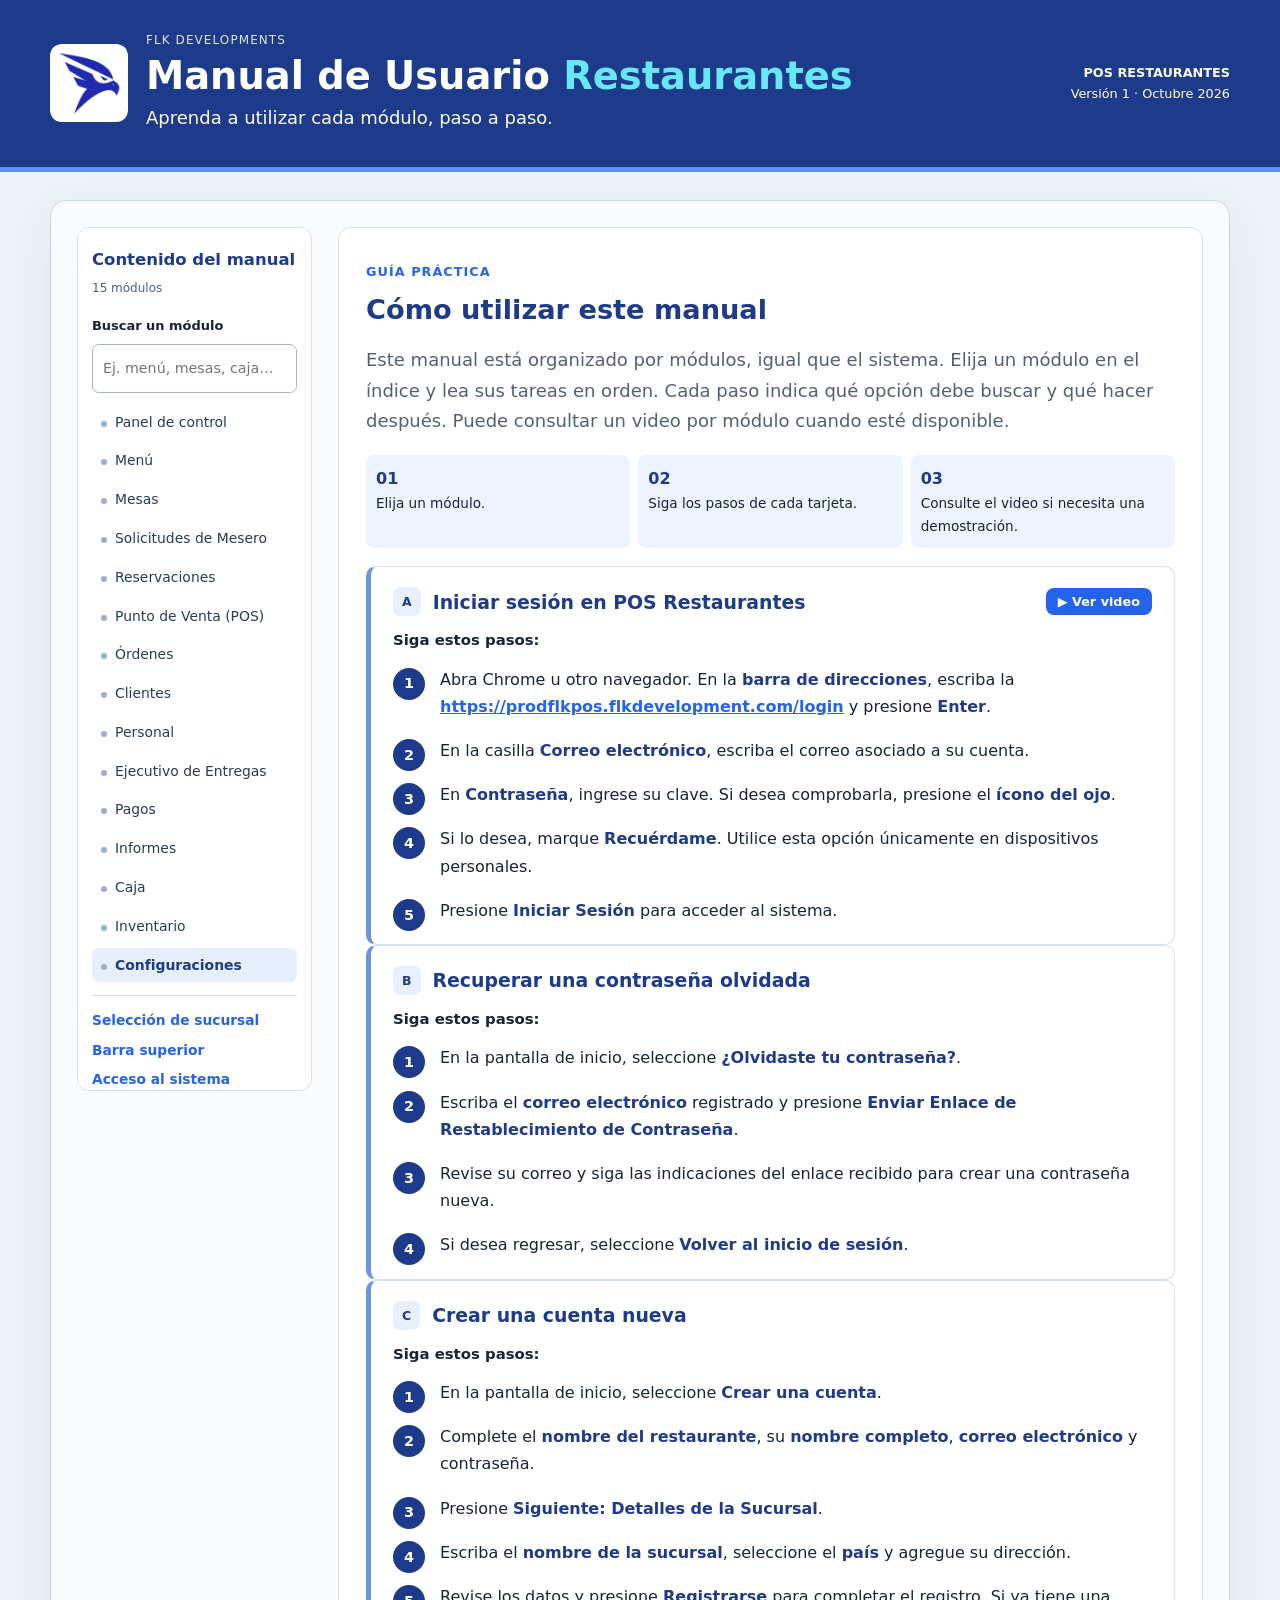
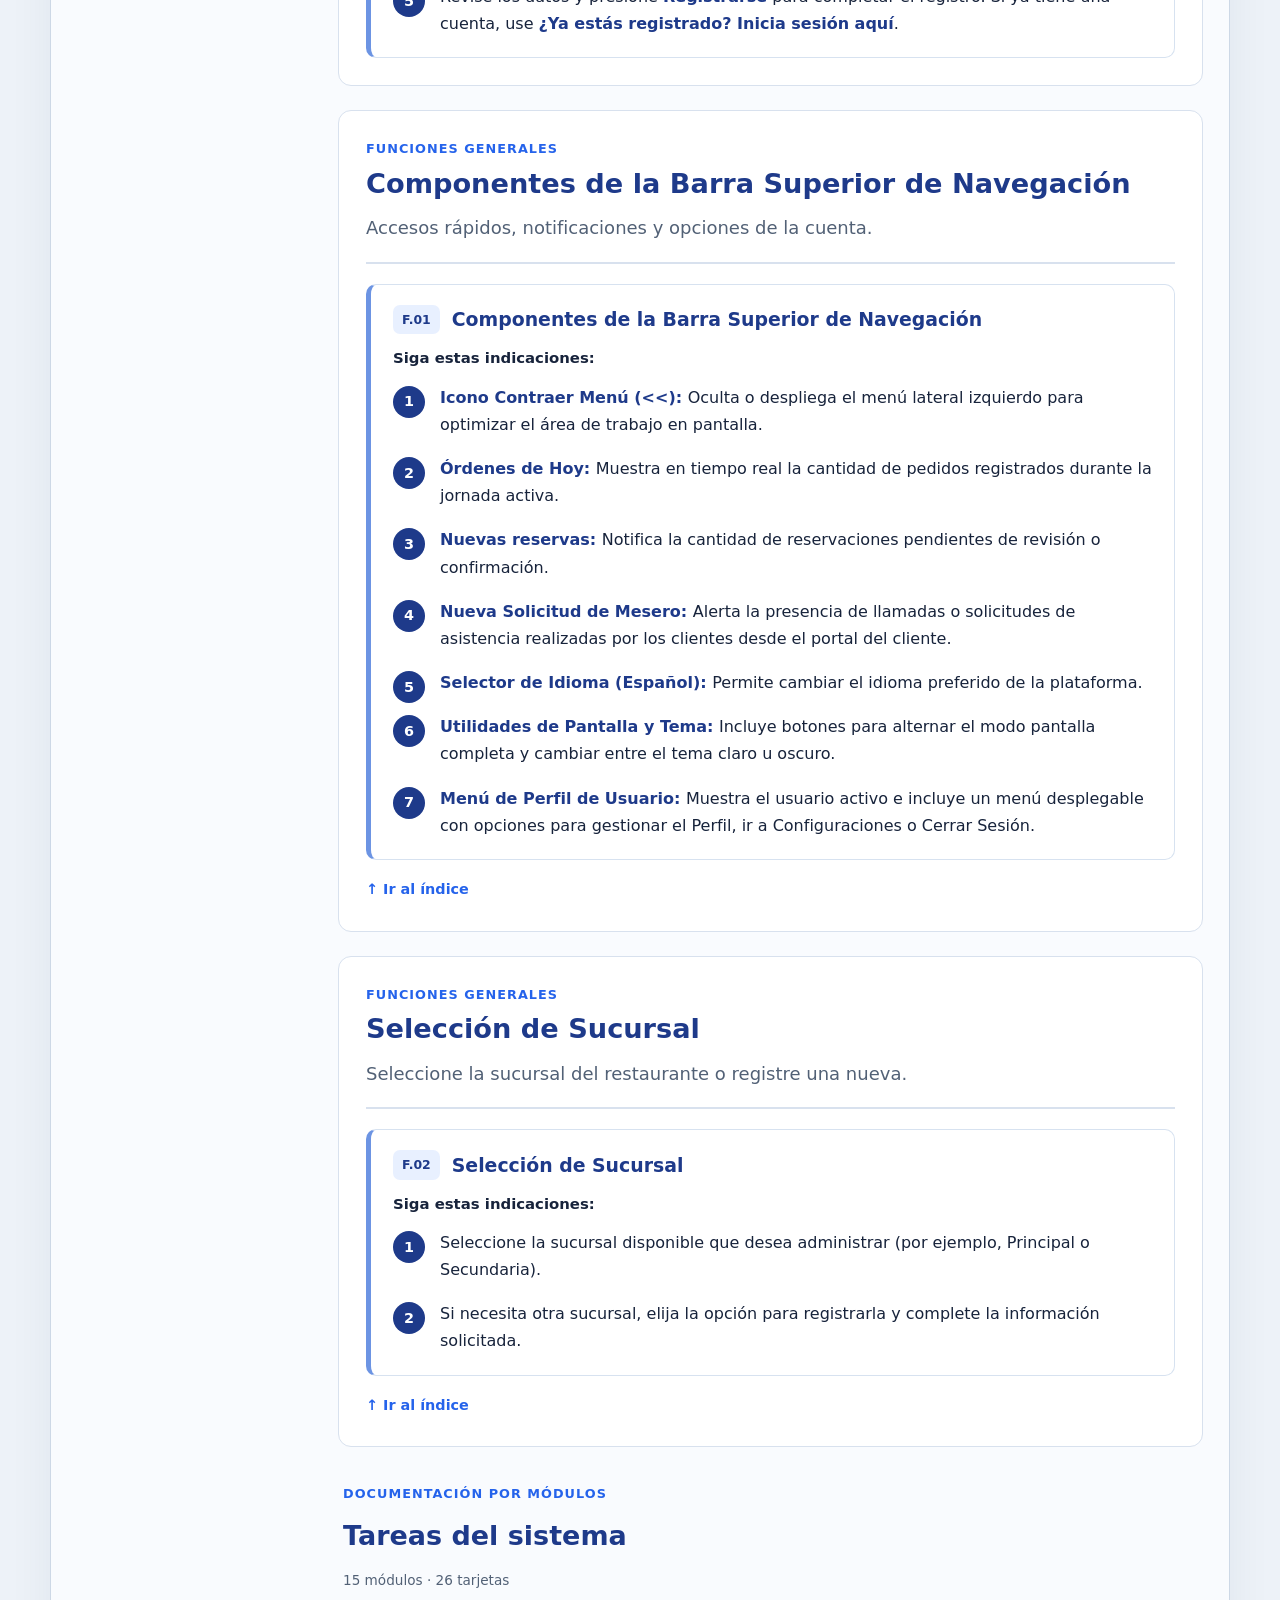
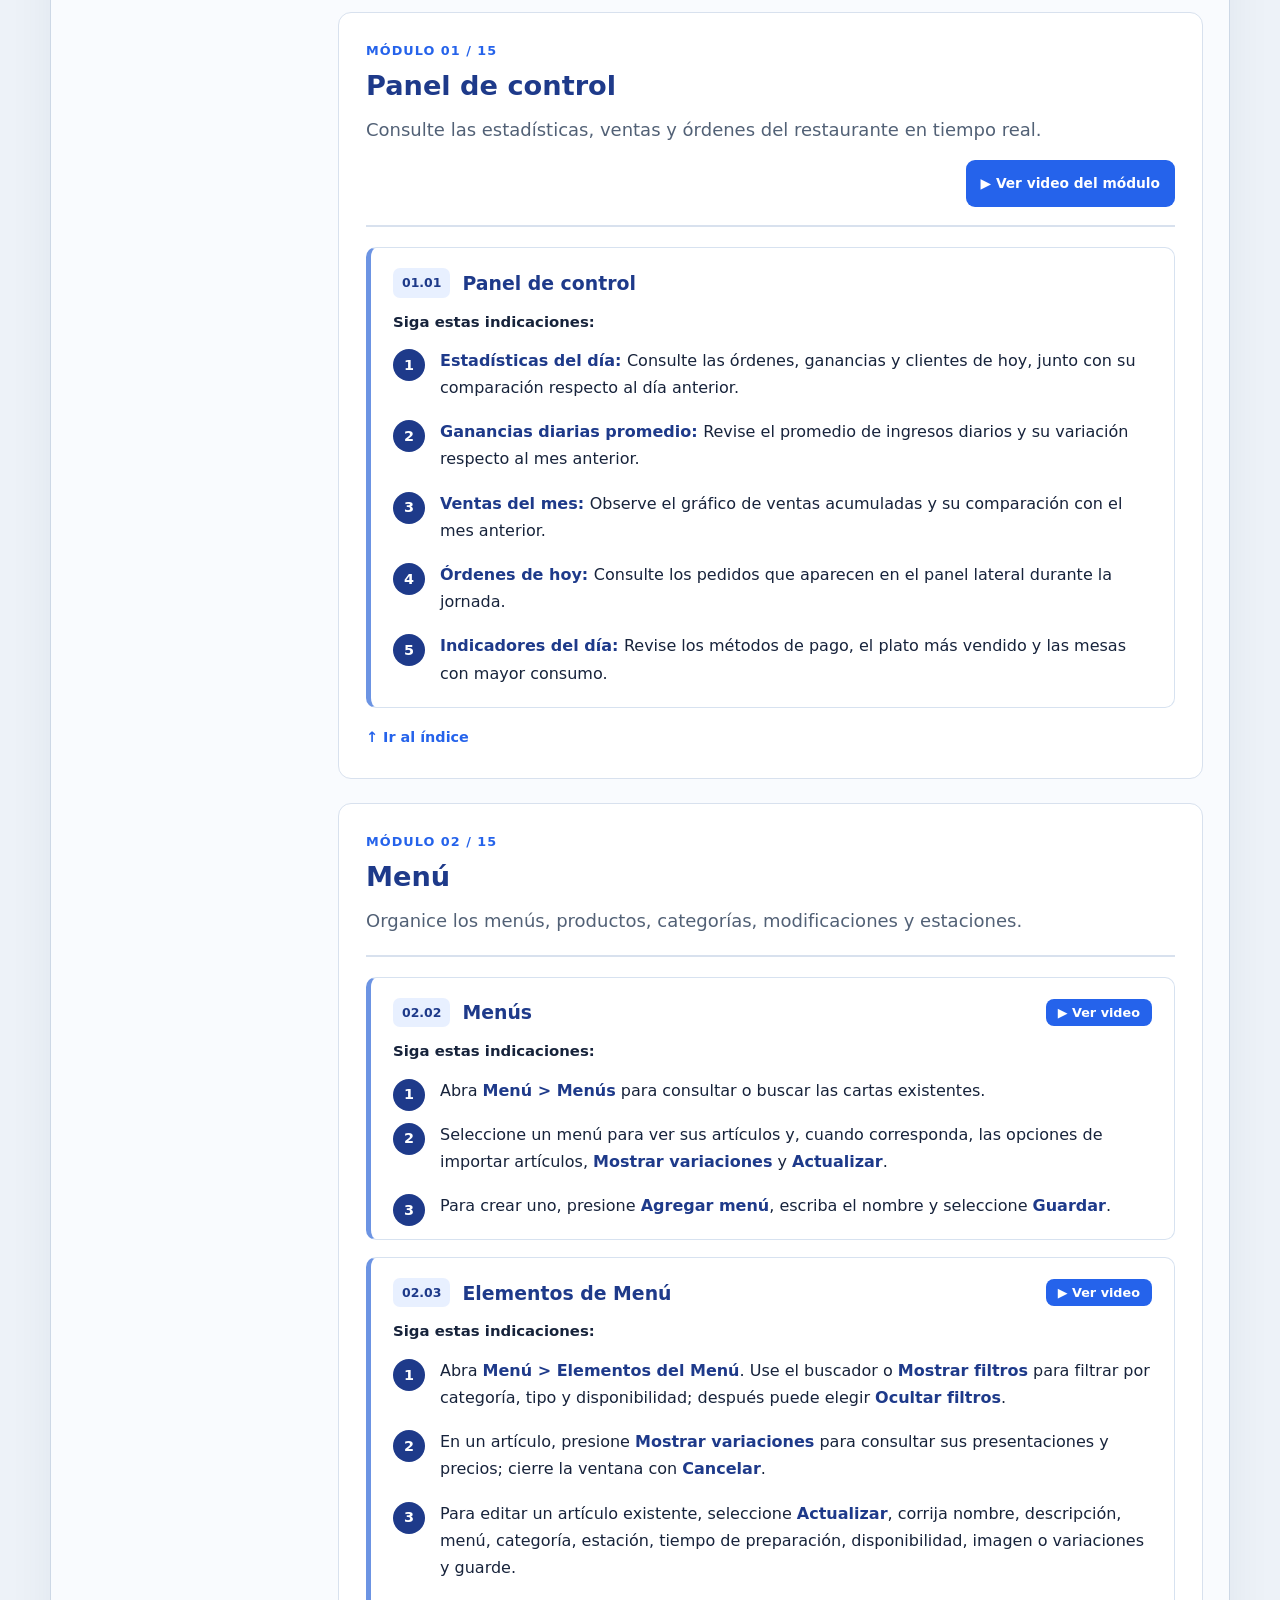
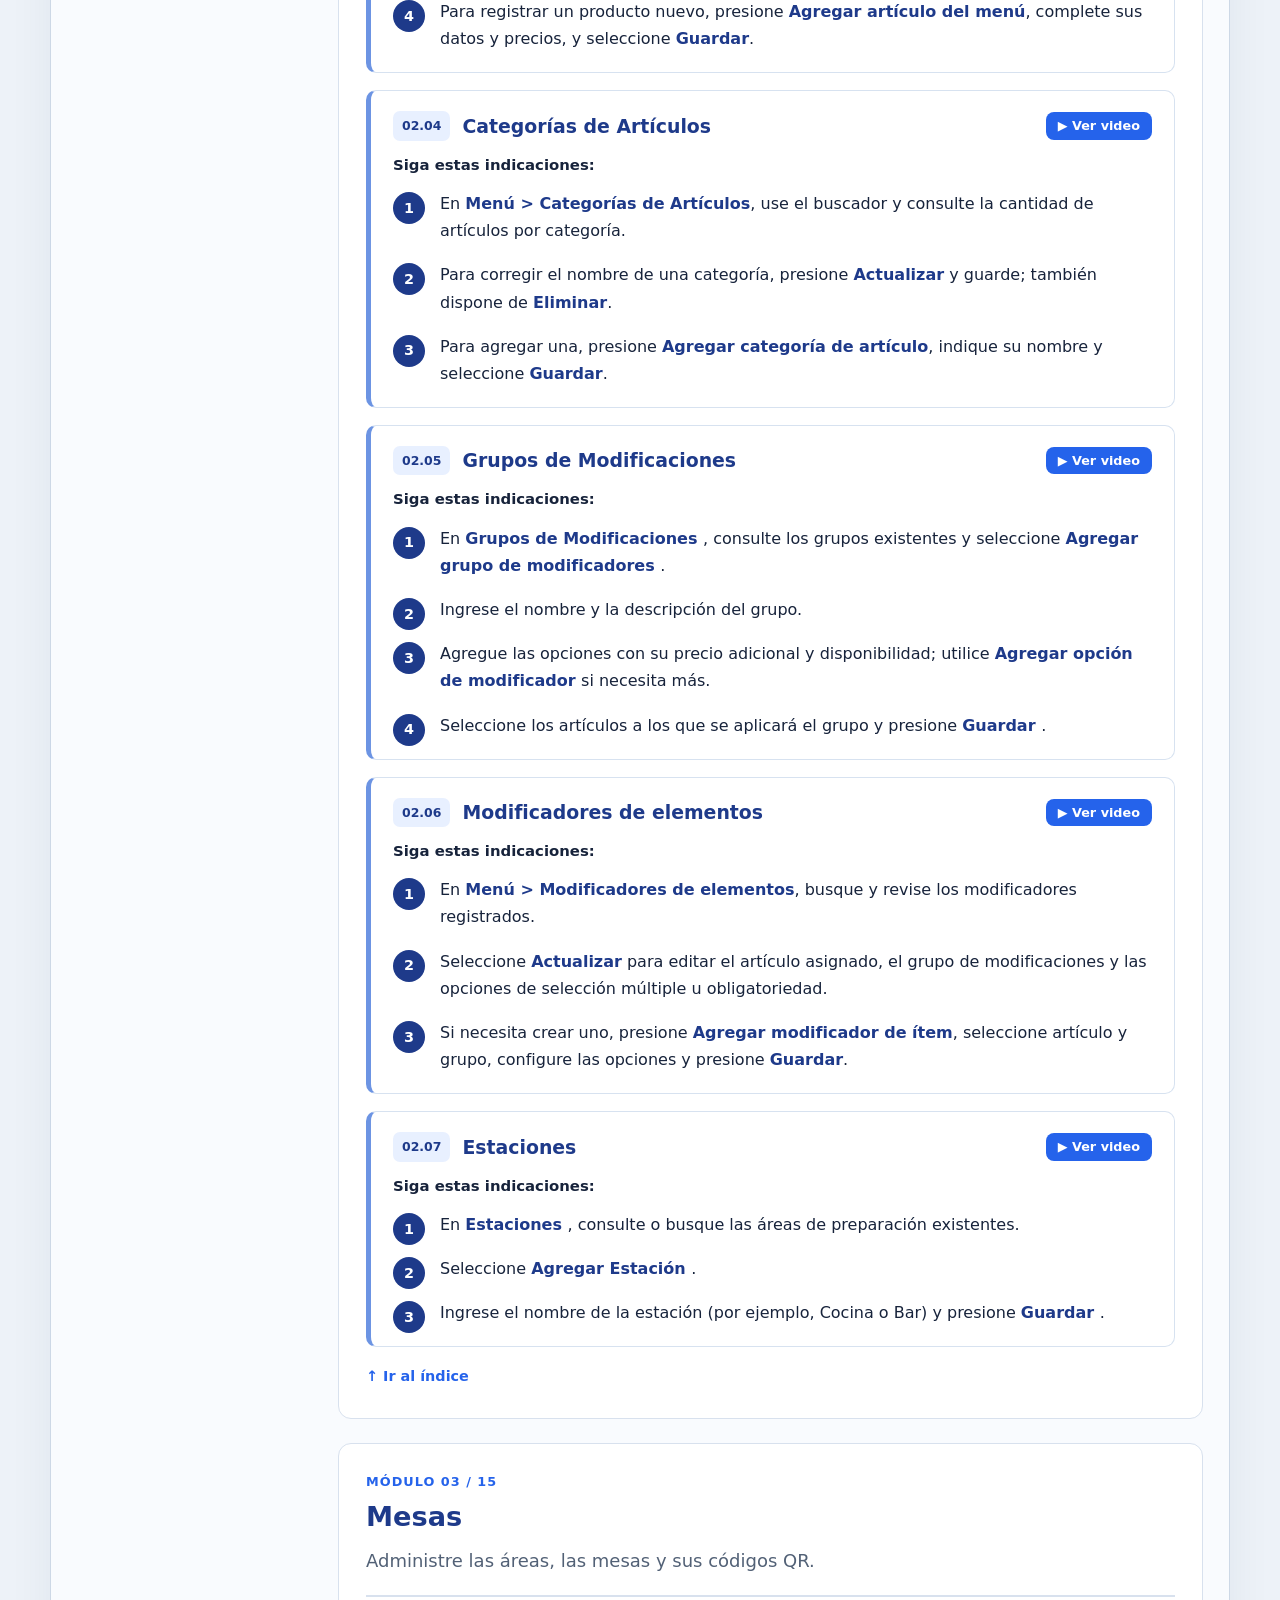
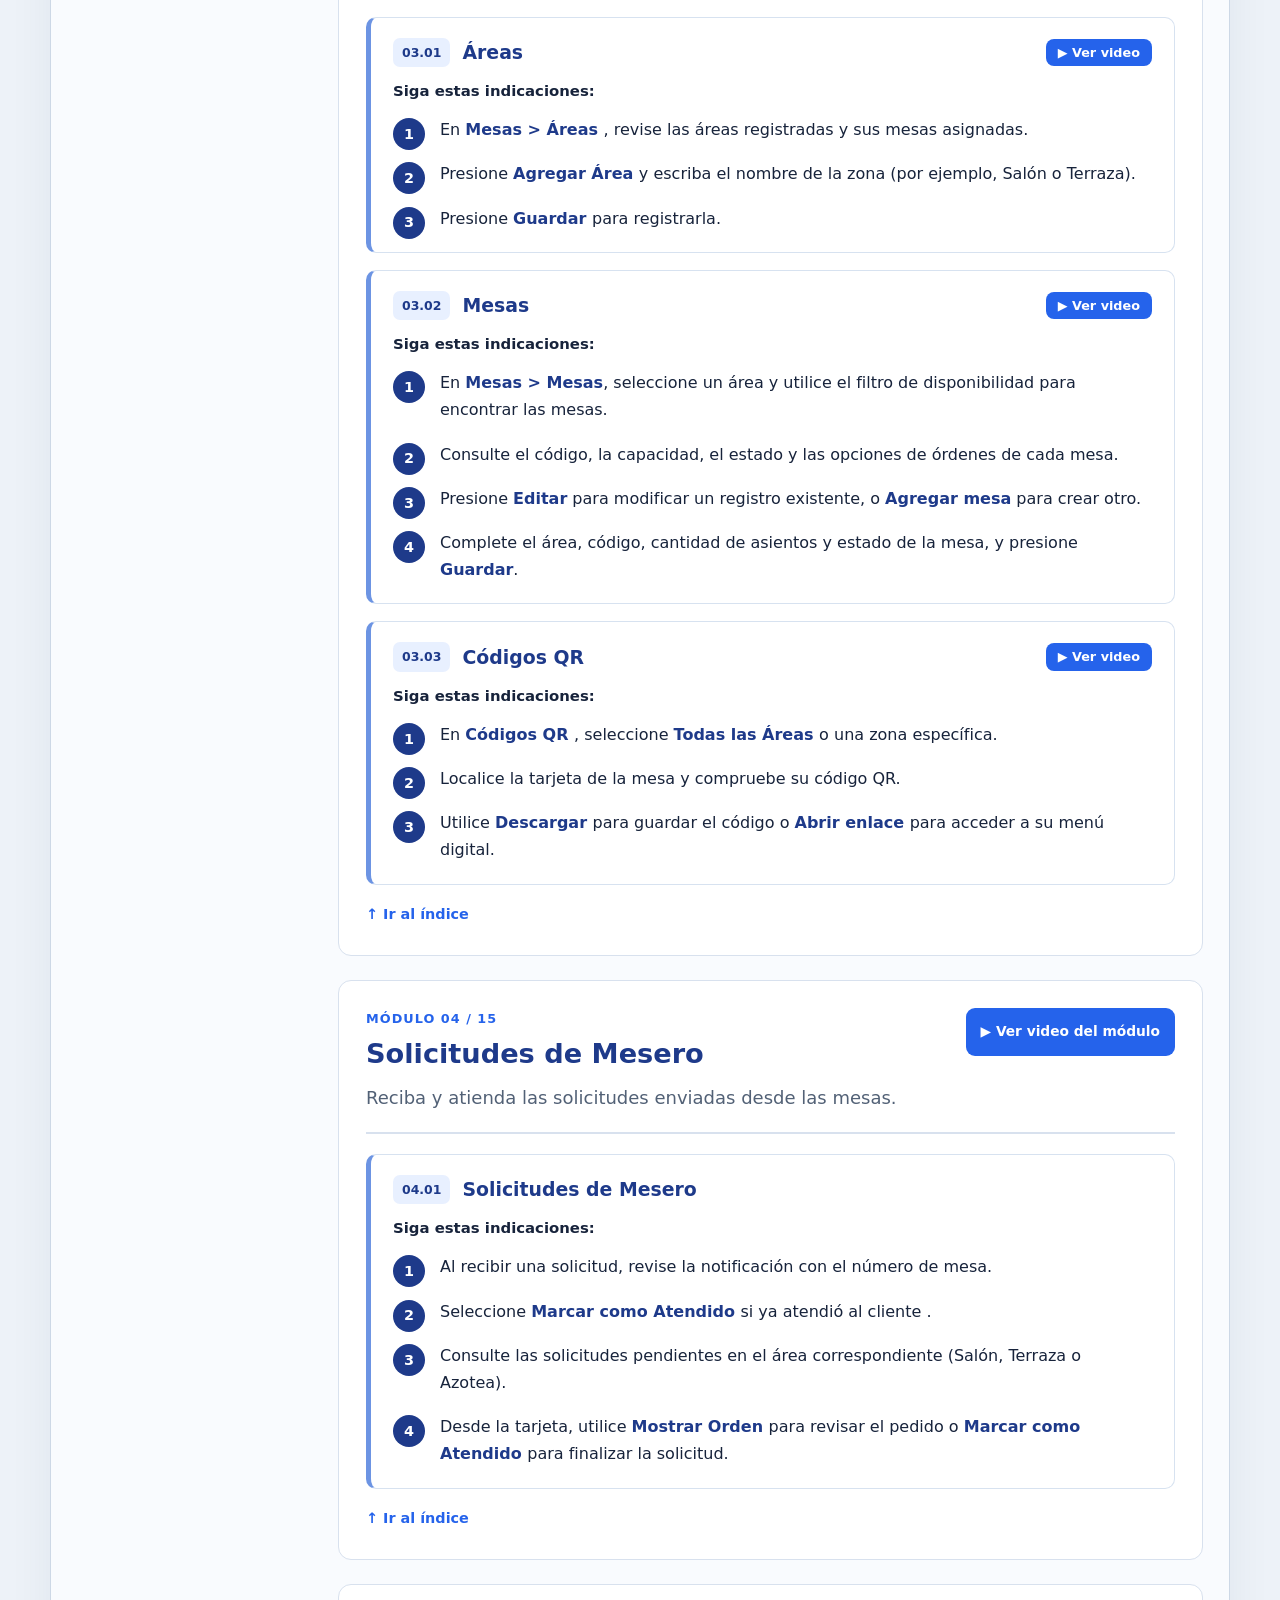
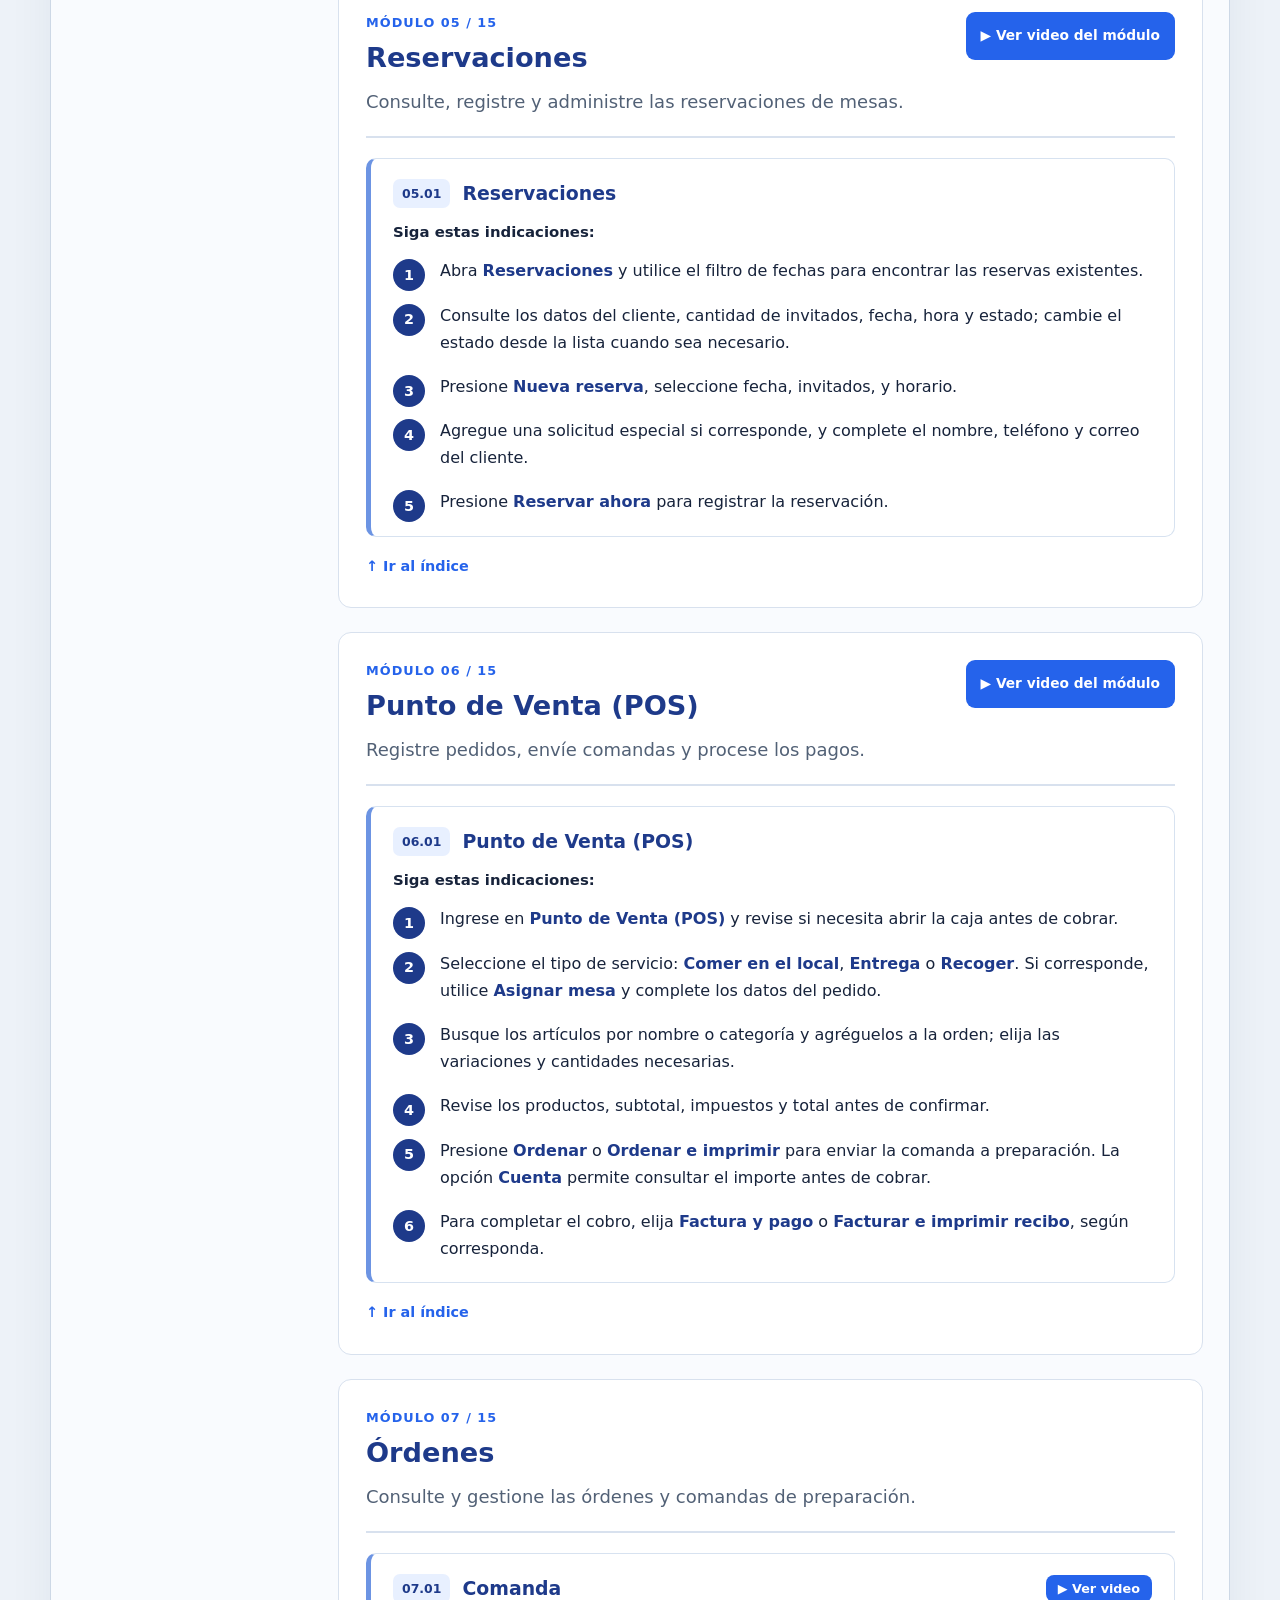
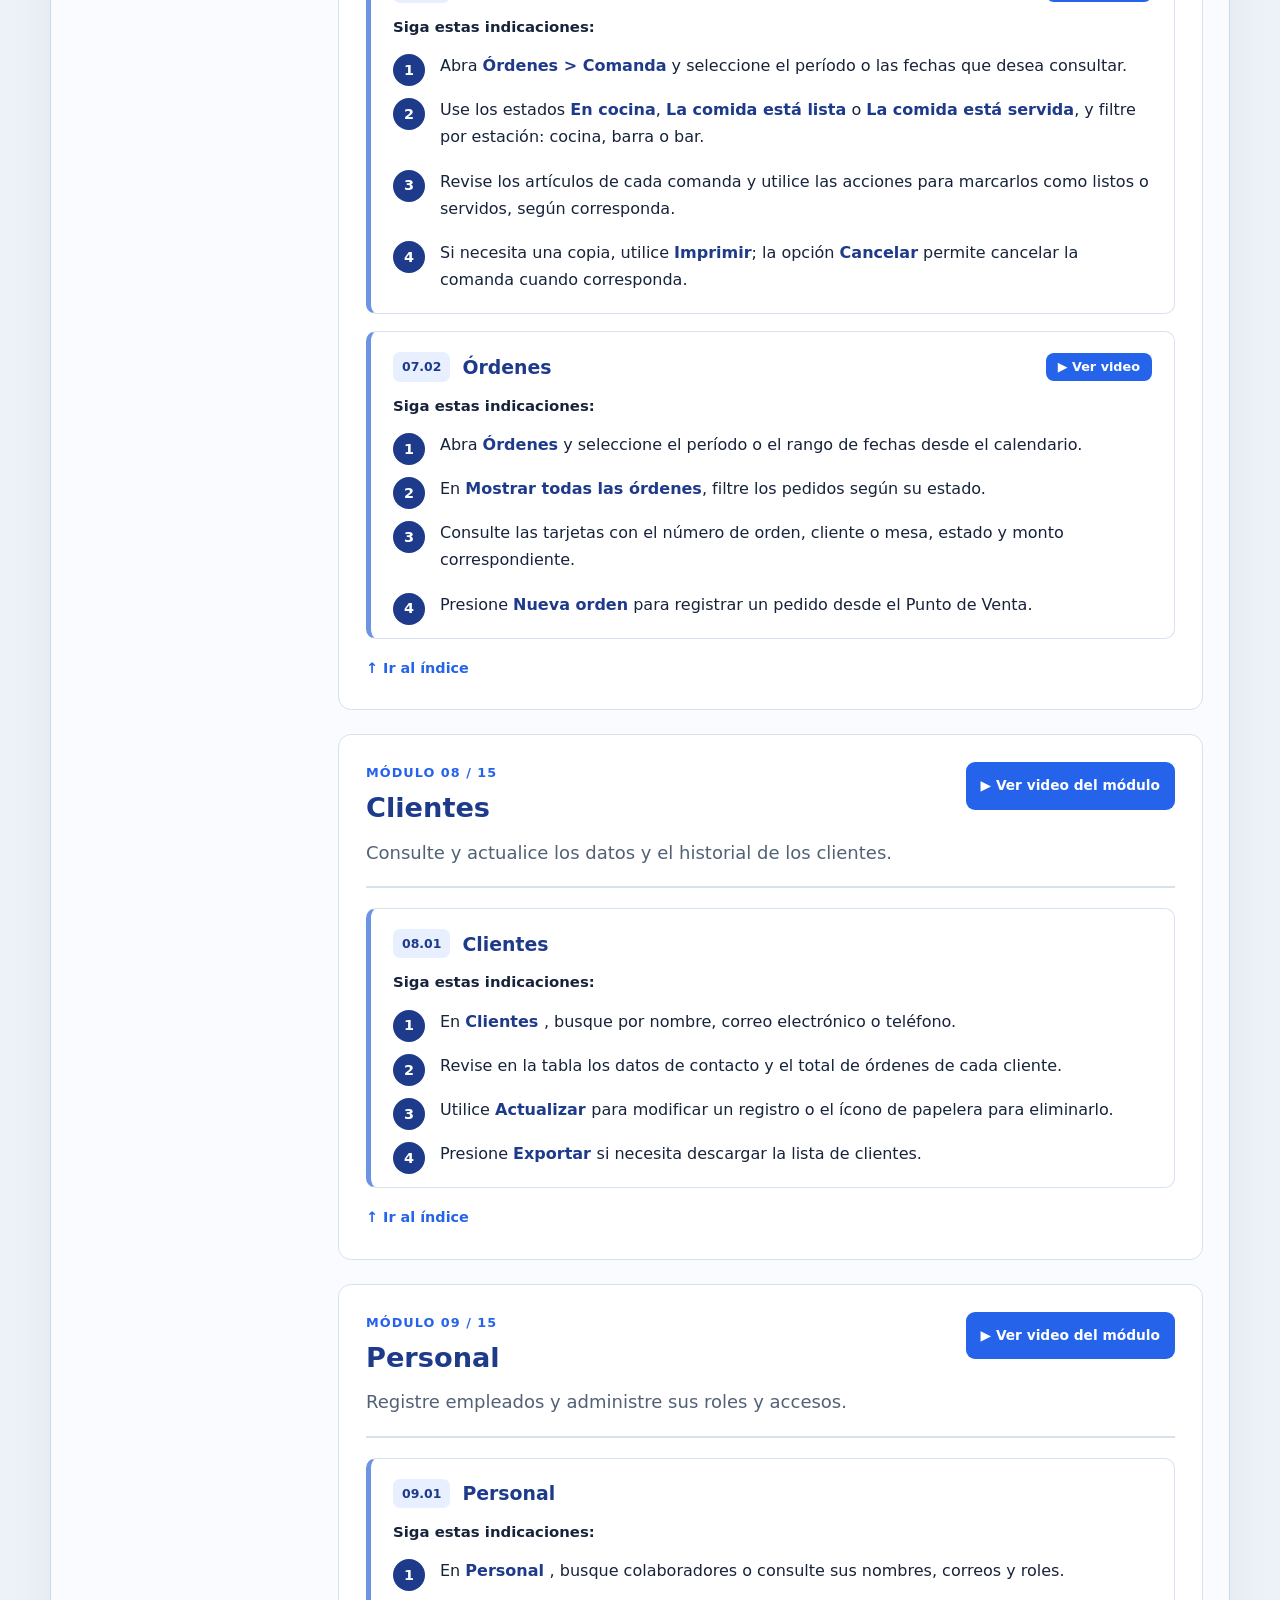
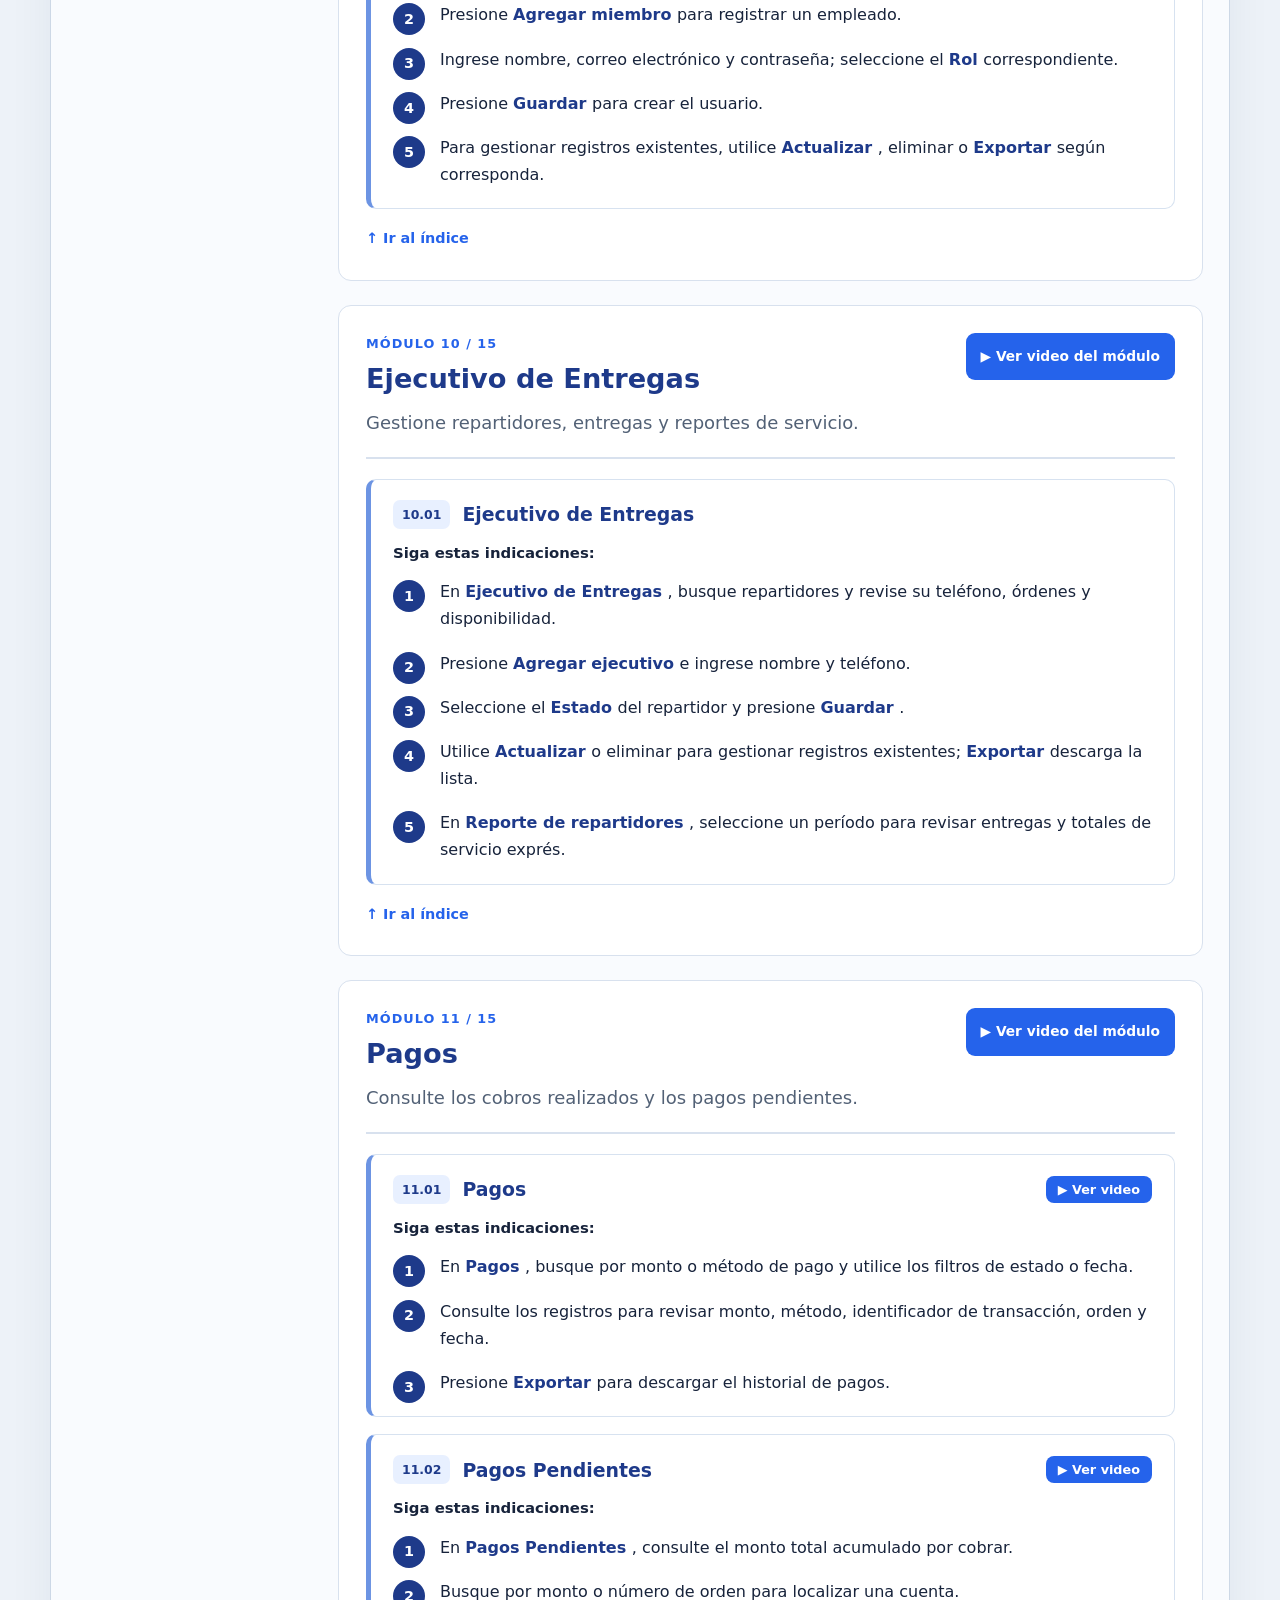
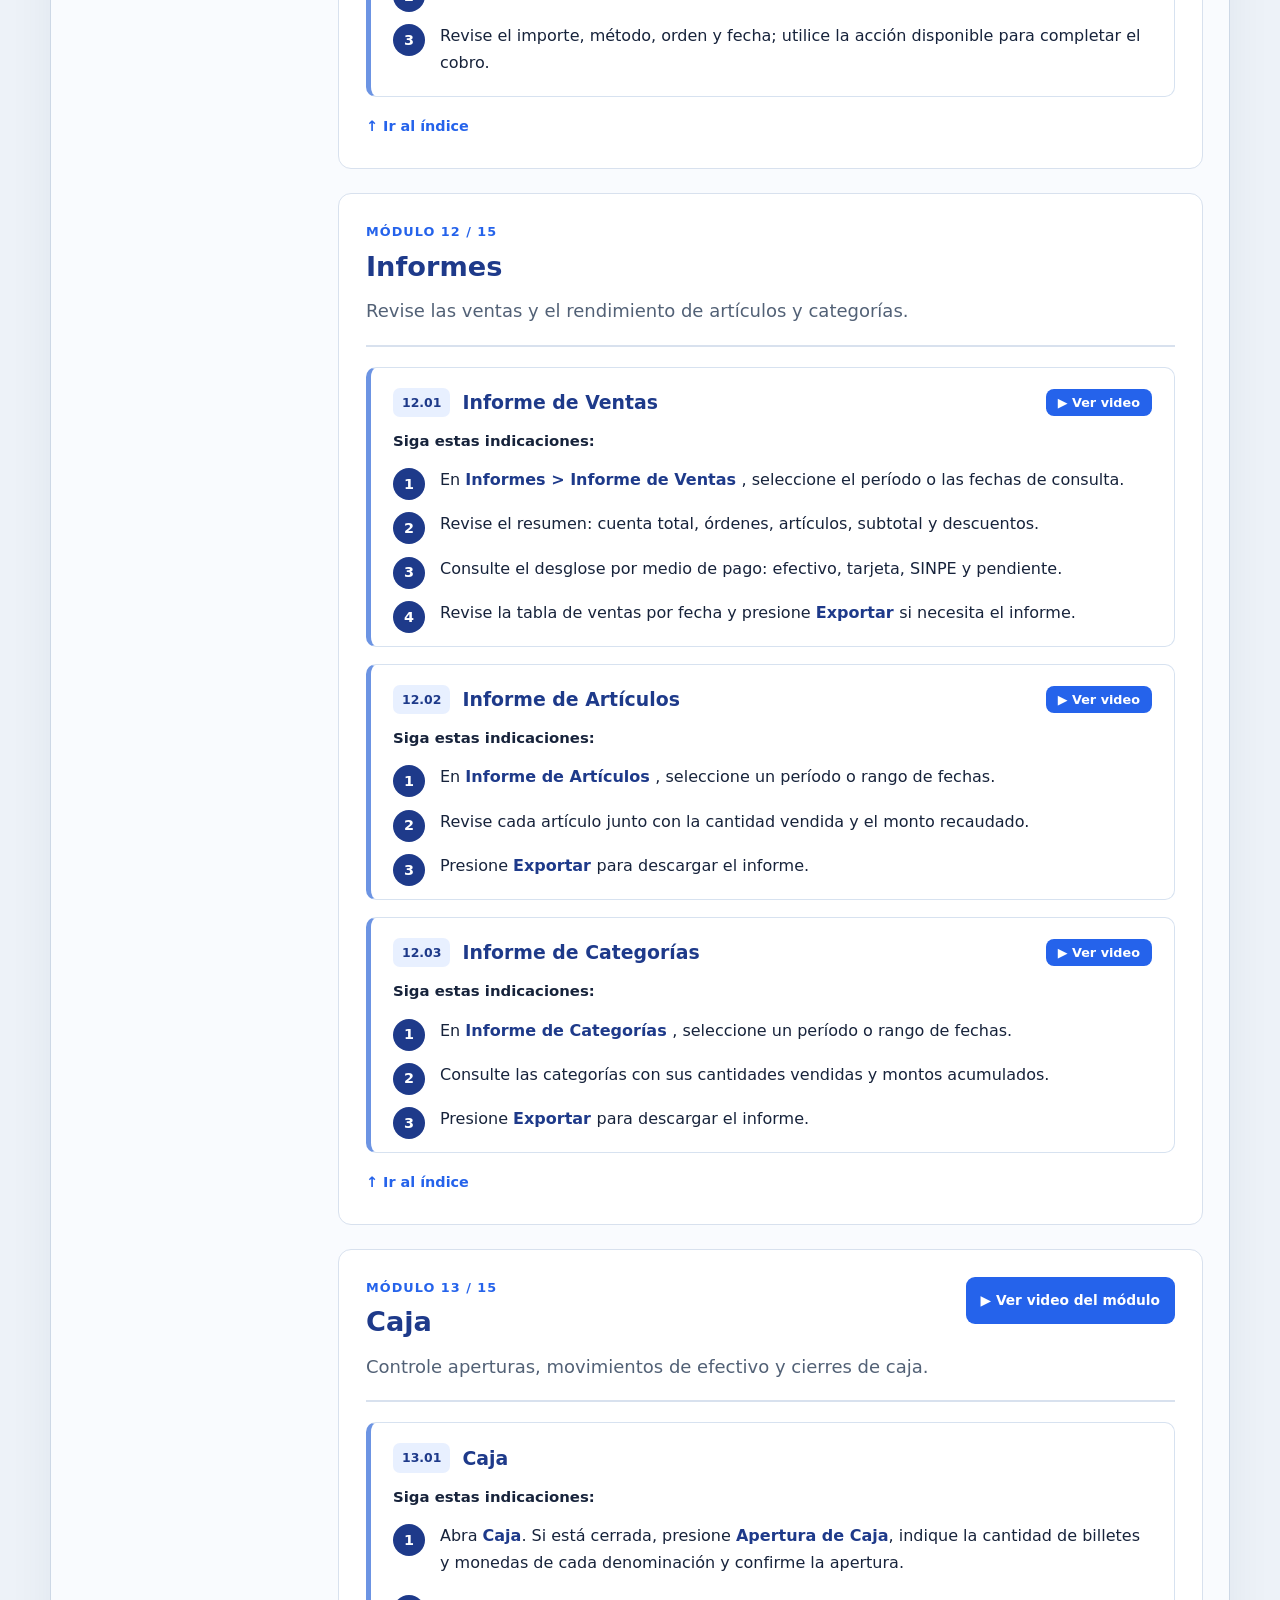
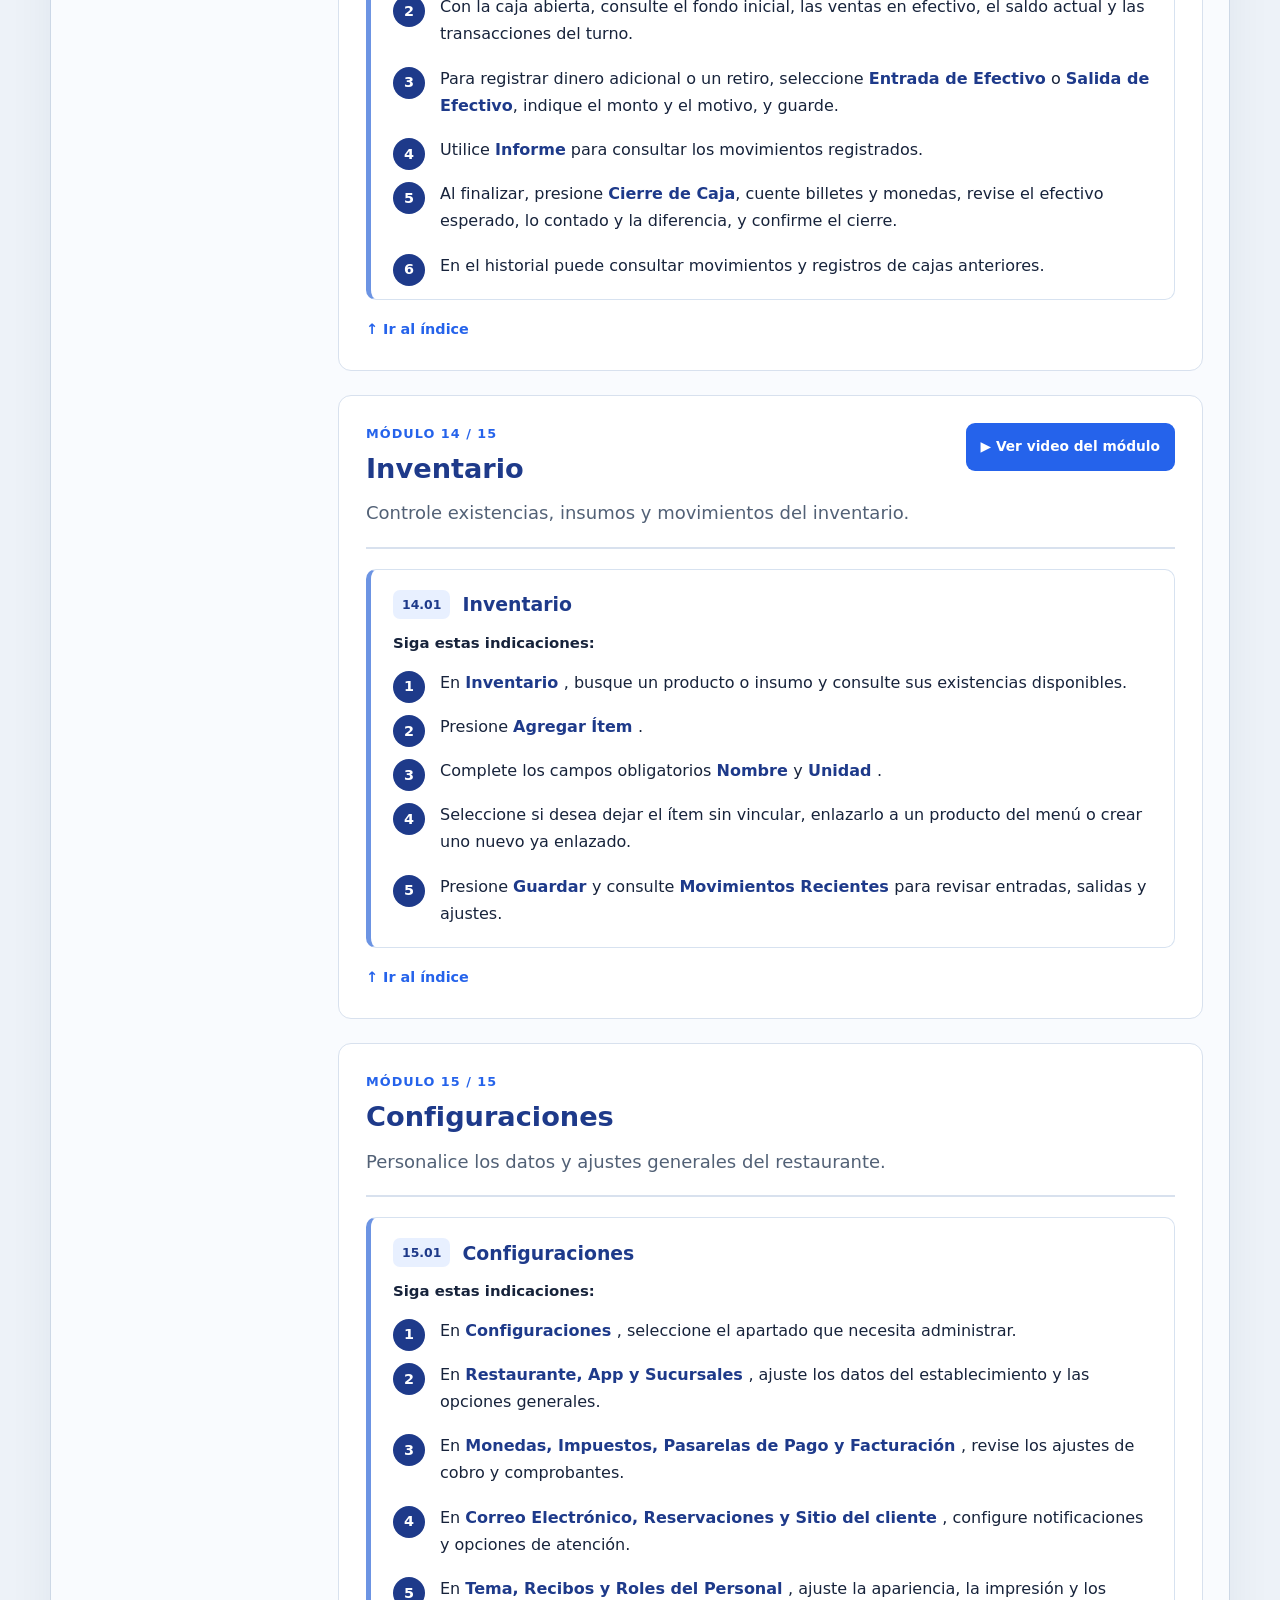
==== guia-restaurante.html @ 89203b3c "guias productos" ====
<!DOCTYPE html>

<html lang="es">
<head>
<meta charset="utf-8"/>
<meta content="width=device-width,initial-scale=1" name="viewport"/>
<meta content="Manual de usuario interactivo del sistema POS para Restaurantes" name="description"/>
<title>
   Manual de usuario | FLK Restaurantes
  </title>
<link href="estilos/style-restaurante.css?v=1.0.2" rel="stylesheet"/>
<link href="assets/imagenes/logoblanco.svg" rel="icon" type="image/png"/>
</head>
<body>
<a class="saltar" href="#contenido-principal">
   Saltar al contenido principal
  </a>
<!-- EDITAR LOGO: reemplace imagenes/logo.png con el archivo del logo de la empresa. -->
<header class="banner" id="arriba">
<div class="banner-inner">
<div class="identity">
<div class="logo-slot">
<img alt="Logo de la empresa" onerror="this.hidden=true;this.nextElementSibling.hidden=false" src="assets/imagenes/logo.png"/>
<span class="logo-fallback" hidden="">
       FLK
      </span>
</div>
<div>
<span class="brand-small">
       FLK DEVELOPMENTS
      </span>
<h1>
       Manual de Usuario
       <span class="palabra-brillo">
        Restaurantes
       </span>
</h1>
<p>
       Aprenda a utilizar cada módulo, paso a paso.
      </p>
</div>
</div>
<div class="version">
     POS RESTAURANTES
     <span>
      Versión 1 · Octubre 2026
     </span>
</div>
</div>
</header>
<div class="page-layout">
<aside aria-label="Índice del manual" class="sidebar" id="contenido">
<div class="sidebar-sticky">
<div class="sidebar-top">
<h2>
       Contenido del manual
      </h2>
<span>15 módulos</span>
</div>
<label class="search-label" for="buscador">
      Buscar un módulo
     </label>
<input autocomplete="off" id="buscador" placeholder="Ej. menú, mesas, caja…" type="search"/>
<nav id="module-nav">
<a class="nav-link" href="#mod-panel-de-control">
<span class="nav-dot">
</span>
       Panel de control
      </a>
<a class="nav-link" href="#mod-modulo-de-menu">
<span class="nav-dot">
</span>Menú</a>
<a class="nav-link" href="#mod-modulo-de-mesas">
<span class="nav-dot">
</span>Mesas</a>
<a class="nav-link" href="#mod-solicitudes-de-mesero">
<span class="nav-dot">
</span>
       Solicitudes de Mesero
      </a>
<a class="nav-link" href="#mod-reservaciones">
<span class="nav-dot">
</span>
       Reservaciones
      </a>
<a class="nav-link" href="#mod-punto-de-venta-pos">
<span class="nav-dot">
</span>
       Punto de Venta (POS)
      </a>
<a class="nav-link" href="#mod-ordenes">
<span class="nav-dot">
</span>
       Órdenes
      </a>
<a class="nav-link" href="#mod-clientes">
<span class="nav-dot">
</span>
       Clientes
      </a>
<a class="nav-link" href="#mod-personal">
<span class="nav-dot">
</span>
       Personal
      </a>
<a class="nav-link" href="#mod-ejecutivo-de-entregas">
<span class="nav-dot">
</span>
       Ejecutivo de Entregas
      </a>
<a class="nav-link" href="#mod-pagos">
<span class="nav-dot">
</span>
       Pagos
      </a>
<a class="nav-link" href="#mod-informes">
<span class="nav-dot">
</span>
       Informes
      </a>
<a class="nav-link" href="#mod-caja">
<span class="nav-dot">
</span>
       Caja
      </a>
<a class="nav-link" href="#mod-inventario">
<span class="nav-dot">
</span>
       Inventario
      </a>
<a class="nav-link" href="#mod-configuraciones">
<span class="nav-dot">
</span>
       Configuraciones
      </a>
</nav>
<div class="sidebar-links">
<a href="#mod-seleccion-de-sucursal">Selección de sucursal</a><a href="#mod-componentes-de-la-barra-superior-de-navegacion">Barra superior</a><a href="#acceso">
       Acceso al sistema
      </a>
<a href="#problemas">
       Solución de problemas
      </a>
<a href="#faq">
       Preguntas frecuentes
      </a>
<a href="#glosario">
       Glosario
      </a>
<a href="#mod-sitio-del-cliente">Sitio del cliente</a></div>
</div>
</aside>
<main id="contenido-principal">
<section class="welcome" id="acceso">
<span class="eyebrow">
      GUÍA PRÁCTICA
     </span>
<h2>
      Cómo utilizar este manual
     </h2>
<p>
      Este manual está organizado por módulos, igual que el sistema. Elija un módulo en el índice y lea
                    sus tareas en orden. Cada paso indica qué opción debe buscar y qué hacer después. Puede consultar un
                    video por módulo cuando esté disponible.
     </p>
<div class="intro-grid">
<div>
<b>
        01
       </b>
<span>
        Elija un módulo.
       </span>
</div>
<div>
<b>
        02
       </b>
<span>
        Siga los pasos de cada tarjeta.
       </span>
</div>
<div>
<b>
        03
       </b>
<span>
        Consulte el video si necesita una demostración.
       </span>
</div>
</div>
<article class="task intro-card">
<div class="task-head"><span class="task-number">A</span><h3>Iniciar sesión en POS Restaurantes</h3><button class="video-btn video-btn-task" data-title="Inicio de sesión de POS Restaurantes" data-video="assets/videos-restaurante/inicio-de-sesion.mp4" type="button">▶ Ver video</button></div>
<p class="instruccion">Siga estos pasos:</p><ol class="pasos">
<!-- EDITAR URL: sustituya «URL del POS Restaurantes que le proporcionó la empresa» por la dirección oficial cuando esté confirmada. --><li>Abra Chrome u otro navegador. En la <strong>barra de direcciones</strong>, escriba la  <strong ><a href="https://prodflkpos.flkdevelopment.com/login" target="_blank" rel="noopener noreferrer">https://prodflkpos.flkdevelopment.com/login</a></strong>  y presione <strong>Enter</strong>.</li><li>En la casilla <strong>Correo electrónico</strong>, escriba el correo asociado a su cuenta.</li><li>En <strong>Contraseña</strong>, ingrese su clave. Si desea comprobarla, presione el <strong>ícono del ojo</strong>.</li><li>Si lo desea, marque <strong>Recuérdame</strong>. Utilice esta opción únicamente en dispositivos personales.</li><li>Presione <strong>Iniciar Sesión</strong> para acceder al sistema.</li></ol>
</article><article class="task intro-card">
<div class="task-head"><span class="task-number">B</span><h3>Recuperar una contraseña olvidada</h3></div>
<p class="instruccion">Siga estos pasos:</p><ol class="pasos"><li>En la pantalla de inicio, seleccione <strong>¿Olvidaste tu contraseña?</strong>.</li><li>Escriba el <strong>correo electrónico</strong> registrado y presione <strong>Enviar Enlace de Restablecimiento de Contraseña</strong>.</li><li>Revise su correo y siga las indicaciones del enlace recibido para crear una contraseña nueva.</li><li>Si desea regresar, seleccione <strong>Volver al inicio de sesión</strong>.</li></ol>
</article><article class="task intro-card">
<div class="task-head"><span class="task-number">C</span><h3>Crear una cuenta nueva</h3></div>
<p class="instruccion">Siga estos pasos:</p><ol class="pasos"><li>En la pantalla de inicio, seleccione <strong>Crear una cuenta</strong>.</li><li>Complete el <strong>nombre del restaurante</strong>, su <strong>nombre completo</strong>, <strong>correo electrónico</strong> y contraseña.</li><li>Presione <strong>Siguiente: Detalles de la Sucursal</strong>.</li><li>Escriba el <strong>nombre de la sucursal</strong>, seleccione el <strong>país</strong> y agregue su dirección.</li><li>Revise los datos y presione <strong>Registrarse</strong> para completar el registro. Si ya tiene una cuenta, use <strong>¿Ya estás registrado? Inicia sesión aquí</strong>.</li></ol>
</article>
</section>
<!-- MÓDULOS: cada section class="module" contiene tareas article class="task". data-video indica un único video para todo el módulo. -->
<section class="welcome function-section" data-search="componentes barra superior navegación contraer menú órdenes de hoy nuevas reservas solicitudes de mesero idioma pantalla completa tema perfil configuraciones cerrar sesión" id="mod-componentes-de-la-barra-superior-de-navegacion">
<div class="module-header">
<div>
<div class="eyebrow">FUNCIONES GENERALES</div>
<h2>
        Componentes de la Barra Superior de Navegación
       </h2>
<p>
        Accesos rápidos, notificaciones y opciones de la cuenta.
       </p>
</div>

</div>
<div class="task-grid">
<article class="task" id="componentes-de-la-barra-superior-de-navegacion-t1">
<div class="task-head">
<span class="task-number">F.01</span>
<h3>
         Componentes de la Barra Superior de Navegación
        </h3>
</div>
<p class="instruccion">
        Siga estas indicaciones:
       </p>
<ol class="pasos">
<li>
<strong>
          Icono Contraer Menú (&lt;&lt;):
         </strong>
         Oculta o despliega el menú lateral izquierdo para
                    optimizar el área de trabajo en pantalla.
        </li>
<li>
<strong>
          Órdenes de Hoy:
         </strong>
         Muestra en tiempo real la cantidad de pedidos
                    registrados durante la jornada activa.
        </li>
<li>
<strong>
          Nuevas reservas:
         </strong>
         Notifica la cantidad de reservaciones pendientes
                    de revisión o confirmación.
        </li>
<li>
<strong>
          Nueva Solicitud de Mesero:
         </strong>
         Alerta la presencia de llamadas o solicitudes
                    de asistencia realizadas por los clientes
                    desde el portal del cliente.
        </li>
<li>
<strong>
          Selector de Idioma (Español):
         </strong>
         Permite cambiar el idioma preferido
                    de la plataforma.
        </li>
<li>
<strong>
          Utilidades de Pantalla y Tema:
         </strong>
         Incluye botones para alternar el modo
                    pantalla completa y cambiar entre el
                    tema claro u oscuro.
        </li>
<li>
<strong>
          Menú de Perfil de Usuario:
         </strong>
         Muestra el usuario activo e incluye un menú
                    desplegable con opciones para gestionar
                    el Perfil, ir a Configuraciones o Cerrar Sesión.
        </li>
</ol>
</article>
</div>
<a class="back-link" href="#contenido">
      ↑ Ir al índice
     </a>
</section><section class="welcome function-section" data-search="seleccion de sucursal este módulo permite seleccionar y administrar la sucursal que se desea utilizar. en la pestaña de selección se mostrarán las sucursales disponibles, como “principal y secundaria”, según la configuración de cada cliente. para registrar una nueva sucursal, seleccione la opción correspondiente y complete la información solicitada por el sistema. una vez registrada, la nueva sucursal estará disponible para su selección y administración." id="mod-seleccion-de-sucursal">
<div class="module-header">
<div>
<div class="eyebrow">FUNCIONES GENERALES</div>
<h2>
        Selección de Sucursal
       </h2>
<p>
        Seleccione la sucursal del restaurante o registre una nueva.
       </p>
</div>

</div>
<div class="task-grid">
<article class="task" id="seleccion-de-sucursal-t1">
<div class="task-head">
<span class="task-number">F.02</span>
<h3>
         Selección de Sucursal
        </h3>
</div>
<p class="instruccion">
        Siga estas indicaciones:
       </p>
<ol class="pasos">
<li>
         Seleccione la sucursal disponible que desea administrar (por ejemplo, Principal o Secundaria).
        </li>
<li>
         Si necesita otra sucursal, elija la opción para registrarla y complete la información solicitada.
        </li>
</ol>
</article>
</div>
<a class="back-link" href="#contenido">
      ↑ Ir al índice
     </a>
</section><div class="modules-heading">
<div>
<span class="eyebrow">
       DOCUMENTACIÓN POR MÓDULOS
      </span>
<h2>
       Tareas del sistema
      </h2>
</div>
<span class="count">15 módulos · 26 tarjetas</span>
</div>
<section class="module" data-search="panel de control el panel de control es la pantalla principal del sistema y está diseñado exclusivamente para ofrecer una vista panorámica, automatizada y en tiempo real del rendimiento operativo y financiero del restaurante. esta sección es únicamente informativa y recopila datos estadísticos de las transacciones sin permitir modificaciones directas sobre los valores mostrados. módulos y métricas que se muestran en pantalla 1. resumen de estadísticas diarias presenta tarjetas informativas con las métricas acumuladas del día en curso y su variación respecto a periodos anteriores: órdenes de hoy: indica el número total de pedidos procesados durante el día y el porcentaje de variación comparado con el día anterior. ganancias de hoy: muestra el total de ingresos generados en el día en moneda local (₡), junto con la variación comparativa respecto al día anterior. clientes de hoy: contabiliza la cantidad de clientes atendidos en la jornada diaria y su comparativa porcentual frente al día previo. ganancias diarias promedio: presenta el promedio de ingresos diarios calculados para el mes en curso y la comparación porcentual respecto al mes anterior. 2. gráfico de ventas mensuales muestra una gráfica con el monto acumulado en ventas del mes en curso (ventas de este mes) y el porcentaje de crecimiento o decrecimiento en comparación con el mes anterior. 3. órdenes de hoy panel lateral que lista en tiempo real los pedidos o comisiones que van ingresando durante la jornada diaria. en caso de no registrar ventas activas, la sección indicará “esperando el primer pedido del día”. 4. indicadores de preferencia y comportamiento (hoy) ubicados en la parte inferior del panel, estos bloques resumen el desempeño de la jornada: método de pago (hoy): muestra el desglose de los medios de pago más utilizados por los clientes (efectivo, tarjeta, transferencias). plato más vendido (hoy): identifica el ítem o producto del menú con mayor volumen de demanda en el día. mesas más vendidas (hoy): destaca las zonas o mesas de la sala que registraron mayor consumo o rotación diaria." id="mod-panel-de-control">
<div class="module-header">
<div>
<div class="eyebrow">MÓDULO 01 / 15</div>
<h2>
        Panel de control
       </h2>
<p>
        Consulte las estadísticas, ventas y órdenes del restaurante en tiempo real.
       </p>
</div>
<button class="video-btn" data-title="Panel de control" data-video="assets/videos-restaurante/panel-de-control.mp4" style="margin-left: auto; align-self: flex-start;" type="button">
       ▶ Ver video del módulo
      </button>
</div>
<div class="task-grid">
<article class="task" id="panel-de-control-t1">
<div class="task-head">
<span class="task-number">01.01</span>
<h3>
         Panel de control
        </h3>
</div>
<p class="instruccion">
        Siga estas indicaciones:
       </p>
<ol class="pasos">
<li>
<strong>
          Estadísticas del día:
         </strong>
         Consulte las órdenes, ganancias y clientes de hoy, junto con su comparación respecto al día anterior.
        </li>
<li>
<strong>
          Ganancias diarias promedio:
         </strong>
         Revise el promedio de ingresos diarios y su variación respecto al mes anterior.
        </li>
<li>
<strong>
          Ventas del mes:
         </strong>
         Observe el gráfico de ventas acumuladas y su comparación con el mes anterior.
        </li>
<li>
<strong>
          Órdenes de hoy:
         </strong>
         Consulte los pedidos que aparecen en el panel lateral durante la jornada.
        </li>
<li>
<strong>
          Indicadores del día:
         </strong>
         Revise los métodos de pago, el plato más vendido y las mesas con mayor consumo.
        </li>
</ol>
</article>
</div>
<a class="back-link" href="#contenido">
      ↑ Ir al índice
     </a>
</section>
<section class="module" data-search='modulo de menu el módulo menú permite estructurar la carta del restaurante organizando los platillos, bebidas y productos por listas de menú, categorías y modificaciones. componentes de la pantalla: buscador: campo "busca tu menú aquí" para filtrar por nombre. botón agregar menú: abre el panel para crear una nueva carta. lista de menús: muestra los menús registrados o el mensaje "¡no se agregó ningún menú!" si está vacía. crear un nuevo menú haga clic en agregar menú. en el panel agregar menú, ingrese el nombre del menú. presione guardar para registrarlo o cancelar para descartar. en este submódulo se crean y gestionan los platillos, bebidas y productos individuales que se ofrecen en el establecimiento. componentes de la pantalla buscador y filtros: permite buscar productos por nombre o aplicar filtros mediante el botón mostrar filtros. tabla de artículos: muestra el nombre, precio, categoría, menú asignado, disponibilidad y opciones de acción para cada producto. botón agregar artículo del menú: abre el formulario lateral para registrar un nuevo producto. crear un nuevo artículo haga clic en agregar artículo del menú. complete los datos principales del formulario: nombre y descripción: indique el nombre del producto y una breve reseña de sus ingredientes o características. menú y categoría: seleccione el menú al que pertenece (ej. desayunos) y su categoría correspondiente. estación: asigne el área de preparación (ej. cocina, barra). etiquetas y tiempo: seleccione el tipo de producto (veg, no veg, huevo, bebida, otro) e ingrese el tiempo estimado de preparación en minutos. configuración adicional: defina si está disponible, active si se debe descontar de inventario en cada venta, suba una imagen del artículo e indique si tiene variaciones. precio: ingrese el costo de venta en moneda local. finalmente presione “guardar” para finalizar el registro. en esta sección se agrupan los productos de la carta según su clasificación (ej. postres, entradas, bebidas) para facilitar su ubicación en la toma de pedidos. componentes de la pantalla: buscador: campo "busca la categoría de tu elemento aquí" para filtrar por nombre. tabla de categorías: muestra la relación de categorías creadas y los artículos vinculados a cada una. botón agregar categoría de artículo: abre la ventana emergente para registrar una nueva categoría. crear una nueva categoría haga clic en agregar categoría de artículo. en la ventana categoría de artículo, ingrese el nombre de la categoría de artículo (ej. postres). presione “guardar” para registrarla o “cancelar” para descartar. permite crear y gestionar agrupaciones de opciones o adicionales (ej. extras, término de la carne, salsas) para aplicarlos a los platillos del menú durante la toma de pedidos. componentes de la pantalla buscador: campo "busca la categoría de tu elemento aquí" para filtrar los grupos existentes. tabla de grupos: muestra el nombre del grupo, las opciones incluidas y las acciones disponibles. botón agregar grupo de modificadores: abre el panel lateral para registrar un nuevo grupo. crear un grupo de modificaciones haga clic en agregar grupo de modificadores. en el panel agregar grupo de modificadores, complete los siguientes datos: nombre y descripción: ingrese la denominación del grupo (ej. extras) y una breve explicación. opciones del modificador: ingrese el nombre de la opción (ej. queso extra), su precio adicional y marque si está disponible. para sumar más alternativas, use el botón agregar opción de modificador. ubicaciones: seleccione los platillos o artículos del menú a los que se asociará este grupo de modificaciones. presione guardar para registrar el grupo o cancelar para descartar. en esta sección se asignan las reglas de selección de los grupos de modificadores previamente creados a productos específicos del menú, definiendo si la elección de opciones es obligatoria o de selección múltiple. componentes de la pantalla: buscador: campo "busca la categoría de tu elemento aquí" para filtrar las asignaciones existentes. tabla de asignaciones: muestra el nombre del artículo, el grupo de modificadores asociado, si es obligatorio, si permite selección múltiple y las acciones de gestión. botón agregar modificador de ítem: abre el panel lateral para vincular un grupo de modificadores a un platillo. asignar un modificador a un artículo haga clic en agregar modificador de ítem. en el panel agregar modificador de ítem, complete las opciones: nombre del ítem del menú: seleccione el producto al que se le aplicarán las modificaciones. grupo de modificadores: elija el grupo de opciones correspondiente. permitir selección múltiple: marque esta casilla si el cliente o mesero puede elegir más de una opción del grupo. es obligatorio: marque esta casilla si es indispensable seleccionar al menos una opción para procesar el pedido. presione guardar para aplicar la asignación o cancelar para descartar. en esta sección se configuran los lugares físicos de preparación del restaurante (ej. cocina, bar, fogón) para que cada área filtre en comandas únicamente los platillos que le corresponden. componentes de la pantalla buscador: campo "busca una estación aquí" para filtrar áreas por nombre. tabla de estaciones: muestra el nombre de la estación, los artículos del menú vinculados y las acciones de gestión. botón agregar estación: abre la ventana emergente para registrar un nuevo área de preparación. crear una nueva estación haga clic en agregar estación. en la ventana estación, ingrese el nombre de la estación (ej. cocina, bar, fogón). presione “guardar” para registrarla o “cancelar” para descartar.' id="mod-modulo-de-menu">
<div class="module-header">
<div>
<div class="eyebrow">MÓDULO 02 / 15</div>
<h2>Menú</h2>
<p>
        Organice los menús, productos, categorías, modificaciones y estaciones.
       </p>
</div>
<!-- <button class="video-btn" data-title="Módulo de Menú" data-video="assets/videos-restaurante/modulo-de-menu.mp4" style="margin-left: auto; align-self: flex-start;" type="button">
       ▶ Ver video del módulo
      </button> !-->
</div>
<div class="task-grid">
<article class="task" id="modulo-de-menu-t2">
<div class="task-head">
<span class="task-number">02.02</span>
<h3>
         Menús
        </h3>
<button class="video-btn video-btn-task" data-title="Menús" data-video="assets/videos-restaurante/menus.mp4" type="button">▶ Ver video</button>
</div>
<p class="instruccion">
        Siga estas indicaciones:
       </p>
<ol class="pasos"><li>Abra <strong>Menú &gt; Menús</strong> para consultar o buscar las cartas existentes.</li><li>Seleccione un menú para ver sus artículos y, cuando corresponda, las opciones de importar artículos, <strong>Mostrar variaciones</strong> y <strong>Actualizar</strong>.</li><li>Para crear uno, presione <strong>Agregar menú</strong>, escriba el nombre y seleccione <strong>Guardar</strong>.</li></ol>
</article>
<article class="task" id="modulo-de-menu-t3">
<div class="task-head">
<span class="task-number">02.03</span>
<h3>
         Elementos de Menú
        </h3>
<button class="video-btn video-btn-task" data-title="Elementos de Menú" data-video="assets/videos-restaurante/elementos-menu.mp4" type="button">▶ Ver video</button>
</div>
<p class="instruccion">
        Siga estas indicaciones:
       </p>
<ol class="pasos"><li>Abra <strong>Menú &gt; Elementos del Menú</strong>. Use el buscador o <strong>Mostrar filtros</strong> para filtrar por categoría, tipo y disponibilidad; después puede elegir <strong>Ocultar filtros</strong>.</li><li>En un artículo, presione <strong>Mostrar variaciones</strong> para consultar sus presentaciones y precios; cierre la ventana con <strong>Cancelar</strong>.</li><li>Para editar un artículo existente, seleccione <strong>Actualizar</strong>, corrija nombre, descripción, menú, categoría, estación, tiempo de preparación, disponibilidad, imagen o variaciones y guarde.</li><li>Para registrar un producto nuevo, presione <strong>Agregar artículo del menú</strong>, complete sus datos y precios, y seleccione <strong>Guardar</strong>.</li></ol>
</article>
<article class="task" id="modulo-de-menu-t4">
<div class="task-head">
<span class="task-number">02.04</span>
<h3>
         Categorías de Artículos
        </h3>
<button class="video-btn video-btn-task" data-title="Categorías de Artículos" data-video="assets/videos-restaurante/categorias-articulos.mp4" type="button">▶ Ver video</button>
</div>
<p class="instruccion">
        Siga estas indicaciones:
       </p>
<ol class="pasos"><li>En <strong>Menú &gt; Categorías de Artículos</strong>, use el buscador y consulte la cantidad de artículos por categoría.</li><li>Para corregir el nombre de una categoría, presione <strong>Actualizar</strong> y guarde; también dispone de <strong>Eliminar</strong>.</li><li>Para agregar una, presione <strong>Agregar categoría de artículo</strong>, indique su nombre y seleccione <strong>Guardar</strong>.</li></ol>
</article>
<article class="task" id="modulo-de-menu-t5">
<div class="task-head">
<span class="task-number">02.05</span>
<h3>
         Grupos de Modificaciones
        </h3>
<button class="video-btn video-btn-task" data-title="Grupos de Modificaciones" data-video="assets/videos-restaurante/grupos-modificaciones.mp4" type="button">▶ Ver video</button>
</div>
<p class="instruccion">
        Siga estas indicaciones:
       </p>
<ol class="pasos">
<li>
         En
         <strong>
          Grupos de Modificaciones
         </strong>
         , consulte los grupos existentes y seleccione
         <strong>
          Agregar grupo de modificadores
         </strong>
         .
        </li>
<li>
         Ingrese el nombre y la descripción del grupo.
        </li>
<li>
         Agregue las opciones con su precio adicional y disponibilidad; utilice
         <strong>
          Agregar opción de modificador
         </strong>
         si necesita más.
        </li>
<li>
         Seleccione los artículos a los que se aplicará el grupo y presione
         <strong>
          Guardar
         </strong>
         .
        </li>
</ol>
</article>
<article class="task" id="modulo-de-menu-t6">
<div class="task-head">
<span class="task-number">02.06</span>
<h3>
         Modificadores de elementos
        </h3>
<button class="video-btn video-btn-task" data-title="Modificadores de elementos" data-video="assets/videos-restaurante/modificadores-elementos.mp4" type="button">▶ Ver video</button>
</div>
<p class="instruccion">
        Siga estas indicaciones:
       </p>
<ol class="pasos"><li>En <strong>Menú &gt; Modificadores de elementos</strong>, busque y revise los modificadores registrados.</li><li>Seleccione <strong>Actualizar</strong> para editar el artículo asignado, el grupo de modificaciones y las opciones de selección múltiple u obligatoriedad.</li><li>Si necesita crear uno, presione <strong>Agregar modificador de ítem</strong>, seleccione artículo y grupo, configure las opciones y presione <strong>Guardar</strong>.</li></ol>
</article>
<article class="task" id="modulo-de-menu-t7">
<div class="task-head">
<span class="task-number">02.07</span>
<h3>
         Estaciones
        </h3>
<button class="video-btn video-btn-task" data-title="Estaciones" data-video="assets/videos-restaurante/estaciones.mp4" type="button">▶ Ver video</button>
</div>
<p class="instruccion">
        Siga estas indicaciones:
       </p>
<ol class="pasos">
<li>
         En
         <strong>
          Estaciones
         </strong>
         , consulte o busque las áreas de preparación existentes.
        </li>
<li>
         Seleccione
         <strong>
          Agregar Estación
         </strong>
         .
        </li>
<li>
         Ingrese el nombre de la estación (por ejemplo, Cocina o Bar) y presione
         <strong>
          Guardar
         </strong>
         .
        </li>
</ol>
</article>
</div>
<a class="back-link" href="#contenido">
      ↑ Ir al índice
     </a>
</section>
<section class="module" data-search='modulo de mesas en esta sección se configuran las diferentes zonas físicas del restaurante (ej. salón, terraza, azotea) para organizar la distribución de las mesas. componentes de la pantalla tabla de áreas: muestra el nombre de cada área creada, la cantidad de mesas asignadas y las opciones para actualizar o eliminar. botón agregar área: abre el panel lateral para registrar una nueva zona. crear una nueva área haga clic en agregar área. en el panel agregar área, ingrese el nombre del área (ej. azotea, terraza, salón). presione “guardar” para registrarla o “cancelar” para descartar. en esta sección se visualiza y gestiona la distribución de las mesas en cada área del restaurante, permitiendo monitorear en tiempo real su estado de ocupación o reserva. componentes de la pantalla filtros y pestañas: incluye el menú desplegable "filtrar por disponibilidad" y pestañas para alternar entre "todas las áreas" o áreas específicas (ej. salón, terraza, azotea). tarjeta de mesa: muestra el código de la mesa, el número de asientos, los accesos para editar o ver orden y el estado identificado por colores (verde: disponible, azul: en uso, rojo: reservada). botón agregar mesa: abre el panel lateral para dar de alta una nueva mesa. crear una nueva mesa haga clic en agregar mesa. en el panel agregar mesa, complete los siguientes datos: elegir área: seleccione la zona física a la que pertenecerá la mesa. código de mesa: ingrese la identificación de la mesa (ej. t01). capacidad de asientos: indique la cantidad máxima de comensales (ej. 4). estado: marque la casilla correspondiente entre activo e inactivo. presione “guardar” para registrarla o “cancelar” para descartar. en esta sección se generan y descargan los códigos qr asignados a cada mesa o área, permitiendo a los clientes escanearlos para acceder al menú digital y realizar sus pedidos. componentes de la pantalla filtros de áreas: pestañas para filtrar la vista por "todas las áreas" o por zonas específicas (ej. salón, terraza, azotea). tarjeta de código qr: muestra la vista previa del código qr vinculado a una mesa específica, identificando el código de la mesa, la cantidad de asientos y su estado (disponible, en uso, reservada). botón descargar: icono con la flecha hacia abajo para guardar el archivo de la imagen del código qr e imprimirlo para la mesa. botón abrir enlace: icono de enlace externo para abrir directamente la url del menú asociada a esa mesa.' id="mod-modulo-de-mesas">
<div class="module-header">
<div>
<div class="eyebrow">MÓDULO 03 / 15</div>
<h2>Mesas</h2>
<p>
        Administre las áreas, las mesas y sus códigos QR.
       </p>
</div>
<!-- <button class="video-btn" data-title="Módulo de Mesas" data-video="assets/videos-restaurante/mesas.mp4" style="margin-left: auto; align-self: flex-start;" type="button">
       ▶ Ver video del módulo
      </button> -->
</div>
<div class="task-grid">
<article class="task" id="modulo-de-mesas-t1">
<div class="task-head">
<span class="task-number">03.01</span>
<h3>
         Áreas
        </h3>
<button class="video-btn video-btn-task" data-title="Áreas" data-video="assets/videos-restaurante/areas.mp4" type="button">▶ Ver video</button>
</div>
<p class="instruccion">
        Siga estas indicaciones:
       </p>
<ol class="pasos">
<li>
         En
         <strong>
          Mesas &gt; Áreas
         </strong>
         , revise las áreas registradas y sus mesas asignadas.
        </li>
<li>
         Presione
         <strong>
          Agregar Área
         </strong>
         y escriba el nombre de la zona (por ejemplo, Salón o Terraza).
        </li>
<li>
         Presione
         <strong>
          Guardar
         </strong>
         para registrarla.
        </li>
</ol>
</article>
<article class="task" id="modulo-de-mesas-t2">
<div class="task-head">
<span class="task-number">03.02</span>
<h3>
         Mesas
        </h3>
<button class="video-btn video-btn-task" data-title="Mesas" data-video="assets/videos-restaurante/mesas.mp4" type="button">▶ Ver video</button>
</div>
<p class="instruccion">
        Siga estas indicaciones:
       </p>
<ol class="pasos"><li>En <strong>Mesas &gt; Mesas</strong>, seleccione un área y utilice el filtro de disponibilidad para encontrar las mesas.</li><li>Consulte el código, la capacidad, el estado y las opciones de órdenes de cada mesa.</li><li>Presione <strong>Editar</strong> para modificar un registro existente, o <strong>Agregar mesa</strong> para crear otro.</li><li>Complete el área, código, cantidad de asientos y estado de la mesa, y presione <strong>Guardar</strong>.</li></ol>
</article>
<article class="task" id="modulo-de-mesas-t3">
<div class="task-head">
<span class="task-number">03.03</span>
<h3>
         Códigos QR
        </h3>
<button class="video-btn video-btn-task" data-title="Códigos QR" data-video="assets/videos-restaurante/codigos-qr.mp4" type="button">▶ Ver video</button>
</div>
<p class="instruccion">
        Siga estas indicaciones:
       </p>
<ol class="pasos">
<li>
         En
         <strong>
          Códigos QR
         </strong>
         , seleccione
         <strong>
          Todas las Áreas
         </strong>
         o una zona específica.
        </li>
<li>
         Localice la tarjeta de la mesa y compruebe su código QR.
        </li>
<li>
         Utilice
         <strong>
          Descargar
         </strong>
         para guardar el código o
         <strong>
          Abrir enlace
         </strong>
         para acceder a su menú digital.
        </li>
</ol>
</article>
</div>
<a class="back-link" href="#contenido">
      ↑ Ir al índice
     </a>
</section>
<section class="module" data-search='solicitudes de mesero en esta sección se reciben y gestionan en tiempo real los llamados de atención enviados por los clientes desde sus mesas mediante el menú digital. componentes de la pantalla notificación emergente: ventana flotante que aparece de forma inmediata al recibir un llamado, indicando el número de mesa (ej. mesa - m2) y ofreciendo las opciones "marcar como atendido" o "hacerlo más tarde". secciones por área: organiza las solicitudes según la ubicación del restaurante (ej. salón, terraza, azotea) e indica el número de mesas pendientes. tarjeta de solicitud: muestra el código de la mesa, el tiempo transcurrido desde la llamada y el nombre del cliente. gestionar una solicitud al recibir un llamado, responda directamente desde la notificación emergente presionando marcar como atendido o hacerlo más tarde. si pospone la alerta, gestione la petición desde la tarjeta de solicitud en el panel principal utilizando los siguientes botones: marcar como atendido: cierra la solicitud una vez que la mesa ha sido servida. mostrar orden: despliega los detalles del pedido asociado a esa mesa.' id="mod-solicitudes-de-mesero">
<div class="module-header">
<div>
<div class="eyebrow">MÓDULO 04 / 15</div>
<h2>
        Solicitudes de Mesero
       </h2>
<p>
        Reciba y atienda las solicitudes enviadas desde las mesas.
       </p>
</div>
<button class="video-btn" data-title="Solicitudes de Mesero" data-video="assets/videos-restaurante/solicitudes-de-mesero.mp4" style="margin-left: auto; align-self: flex-start;" type="button">
       ▶ Ver video del módulo
      </button>
</div>
<div class="task-grid">
<article class="task" id="solicitudes-de-mesero-t1">
<div class="task-head">
<span class="task-number">04.01</span>
<h3>
         Solicitudes de Mesero
        </h3>
</div>
<p class="instruccion">
        Siga estas indicaciones:
       </p>
<ol class="pasos">
<li>
         Al recibir una solicitud, revise la notificación con el número de mesa.
        </li>
<li>
         Seleccione
         <strong>
          Marcar como Atendido
         </strong>
         si ya atendió al cliente
         <strong>
         
         </strong>
         .
        </li>
<li>
         Consulte las solicitudes pendientes en el área correspondiente (Salón, Terraza o Azotea).
        </li>
<li>
         Desde la tarjeta, utilice
         <strong>
          Mostrar Orden
         </strong>
         para revisar el pedido o
         <strong>
          Marcar como Atendido
         </strong>
         para finalizar la solicitud.
        </li>
</ol>
</article>
</div>
<a class="back-link" href="#contenido">
      ↑ Ir al índice
     </a>
</section>
<section class="module" data-search="reservaciones en esta sección se administran las reservas de mesas realizadas por los clientes, permitiendo programar fechas, controlar la asistencia y registrar nuevos apartados manualmente. componentes de la pantalla filtro de fecha: permite filtrar las reservaciones por rangos de tiempo (ej. semana actual) o seleccionar fechas específicas mediante los campos de calendario. tarjeta de reservación: muestra el código de la mesa asignada (ej. mt1), el número de invitados, la fecha/hora programada, los datos de contacto del cliente (nombre, correo, teléfono), notas sobre solicitudes especiales y un selector para actualizar el estado de la reserva (ej. no asistió). botón nueva reserva: abre el panel lateral para registrar una reservación de forma manual. crear una nueva reserva haga clic en nueva reserva. en el panel nueva reserva, complete los siguientes campos: fecha y horario: seleccione la fecha, la cantidad de invitados y el tipo de servicio (ej. almuerzo), luego elija la hora disponible deseada. ¿alguna solicitud especial?: ingrese observaciones adicionales o requerimientos particulares del cliente. información de contacto: ingrese el nombre del cliente, teléfono y correo electrónico. presione reservar ahora para guardar la reservación." id="mod-reservaciones">
<div class="module-header">
<div>
<div class="eyebrow">MÓDULO 05 / 15</div>
<h2>
        Reservaciones
       </h2>
<p>
        Consulte, registre y administre las reservaciones de mesas.
       </p>
</div>
<button class="video-btn" data-title="Reservaciones" data-video="assets/videos-restaurante/reservaciones.mp4" style="margin-left: auto; align-self: flex-start;" type="button">
       ▶ Ver video del módulo
      </button>
</div>
<div class="task-grid">
<article class="task" id="reservaciones-t1">
<div class="task-head">
<span class="task-number">05.01</span>
<h3>
         Reservaciones
        </h3>
</div>
<p class="instruccion">
        Siga estas indicaciones:
       </p>
<ol class="pasos"><li>Abra <strong>Reservaciones</strong> y utilice el filtro de fechas para encontrar las reservas existentes.</li><li>Consulte los datos del cliente, cantidad de invitados, fecha, hora y estado; cambie el estado desde la lista cuando sea necesario.</li><li>Presione <strong>Nueva reserva</strong>, seleccione fecha, invitados, y horario.</li><li>Agregue una solicitud especial si corresponde, y complete el nombre, teléfono y correo del cliente.</li><li>Presione <strong>Reservar ahora</strong> para registrar la reservación.</li></ol>
</article>
</div>
<a class="back-link" href="#contenido">
      ↑ Ir al índice
     </a>
</section>
<section class="module" data-search='punto de venta pos en esta sección se gestiona la toma de pedidos presenciales, la asignación de mesas, el envío de órdenes a cocina y el cobro final de las consumiciones. componentes de la pantalla catálogo de productos (panel izquierdo): incluye el buscador de productos, el selector de categorías (ej. bebidas, comida, aperitivo, postres) y las tarjetas de platillos con sus precios o variaciones. accesos directos de cocina: botones "display cocina" y "display ordenes" para acceder al estado de preparación de los pedidos en tiempo real. detalle de la orden (panel derecho): tipo de servicio: permite elegir entre "comer en el local", "entrega" o "recoger". asignación y datos: opciones para "asignar mesa", seleccionar el número de personas (pax), el cocinero asignado y el nombre del cliente. desglose del pedido: lista detallada de los artículos agregados, cantidad, precio, subtotal, impuestos aplicables y total final. registrar y procesar un pedido seleccione el tipo de servicio (ej. comer en el local) y presione asignar mesa si corresponde. agregue los productos al pedido haciendo clic sobre las tarjetas del catálogo del panel izquierdo. utilice los botones de acción ubicados al final de la pantalla según la gestión requerida: ordenar / ordenar e imprimir: envía la comanda a la cocina para su preparación y opcionalmente imprime el ticket. cuenta: genera un precierre o estado de la cuenta para entregar al cliente antes del pago. factura y pago / facturar e imprimir recibo: procesa el pago final del pedido, emite el comprobante y cierra la transacción.' id="mod-punto-de-venta-pos">
<div class="module-header">
<div>
<div class="eyebrow">MÓDULO 06 / 15</div>
<h2>
        Punto de Venta (POS)
       </h2>
<p>
        Registre pedidos, envíe comandas y procese los pagos.
       </p>
</div>
<button class="video-btn" data-title="Punto de Venta (POS)" data-video="assets/videos-restaurante/punto-de-venta.mp4" style="margin-left: auto; align-self: flex-start;" type="button">
       ▶ Ver video del módulo
      </button>
</div>
<div class="task-grid">
<article class="task" id="punto-de-venta-pos-t1">
<div class="task-head">
<span class="task-number">06.01</span>
<h3>
         Punto de Venta (POS)
        </h3>
</div>
<p class="instruccion">
        Siga estas indicaciones:
       </p>
<ol class="pasos"><li>Ingrese en <strong>Punto de Venta (POS)</strong> y revise si necesita abrir la caja antes de cobrar.</li><li>Seleccione el tipo de servicio: <strong>Comer en el local</strong>, <strong>Entrega</strong> o <strong>Recoger</strong>. Si corresponde, utilice <strong>Asignar mesa</strong> y complete los datos del pedido.</li><li>Busque los artículos por nombre o categoría y agréguelos a la orden; elija las variaciones y cantidades necesarias.</li><li>Revise los productos, subtotal, impuestos y total antes de confirmar.</li><li>Presione <strong>Ordenar</strong> o <strong>Ordenar e imprimir</strong> para enviar la comanda a preparación. La opción <strong>Cuenta</strong> permite consultar el importe antes de cobrar.</li><li>Para completar el cobro, elija <strong>Factura y pago</strong> o <strong>Facturar e imprimir recibo</strong>, según corresponda.</li></ol>
</article>
</div>
<a class="back-link" href="#contenido">
      ↑ Ir al índice
     </a>
</section>
<section class="module" data-search='ordenes en esta sección se visualizan y gestionan en tiempo real las comandas enviadas a las distintas áreas de preparación (cocina, barra, bar), permitiendo monitorear el progreso de elaboración de los platillos y bebidas. componentes de la pantalla filtros y estado: filtrar por estación: permite clasificar la vista según la zona de preparación asignada (barra, cocina, bar). filtros de período y fecha: opciones para seleccionar un rango de tiempo (ej. hoy) o seleccionar fechas específicas mediante el calendario. pestañas de estado: clasifican las comandas según la etapa en la que se encuentran ("en cocina", "la comida está lista", "la comida está servida"). tarjeta de comanda: muestra el número de comanda (ej. comanda #68), el código del pedido y mesa asignada (ej. orden #32 mt1), la cantidad de artículos, la fecha/hora de creación, el cocinero a cargo y la etiqueta del estado actual (ej. en cocina). gestionar una comanda consulte la lista de platillos y bebidas detallados dentro de la tarjeta de comanda. a medida que avance la preparación, presione el botón correspondiente para actualizar el estado del pedido: marcar cocina lista / marcar barra lista: notifica que la preparación en esa área ha finalizado. utilice los botones inferiores para acciones adicionales: icono de impresora: vuelve a imprimir el ticket de la comanda. cancelar: anula la comanda en caso de cambios o cancelaciones del cliente. en esta sección se listan y monitorean globalmente todos los pedidos generados en el sistema, permitiendo consultar el monto total, el estado actual de cada transacción y realizar modificaciones o agregar productos adicionales a una orden en curso. componentes de la pantalla filtros de búsqueda y fecha: selector de rango y calendario: filtra los pedidos por fechas (ej. hoy) o mediante el selector de calendario personalizado. desplegable de estado: permite clasificar la vista por tipos de orden (ej. mostrar todos órdenes). botón actualizar: refresca la lista de órdenes en pantalla. tarjeta de orden: muestra el código de la mesa (ej. mt1), el número de pedido (ej. orden #32), la fecha/hora de creación, el estado de la comanda (ej. ordenar / cocinando ahora), el monto total acumulado y el cocinero asignado. botón nueva orden: botón principal de color azul que redirige al punto de venta (pos) para crear un nuevo pedido. gestionar una orden existente para consultar los pedidos del día o de una fecha en específico, aplique los filtros superiores y presione actualizar si es necesario. dentro de la tarjeta de una orden activa, utilice las opciones disponibles: agregar a orden: permite sumar nuevos artículos o consumiciones a un pedido que aún no ha sido cerrado. nueva orden: presione este botón para acceder de inmediato al módulo de punto de venta (pos) y registrar un nuevo pedido.' id="mod-ordenes">
<div class="module-header">
<div>
<div class="eyebrow">MÓDULO 07 / 15</div>
<h2>
        Órdenes
       </h2>
<p>
        Consulte y gestione las órdenes y comandas de preparación.
       </p>
</div>
<!-- <button class="video-btn" data-title="Órdenes" data-video="assets/videos-restaurante/ordenes.mp4" style="margin-left: auto; align-self: flex-start;" type="button">
       ▶
                        Ver video del módulo
      </button> -->
</div>
<div class="task-grid">
<article class="task" id="ordenes-t1">
<div class="task-head">
<span class="task-number">07.01</span>
<h3>
         Comanda
        </h3>
<button class="video-btn video-btn-task" data-title="Comanda" data-video="assets/videos-restaurante/comandas.mp4" type="button">▶ Ver video</button>
</div>
<p class="instruccion">
        Siga estas indicaciones:
       </p>
<ol class="pasos"><li>Abra <strong>Órdenes &gt; Comanda</strong> y seleccione el período o las fechas que desea consultar.</li><li>Use los estados <strong>En cocina</strong>, <strong>La comida está lista</strong> o <strong>La comida está servida</strong>, y filtre por estación: cocina, barra o bar.</li><li>Revise los artículos de cada comanda y utilice las acciones para marcarlos como listos o servidos, según corresponda.</li><li>Si necesita una copia, utilice <strong>Imprimir</strong>; la opción <strong>Cancelar</strong> permite cancelar la comanda cuando corresponda.</li></ol>
</article>
<article class="task" id="ordenes-t2">
<div class="task-head">
<span class="task-number">07.02</span>
<h3>
         Órdenes
        </h3>
<button class="video-btn video-btn-task" data-title="Órdenes" data-video="assets/videos-restaurante/ordenes.mp4" type="button">▶ Ver video</button>
</div>
<p class="instruccion">
        Siga estas indicaciones:
       </p>
<ol class="pasos"><li>Abra <strong>Órdenes</strong> y seleccione el período o el rango de fechas desde el calendario.</li><li>En <strong>Mostrar todas las órdenes</strong>, filtre los pedidos según su estado.</li><li>Consulte las tarjetas con el número de orden, cliente o mesa, estado y monto correspondiente.</li><li>Presione <strong>Nueva orden</strong> para registrar un pedido desde el Punto de Venta.</li></ol>
</article>
</div>
<a class="back-link" href="#contenido">
      ↑ Ir al índice
     </a>
</section>
<section class="module" data-search="clientes en esta sección se administra el registro de los clientes del restaurante, permitiendo consultar su historial de pedidos, actualizar sus datos de contacto y exportar la lista de registros. componentes de la pantalla buscador de clientes: campo de texto para filtrar clientes por nombre, correo electrónico o número de teléfono. botón exportar: permite descargar la lista de clientes registrados en un archivo para su análisis o gestión externa. tabla de clientes: muestra el listado de usuarios con las siguientes columnas: nombre del cliente: nombre del cliente registrado. correo electrónico: dirección de correo asociada al cliente. teléfono: número telefónico de contacto. total de ordenes: muestra la cantidad acumulada de pedidos realizados por el cliente. acción: actualizar: modifica la información del cliente. icono de papelera (eliminar): remueve el registro del cliente del sistema. paginación: controles en la parte inferior para navegar entre las distintas páginas de resultados (ej. mostrando 1 a 10 de 15 resultados)." id="mod-clientes">
<div class="module-header">
<div>
<div class="eyebrow">MÓDULO 08 / 15</div>
<h2>
        Clientes
       </h2>
<p>
        Consulte y actualice los datos y el historial de los clientes.
       </p>
</div>
<button class="video-btn" data-title="Clientes" data-video="assets/videos-restaurante/clientes.mp4" style="margin-left: auto; align-self: flex-start;" type="button">
       ▶ Ver video del módulo
      </button>
</div>
<div class="task-grid">
<article class="task" id="clientes-t1">
<div class="task-head">
<span class="task-number">08.01</span>
<h3>
         Clientes
        </h3>
</div>
<p class="instruccion">
        Siga estas indicaciones:
       </p>
<ol class="pasos">
<li>
         En
         <strong>
          Clientes
         </strong>
         , busque por nombre, correo electrónico o teléfono.
        </li>
<li>
         Revise en la tabla los datos de contacto y el total de órdenes de cada cliente.
        </li>
<li>
         Utilice
         <strong>
          Actualizar
         </strong>
         para modificar un registro o el ícono de papelera para eliminarlo.
        </li>
<li>
         Presione
         <strong>
          Exportar
         </strong>
         si necesita descargar la lista de clientes.
        </li>
</ol>
</article>
</div>
<a class="back-link" href="#contenido">
      ↑ Ir al índice
     </a>
</section>
<section class="module" data-search='personal en esta sección se gestiona el equipo de trabajo del restaurante, permitiendo registrar nuevos empleados, definir sus roles de acceso y actualizar o eliminar sus cuentas dentro del sistema. componentes de la pantalla buscador: campo de texto para filtrar colaboradores por su nombre o correo electrónico. botón exportar: permite descargar el listado de empleados registrados. botón agregar miembro: abre el panel lateral para registrar un nuevo colaborador. tabla de personal: nombre del miembro: nombre del empleado registrado. correo electrónico: dirección de correo asociada a la cuenta. rol: desplegable para ajustar el perfil de acceso (ej. administrador, chef, jefe de sucursal, mesero). acción: botones para actualizar los cambios guardados o la papelera para eliminar el acceso. formulario "agregar miembro" al hacer clic en agregar miembro, se despliega el panel lateral para ingresar la información del nuevo usuario: nombre del miembro: ingrese el nombre completo del colaborador. dirección de correo electrónico: registre el correo con el que iniciará sesión. contraseña: defina la clave de acceso para el usuario. rol: seleccione los permisos correspondientes mediante el menú desplegable. presione guardar para finalizar el registro o cancelar para salir sin guardar.' id="mod-personal">
<div class="module-header">
<div>
<div class="eyebrow">MÓDULO 09 / 15</div>
<h2>
        Personal
       </h2>
<p>
        Registre empleados y administre sus roles y accesos.
       </p>
</div>
<button class="video-btn" data-title="Personal" data-video="assets/videos-restaurante/personal.mp4" style="margin-left: auto; align-self: flex-start;" type="button">
       ▶ Ver video del módulo
      </button>
</div>
<div class="task-grid">
<article class="task" id="personal-t1">
<div class="task-head">
<span class="task-number">09.01</span>
<h3>
         Personal
        </h3>
</div>
<p class="instruccion">
        Siga estas indicaciones:
       </p>
<ol class="pasos">
<li>
         En
         <strong>
          Personal
         </strong>
         , busque colaboradores o consulte sus nombres, correos y roles.
        </li>
<li>
         Presione
         <strong>
          Agregar miembro
         </strong>
         para registrar un empleado.
        </li>
<li>
         Ingrese nombre, correo electrónico y contraseña; seleccione el
         <strong>
          Rol
         </strong>
         correspondiente.
        </li>
<li>
         Presione
         <strong>
          Guardar
         </strong>
         para crear el usuario.
        </li>
<li>
         Para gestionar registros existentes, utilice
         <strong>
          Actualizar
         </strong>
         , eliminar o
         <strong>
          Exportar
         </strong>
         según corresponda.
        </li>
</ol>
</article>
</div>
<a class="back-link" href="#contenido">
      ↑ Ir al índice
     </a>
</section>
<section class="module" data-search='ejecutivo de entregas en esta sección se gestiona el personal encargado de los envíos a domicilio (repartidores), permitiendo monitorear su disponibilidad, asignar entregas y consultar el historial de servicios realizados. componentes de la pantalla buscador: campo para filtrar repartidores por nombre, correo electrónico o teléfono. botón exportar: permite descargar la lista de repartidores registrados. botón agregar ejecutivo: abre el panel lateral para registrar un nuevo repartidor. tabla de ejecutivo de entregas: nombre del miembro: nombre completo del repartidor. teléfono: número de contacto telefónico. total de ordenes: cantidad de pedidos asignados o completados. estado: indica la disponibilidad del repartidor (ej. disponible). acción: opciones para actualizar la información o la papelera para eliminar el registro. reporte de repartidores: sección inferior para auditar el rendimiento mediante filtros temporales (hoy, esta semana, este mes, este año) o rangos de fechas específicos, mostrando el repartidor, número de entregas y el total acumulado de servicio exprés. formulario "agregar ejecutivo" al hacer clic en agregar ejecutivo, se abre el formulario lateral para dar de alta un nuevo repartidor: nombre del miembro: ingrese el nombre completo del ejecutivo de entregas. teléfono: registre el número telefónico de contacto. estado: defina la disponibilidad inicial mediante el menú desplegable (ej. disponible). presione guardar para registrar la información o cancelar para salir sin guardar.' id="mod-ejecutivo-de-entregas">
<div class="module-header">
<div>
<div class="eyebrow">MÓDULO 10 / 15</div>
<h2>
        Ejecutivo de Entregas
       </h2>
<p>
        Gestione repartidores, entregas y reportes de servicio.
       </p>
</div>
<button class="video-btn" data-title="Ejecutivo de Entregas" data-video="assets/videos-restaurante/ejecutivodeentregas.mp4" style="margin-left: auto; align-self: flex-start;" type="button">
       ▶ Ver video del módulo
      </button>
</div>
<div class="task-grid">
<article class="task" id="ejecutivo-de-entregas-t1">
<div class="task-head">
<span class="task-number">10.01</span>
<h3>
         Ejecutivo de Entregas
        </h3>
</div>
<p class="instruccion">
        Siga estas indicaciones:
       </p>
<ol class="pasos">
<li>
         En
         <strong>
          Ejecutivo de Entregas
         </strong>
         , busque repartidores y revise su teléfono, órdenes y disponibilidad.
        </li>
<li>
         Presione
         <strong>
          Agregar ejecutivo
         </strong>
         e ingrese nombre y teléfono.
        </li>
<li>
         Seleccione el
         <strong>
          Estado
         </strong>
         del repartidor y presione
         <strong>
          Guardar
         </strong>
         .
        </li>
<li>
         Utilice
         <strong>
          Actualizar
         </strong>
         o eliminar para gestionar registros existentes;
         <strong>
          Exportar
         </strong>
         descarga la lista.
        </li>
<li>
         En
         <strong>
          Reporte de repartidores
         </strong>
         , seleccione un período para revisar entregas y totales de servicio exprés.
        </li>
</ol>
</article>
</div>
<a class="back-link" href="#contenido">
      ↑ Ir al índice
     </a>
</section>
<section class="module" data-search='pagos en esta sección se listan y auditan las transacciones económicas completadas en el restaurante, permitiendo consultar los detalles del cobro, los métodos de pago utilizados y exportar el historial financiero. componentes de la pantalla filtros de búsqueda y fecha: buscador: campo para buscar cobros por monto o método de pago. desplegable de filtro: permite filtrar por tipo de pago o estado (ej. todos). campos de fecha: selector de "fecha de inicio" y "fecha de fin" para establecer un rango de tiempo específico. botón exportar: descarga la lista de pagos procesados en un archivo para el control contable. tabla de pagos: id: identificador único del registro de pago. monto: valor total cobrado en la transacción (ej. ₡11,500.00). método de pago: forma de pago empleada por el cliente (ej. efectivo). id de transacción: código o referencia de la transacción bancaria o electrónica. orden: enlace directo al pedido asociado al cobro (ej. orden #29). fecha y hora: marcador de tiempo exacto en el que se registró el pago. paginación: permite navegar entre las páginas de registros financieros (ej. mostrando 1 a 10 de 25 resultados). en esta sección se agrupan las cuentas y cobros pendientes de saldar, permitiendo monitorear los pedidos abiertos y gestionar la liquidación de cuentas antes del cierre. componentes de la pantalla indicador de acumulado: muestra el monto total acumulado de las cuentas pendientes por cobrar (ej. ₡0.00). buscador: campo de texto para filtrar cobros pendientes ingresando el monto o el número de pedido. tabla de pagos pendientes: muestra las siguientes columnas de información: monto: importe total pendiente de cobro. método de pago: forma de pago seleccionada o asignada. orden: código del pedido asociado a la deuda. fecha y hora: marcador de tiempo en el que se generó la orden. acción: botones para procesar o completar la transacción directamente.' id="mod-pagos">
<div class="module-header">
<div>
<div class="eyebrow">MÓDULO 11 / 15</div>
<h2>
        Pagos
       </h2>
<p>
        Consulte los cobros realizados y los pagos pendientes.
       </p>
</div>
<button class="video-btn" data-title="Pagos" data-video="assets/videos-restaurante/pagos.mp4" style="margin-left: auto; align-self: flex-start;" type="button">
       ▶ Ver
                        video del módulo
      </button>
</div>
<div class="task-grid">
<article class="task" id="pagos-t1">
<div class="task-head">
<span class="task-number">11.01</span>
<h3>
         Pagos
        </h3>
<button class="video-btn video-btn-task" data-title="Pagos" data-video="assets/videos-restaurante/pagos.mp4" type="button">▶ Ver video</button>
</div>
<p class="instruccion">
        Siga estas indicaciones:
       </p>
<ol class="pasos">
<li>
         En
         <strong>
          Pagos
         </strong>
         , busque por monto o método de pago y utilice los filtros de estado o fecha.
        </li>
<li>
         Consulte los registros para revisar monto, método, identificador de transacción, orden y fecha.
        </li>
<li>
         Presione
         <strong>
          Exportar
         </strong>
         para descargar el historial de pagos.
        </li>
</ol>
</article>
<article class="task" id="pagos-t2">
<div class="task-head">
<span class="task-number">11.02</span>
<h3>
         Pagos Pendientes
        </h3>
<button class="video-btn video-btn-task" data-title="Pagos Pendientes" data-video="assets/videos-restaurante/pagos-t2.mp4" type="button">▶ Ver video</button>
</div>
<p class="instruccion">
        Siga estas indicaciones:
       </p>
<ol class="pasos">
<li>
         En
         <strong>
          Pagos Pendientes
         </strong>
         , consulte el monto total acumulado por cobrar.
        </li>
<li>
         Busque por monto o número de orden para localizar una cuenta.
        </li>
<li>
         Revise el importe, método, orden y fecha; utilice la acción disponible para completar el cobro.
        </li>
</ol>
</article>
</div>
<a class="back-link" href="#contenido">
      ↑ Ir al índice
     </a>
</section>
<section class="module" data-search="informes en esta sección se consolidan los datos estadísticos y financieros de los ingresos del restaurante, permitiendo analizar los montos cobrados, los canales de pago y los descuentos aplicados dentro de un período seleccionado. componentes de la pantalla filtros de período y fecha: selector de rango predefinido (ej. hoy) y campos de calendario para fijar el rango de fechas de análisis. botón exportar: permite descargar el reporte financiero completo para su análisis externo. tarjetas de resumen general: cuenta total: importe total acumulado bruto de las transacciones. total de ordenes: cantidad de pedidos procesados en el período. artículo(s): total de unidades o productos vendidos. subtotal: monto de ventas previo a la aplicación de impuestos o descuentos. descuento: suma total de los rebajos aplicados a las órdenes. tarjetas de métodos de pago: efectivo: total recolectado en efectivo. tarjeta: total cobrado mediante datáfono o tarjetas de crédito/débito. sinpe: total recaudado mediante transferencias electrónicas sinpe. pendiente: monto correspondiente a cuentas abiertas o saldos pendientes de pago. tabla de detalle por fecha: muestra el desglose diario de las transacciones con las columnas fecha, total de ordenes, artículo(s), subtotal, descuento y total. en esta sección se analiza el rendimiento comercial individual de cada producto del menú, permitiendo identificar los platillos y bebidas de mayor rotación así como el volumen de ingresos generado por cada uno dentro de un período específico. componentes de la pantalla filtros de período y fecha: selector de rango predefinido (ej. hoy) y campos de calendario para seleccionar el rango de fechas de consulta. botón exportar: permite descargar la lista detallada de artículos vendidos en un archivo para su revisión o reporte de inventario. tabla de informe de artículos: desglosa el desempeño individual de los productos registrados en el menú mediante las siguientes columnas: nombre del artículo: nombre del producto o platillo ofertado en el restaurante (ej. café, gallo pinto, chifrijo). cant.: número total de unidades vendidas de ese producto dentro del período seleccionado. monto: suma total recaudada por las ventas correspondientes a dicho artículo (ej. ₡0.00). en esta sección se analiza el rendimiento de ventas agrupado por las diferentes categorías del menú, permitiendo evaluar qué familias de productos (ej. bebidas, comida, postres) representan el mayor volumen de ventas e ingresos en un período seleccionado. componentes de la pantalla filtros de período y fecha: selector de rango predefinido (ej. hoy) y campos de calendario para definir el rango de fechas a consultar. botón exportar: permite descargar el informe de ventas por categorías en un archivo descargable. tabla de informe de categorías: desglosa el volumen de ventas e ingresos por cada grupo del menú mediante las siguientes columnas: categoría de artículo: nombre de la categoría o clasificación del menú (ej. bebidas, comida, aperitivo, postres). cant.: cantidad total de productos vendidos pertenecientes a dicha categoría. monto: suma total recaudada por las ventas de los productos de esa categoría (ej. ₡0.00)." id="mod-informes">
<div class="module-header">
<div>
<div class="eyebrow">MÓDULO 12 / 15</div>
<h2>
        Informes
       </h2>
<p>
        Revise las ventas y el rendimiento de artículos y categorías.
       </p>
</div>
<!-- <button class="video-btn" data-title="Informes" data-video="assets/videos-restaurante/informes.mp4" style="margin-left: auto; align-self: flex-start;" type="button">
       ▶ Ver video del módulo
      </button> -->
</div>
<div class="task-grid">
<article class="task" id="informes-t1">
<div class="task-head">
<span class="task-number">12.01</span>
<h3>
         Informe de Ventas
        </h3>
<button class="video-btn video-btn-task" data-title="Informe de Ventas" data-video="assets/videos-restaurante/informeventas.mp4" type="button">▶ Ver video</button>
</div>
<p class="instruccion">
        Siga estas indicaciones:
       </p>
<ol class="pasos">
<li>
         En
         <strong>
          Informes &gt; Informe de Ventas
         </strong>
         , seleccione el período o las fechas de consulta.
        </li>
<li>
         Revise el resumen: cuenta total, órdenes, artículos, subtotal y descuentos.
        </li>
<li>
         Consulte el desglose por medio de pago: efectivo, tarjeta, SINPE y pendiente.
        </li>
<li>
         Revise la tabla de ventas por fecha y presione
         <strong>
          Exportar
         </strong>
         si necesita el informe.
        </li>
</ol>
</article>
<article class="task" id="informes-t2">
<div class="task-head">
<span class="task-number">12.02</span>
<h3>
         Informe de Artículos
        </h3>
<button class="video-btn video-btn-task" data-title="Informe de Artículos" data-video="assets/videos-restaurante/informearticulos.mp4" type="button">▶ Ver video</button>
</div>
<p class="instruccion">
        Siga estas indicaciones:
       </p>
<ol class="pasos">
<li>
         En
         <strong>
          Informe de Artículos
         </strong>
         , seleccione un período o rango de fechas.
        </li>
<li>
         Revise cada artículo junto con la cantidad vendida y el monto recaudado.
        </li>
<li>
         Presione
         <strong>
          Exportar
         </strong>
         para descargar el informe.
        </li>
</ol>
</article>
<article class="task" id="informes-t3">
<div class="task-head">
<span class="task-number">12.03</span>
<h3>
         Informe de Categorías
        </h3>
<button class="video-btn video-btn-task" data-title="Informe de Categorías" data-video="assets/videos-restaurante/informecategorias.mp4" type="button">▶ Ver video</button>
</div>
<p class="instruccion">
        Siga estas indicaciones:
       </p>
<ol class="pasos">
<li>
         En
         <strong>
          Informe de Categorías
         </strong>
         , seleccione un período o rango de fechas.
        </li>
<li>
         Consulte las categorías con sus cantidades vendidas y montos acumulados.
        </li>
<li>
         Presione
         <strong>
          Exportar
         </strong>
         para descargar el informe.
        </li>
</ol>
</article>
</div>
<a class="back-link" href="#contenido">
      ↑ Ir al índice
     </a>
</section>
<section class="module" data-search="caja en esta sección se gestiona el flujo de dinero en efectivo del establecimiento, permitiendo controlar la apertura y cierre de caja, registrar entradas o salidas de dinero, imprimir reportes de corte parcial (informe x) y consultar el historial de turnos pasados con sus correspondientes reportes de cierre (informe z). componentes de la pantalla encabezado de estado: indica si la caja se encuentra caja abierta, quién realizó la apertura, la fecha, hora y el número identificador del turno. tarjetas de resumen del turno: monto de apertura: fondo base inicial con el que abre la caja. ventas en efectivo: total de ingresos cobrados en efectivo durante el turno actual. saldo actual: suma del monto de apertura más los ingresos en efectivo. transacciones: número total de operaciones registradas en el turno. tabla ventas totales: desglosa el resumen de cobros clasificándolos por método, cantidad y el total recaudado. botones de acción: entrada de efectivo: registra ingresos extraordinarios de dinero a la caja. salida de efectivo: registra retiros de dinero o egresos por gastos menores. informe x: genera e imprime un reporte parcial del arqueo de caja del turno activo. cierre de caja: inicia el proceso para finalizar el turno y realizar el arqueo definitivo. movimientos: historial en tiempo real de los montos ingresados o retirados de forma manual durante el turno. historial de caja: tabla auditables que registra los turnos anteriores mediante las siguientes columnas: #: número de consecutivo del turno. aperturado por: nombre del colaborador que abrió el turno. apertura a las / cierre a las: fecha y hora exacta de inicio y fin. horas de turno: duración total del turno activo o cerrado. monto de apertura / monto de cierre: fondos iniciales y finales reportados. dólares en caja: recaudo registrado en divisa extranjera. estado: estado actual del turno (ej. closed). informe z: enlace para consultar e imprimir el reporte de cierre acumulado del turno." id="mod-caja">
<div class="module-header">
<div>
<div class="eyebrow">MÓDULO 13 / 15</div>
<h2>
        Caja
       </h2>
<p>
        Controle aperturas, movimientos de efectivo y cierres de caja.
       </p>
</div>
<button class="video-btn" data-title="Caja" data-video="assets/videos-restaurante/caja.mp4" style="margin-left: auto; align-self: flex-start;" type="button">
       ▶ Ver
                        video del módulo
      </button>
</div>
<div class="task-grid">
<article class="task" id="caja-t1">
<div class="task-head">
<span class="task-number">13.01</span>
<h3>
         Caja
        </h3>
</div>
<p class="instruccion">
        Siga estas indicaciones:
       </p>
<ol class="pasos"><li>Abra <strong>Caja</strong>. Si está cerrada, presione <strong>Apertura de Caja</strong>, indique la cantidad de billetes y monedas de cada denominación y confirme la apertura.</li><li>Con la caja abierta, consulte el fondo inicial, las ventas en efectivo, el saldo actual y las transacciones del turno.</li><li>Para registrar dinero adicional o un retiro, seleccione <strong>Entrada de Efectivo</strong> o <strong>Salida de Efectivo</strong>, indique el monto y el motivo, y guarde.</li><li>Utilice <strong>Informe</strong> para consultar los movimientos registrados.</li><li>Al finalizar, presione <strong>Cierre de Caja</strong>, cuente billetes y monedas, revise el efectivo esperado, lo contado y la diferencia, y confirme el cierre.</li><li>En el historial puede consultar movimientos y registros de cajas anteriores.</li></ol>
</article>
</div>
<a class="back-link" href="#contenido">
      ↑ Ir al índice
     </a>
</section>
<section class="module" data-search='inventario en esta sección se gestiona el control de existencias e insumos del restaurante, permitiendo registrar nuevos ítems, vincular los productos del menú con sus ingredientes y auditar los movimientos de stock en tiempo real. componentes de la pantalla buscador: campo de texto para filtrar los ítems o insumos registrados en el inventario. botón agregar ítem: despliega una ventana emergente para registrar un nuevo producto o ingrediente. tabla de inventario: listado principal donde se visualizan los ítems registrados con sus existencias disponibles. movimientos recientes: sección inferior que registra el historial de entradas, salidas o ajustes de stock realizados en la plataforma. formulario "agregar ítem" al hacer clic en agregar ítem, se despliega una ventana emergente con los siguientes campos: nombre (*): campo de texto obligatorio para ingresar la descripción o nombre del producto/insumo. unidad (*): menú desplegable obligatorio para seleccionar la unidad de medida (ej. unidad). producto del menú: opciones de vinculación mediante botones de selección: no enlazar a ningún producto del menú: mantiene el ítem únicamente como un insumo de inventario. enlazar a un producto ya existente: asocia el ítem a un platillo o bebida previamente creado. crear también un producto de menú, ya enlazado: registra de manera simultánea el ítem en el inventario y en la carta del restaurante. presione guardar para registrar el nuevo ítem o cancelar para descartar los cambios.' id="mod-inventario">
<div class="module-header">
<div>
<div class="eyebrow">MÓDULO 14 / 15</div>
<h2>
        Inventario
       </h2>
<p>
        Controle existencias, insumos y movimientos del inventario.
       </p>
</div>
<button class="video-btn" data-title="Inventario" data-video="assets/videos-restaurante/inventario.mp4" style="margin-left: auto; align-self: flex-start;" type="button">
       ▶ Ver video del módulo
      </button>
</div>
<div class="task-grid">
<article class="task" id="inventario-t1">
<div class="task-head">
<span class="task-number">14.01</span>
<h3>
         Inventario
        </h3>
</div>
<p class="instruccion">
        Siga estas indicaciones:
       </p>
<ol class="pasos">
<li>
         En
         <strong>
          Inventario
         </strong>
         , busque un producto o insumo y consulte sus existencias disponibles.
        </li>
<li>
         Presione
         <strong>
          Agregar Ítem
         </strong>
         .
        </li>
<li>
         Complete los campos obligatorios
         <strong>
          Nombre
         </strong>
         y
         <strong>
          Unidad
         </strong>
         .
        </li>
<li>
         Seleccione si desea dejar el ítem sin vincular, enlazarlo a un producto del menú o crear uno nuevo ya enlazado.
        </li>
<li>
         Presione
         <strong>
          Guardar
         </strong>
         y consulte
         <strong>
          Movimientos Recientes
         </strong>
         para revisar entradas, salidas y ajustes.
        </li>
</ol>
</article>
</div>
<a class="back-link" href="#contenido">
      ↑ Ir al índice
     </a>
</section>
<section class="module" data-search="configuraciones en este módulo global se administran los parámetros generales, operativos y técnicos del sistema, permitiendo personalizar el comportamiento de la plataforma, gestionar la identidad del negocio y ajustar las integraciones. descripción general de los módulos de configuración: configuración del restaurante: permite establecer y modificar los datos generales del establecimiento, tales como nombre, teléfono, correo electrónico y dirección física. configuración de la app: define las opciones operativas y de funcionamiento para la aplicación móvil o interfaz del sistema. configuración de sucursales: administra las distintas sedes o ubicaciones del restaurante registradas en la plataforma. monedas: ajusta el tipo de divisa oficial y los formatos de moneda utilizados para el cobro y reporte de ventas. configuración de correo electrónico: gestiona los parámetros de servidor e plantillas para el envío de notificaciones automáticas por correo. impuestos: configura las cargas impositivas o tasas de impuestos aplicables a los productos e indica si se muestran en las órdenes. pasarelas de pago: integra y administra los métodos de pago digitales y proveedores de procesamiento de tarjetas. configuración del tema: personaliza los colores, logotipos y la apariencia visual de la plataforma y del sitio del cliente. roles del personal: define los perfiles de acceso, permisos y niveles de seguridad asignados a cada empleado. facturación: gestiona los datos fiscales y la configuración para la emisión de comprobantes y facturas electrónicas. quickbooks: configura la integración con el software contable quickbooks para la sincronización automática de datos financieros. configuración de reservaciones: establece las reglas, horarios y capacidad disponible para la gestión de reservas de mesas. acerca de nosotros: muestra la información institucional, versión del sistema y detalles del proveedor de la plataforma. sitio del cliente: ajusta los parámetros de la página pública desde donde los clientes realizan pedidos o consultan el menú. configuración de recibos: personaliza el diseño, encabezado, pie de página y datos visuales impresos en las tirillas de pago." id="mod-configuraciones">
<div class="module-header">
<div>
<div class="eyebrow">MÓDULO 15 / 15</div>
<h2>
        Configuraciones
       </h2>
<p>
        Personalice los datos y ajustes generales del restaurante.
       </p>
</div>

</div>
<div class="task-grid">
<article class="task" id="configuraciones-t1">
<div class="task-head">
<span class="task-number">15.01</span>
<h3>
         Configuraciones
        </h3>
</div>
<p class="instruccion">
        Siga estas indicaciones:
       </p>
<ol class="pasos">
<li>
         En
         <strong>
          Configuraciones
         </strong>
         , seleccione el apartado que necesita administrar.
        </li>
<li>
         En
         <strong>
          Restaurante, App y Sucursales
         </strong>
         , ajuste los datos del establecimiento y las opciones generales.
        </li>
<li>
         En
         <strong>
          Monedas, Impuestos, Pasarelas de Pago y Facturación
         </strong>
         , revise los ajustes de cobro y comprobantes.
        </li>
<li>
         En
         <strong>
          Correo Electrónico, Reservaciones y Sitio del cliente
         </strong>
         , configure notificaciones y opciones de atención.
        </li>
<li>
         En
         <strong>
          Tema, Recibos y Roles del Personal
         </strong>
         , ajuste la apariencia, la impresión y los permisos.
        </li>
<li>
         Consulte
         <strong>
          QuickBooks
         </strong>
         para la integración contable o
         <strong>
          Acerca de nosotros
         </strong>
         para la información del sistema.
        </li>
</ol>
</article>
</div>
<a class="back-link" href="#contenido">
      ↑ Ir al índice
     </a>
</section>
<section class="welcome function-section" data-search="sitio del cliente esta opción redirecciona al portal público del restaurante orientada al consumidor final, permitiendo a los comensales explorar el menú interactivo, realizar pedidos en línea, reservar mesas y solicitar atención de un mesero. componentes del portal del cliente navegación superior: selección de sucursal: permite elegir la sede del restaurante (ej. principal). menú de enlaces: accesos directos a secciones clave como inicio, reservar una mesa, acerca de y contacto. botón llamar mesero: enlace directo para enviar una solicitud de asistencia en mesa en tiempo real. iconos de funcionalidad: selector de tema (modo oscuro/claro) y el carrito de compras." id="mod-sitio-del-cliente">
<div class="module-header">
<div>
<div class="eyebrow">FUNCIÓN ADICIONAL</div>
<h2>
        Sitio del Cliente
       </h2>
<p>
        Acceda al portal para consultar el menú y realizar solicitudes.
       </p>
</div>
<button class="video-btn" data-title="Sitio del Cliente" data-video="assets/videos-restaurante/sitio-del-cliente.mp4" style="margin-left: auto; align-self: flex-start;" type="button">▶ Ver video tutorial</button>
</div>
<div class="task-grid">
<article class="task" id="sitio-del-cliente-t1">
<div class="task-head">
<span class="task-number">F.03</span>
<h3>
         Sitio del Cliente
        </h3>
</div>
<p class="instruccion">
        Siga estas indicaciones:
       </p>
<ol class="pasos"><li>Para abrir el <strong>sitio del cliente</strong>, utilice el enlace del menú digital proporcionado por el restaurante o escanee el <strong>código QR</strong> de una mesa. También puede escribir la dirección facilitada por el establecimiento en la barra de direcciones del navegador.</li>
<li>
         En el
         <strong>
          Sitio del Cliente
         </strong>
         , seleccione la sucursal que desea consultar.
        </li>
<li>
         Utilice el menú superior para acceder a
         <strong>
          Inicio
         </strong>
         ,
         <strong>
          Reservar
         </strong>
         u otras secciones disponibles.
        </li>
<li>
         Consulte los productos del menú y sus detalles.
        </li>
<li>
         Utilice las opciones de reservación o solicitud de mesero cuando estén disponibles.
        </li>
</ol>
</article>
</div>
<a class="back-link" href="#contenido">
      ↑ Ir al índice
     </a>
</section>
<section class="module appendix" id="problemas">
<div class="eyebrow">
      AYUDA Y CONSULTAS
     </div>
<h2>
      Solución de problemas
     </h2>
<div class="faq-grid">
<p class="section-lead">En esta sección se describen los inconvenientes operacionales y técnicos más comunes
                            que pueden presentarse durante el uso diario del sistema FLK POS, junto con sus
                            correspondientes procedimientos de verificación y solución.</p>
<details>
<summary>
        El usuario olvidó su contraseña de acceso
       </summary>
<p>
        En la pantalla principal de inicio de sesión, presione el enlace ¿Olvidó su contraseña? (o
                            solicite a un usuario con rol de Administrador que restablezca sus credenciales). Introduzca
                            el correo electrónico registrado asociado a la cuenta de usuario. Revise la bandeja de
                            entrada para abrir el enlace de restablecimiento de contraseña e ingrese la nueva clave de
                            acceso. Confirmación: Ingrese nuevamente al sistema con la contraseña actualizada para
                            validar que el inicio de sesión sea exitoso.
       </p>
</details>
<details>
<summary>
        Se ingresó un dato incorrecto al registrar un ítem, usuario o cliente
       </summary>
<p>
        Diríjase al módulo correspondiente donde se encuentra el registro con el error (ej.
                            Inventario, Personal, Clientes o Menú). Ubique el elemento en la tabla de datos y haga clic
                            en la opción Actualizar o en el icono de edición correspondiente. Corrija el campo que
                            contiene la información errónea (como el nombre, unidad de medida, teléfono o dirección) y
                            presione el botón Guardar. Confirmación: Verifique en la tabla principal que la información
                            editada muestre los datos corregidos de forma actualizada.
       </p>
</details>
<details>
<summary>
        Error al vincular un ítem de inventario con el menú
       </summary>
<p>
        Ingrese a la sección Inventario y busque el ítem que presenta el fallo. Seleccione la opción
                            de edición y revise el apartado Producto del menú. Cambie la relación seleccionando la
                            opción correcta: No enlazar, Enlazar a un producto ya existente o Crear también un producto
                            de menú. Confirmación: Al guardar los cambios, compruebe que los consumos o descuentos de
                            stock se reflejen correctamente al realizar una orden en el POS.
       </p>
</details>
<details>
<summary>
        Las comandas no se imprimen en la cocina o barra
       </summary>
<p>
        Verifique que la impresora de cocina esté encendida y conectada a la misma red local (Wi-Fi o
                            cable Ethernet) que el dispositivo del POS. Compruebe que el papel térmico esté colocado
                            correctamente y no haya atascos en el alimentador. Ingrese a la configuración del sistema
                            para realizar una prueba de impresión e identificar si el puerto IP asignado a la impresora
                            sufrió algún cambio. Confirmación: Realice un envío de comanda de prueba desde el POS; si el
                            tiquete se imprime correctamente, el servicio habrá quedado restablecido.
       </p>
</details>
<details>
<summary>
        El POS indica "Sin conexión a Internet"
       </summary>
<p>
        Verifique si el dispositivo tiene activada la conexión Wi-Fi o el cable de red desconectado.
                            Reinicie el router principal del restaurante si el problema persiste en varios dispositivos
                            de forma simultánea. Continúe tomando pedidos si la función de modo fuera de línea está
                            activa, asegurándose de sincronizar los datos una vez restablecida la red. Confirmación:
                            Compruebe que el indicador de estado de red en la barra superior del sistema cambie a estado
                            activo.
       </p>
</details>
<details>
<summary>
        Error al intentar realizar el "Cierre de Caja"
       </summary>
<p>
        Asegúrese de que no existan cobros pendientes o pedidos en proceso dentro de la sección Pagos
                            Pendientes. Procese o cancele todas las cuentas abiertas antes de iniciar el arqueo de
                            cierre. Confirmación: Al presionar el botón Cierre de Caja, el sistema le permitira ingresar
                            los montos finales y generar el Informe Z sin mostrar alertas de bloqueo.
       </p>
</details>
<details>
<summary>
        Las transacciones con tarjeta o SINPE no concuerdan en el resumen
       </summary>
<p>
        Diríjase al módulo de Pagos y filtre las transacciones por método de pago para identificar
                            discrepancias en los registros individuales. Verifique en el terminal de datáfono o en el
                            comprobante de transferencia la hora y el ID de transacción para compararlos con la orden
                            correspondiente. Confirmación: Los totales del reporte en pantalla deben coincidir
                            exactamente con el cierre físico de la datáfono o el reporte bancario.
       </p>
</details>
<details>
<summary>
        El empleado no puede acceder a ciertos módulos o botones
       </summary>
<p>
        Acceda al módulo de Personal con una cuenta de usuario con rol de Administrador. Ubique al
                            colaborador en la lista y presione Actualizar para revisar el rol asignado (ej. Mesero,
                            Chef, Jefe de sucursal). Si requiere modificar los accesos globales del rol, diríjase a
                            Configuraciones y seleccione Roles del Personal para ajustar los permisos correspondientes.
                            Confirmación: Solicite al empleado cerrar sesión y volver a ingresar con sus credenciales
                            para verificar que las funciones deseadas estén visibles.
       </p>
</details>
</div>
<a class="back-link" href="#contenido">
      ↑ Ir al índice
     </a>
</section>
<section class="module appendix" id="faq">
<div class="eyebrow">
      AYUDA Y CONSULTAS
     </div>
<h2>
      Preguntas frecuentes
     </h2>
<div class="faq-grid">
<details>
<summary>
        ¿Cómo agrego notas o modificaciones especiales a un platillo en la comanda?
       </summary>
<p>
        Al seleccionar un ítem dentro del POS, se despliega el panel de detalles donde puede ingresar
                            especificaciones (como "sin cebolla", "término medio" o "salsa aparte"). Estas notas se
                            reflejarán directamente en la tirilla impresa de la cocina o barra.
       </p>
</details>
<details>
<summary>
        ¿Cómo aplico un descuento a un producto o a la cuenta completa?
       </summary>
<p>
        Dentro de la pantalla del POS, seleccione la orden activa y presione el botón de descuento.
                            Puede aplicar un porcentaje o un monto fijo sobre un ítem específico o sobre el subtotal de
                            la cuenta, siempre que su usuario cuente con los permisos requeridos.
       </p>
</details>
<details>
<summary>
        ¿Es posible cambiar de mesa una orden que ya fue tomada?
       </summary>
<p>
        Sí. Desde el esquema de Mesas o en el panel de la orden en el POS, seleccione la opción de
                            reubicar o transferir mesa, elija la mesa de destino disponible y confirme el traslado. Los
                            productos y consumos acumulados se migrarán automáticamente a la nueva ubicación.
       </p>
</details>
<details>
<summary>
        ¿Qué debo hacer si una comanda no se imprime en la cocina?
       </summary>
<p>
        Verifique que la impresora esté encendida, con papel térmico y conectada a la misma red local
                            que el punto de venta. Puede revisar su estado en Configuraciones o reimprimir el
                            comprobante desde el módulo de Ordenes.
       </p>
</details>
<details>
<summary>
        ¿Qué sucede si se interrumpe la conexión a Internet durante el servicio?
       </summary>
<p>
        El sistema cuenta con un modo de contingencia que permite seguir registrando órdenes locales.
                            Una vez restablecida la red, los datos se sincronizan automáticamente con el servidor.
       </p>
</details>
<details>
<summary>
        ¿Por qué el sistema no me permite realizar el "Cierre de Caja"?
       </summary>
<p>
        El cierre se bloquea si existen cuentas abiertas o cobros sin liquidar. Ingrese a la sección
                            Pagos Pendientes (dentro del módulo Pagos) para procesar o anular los cobros pendientes
                            antes de realizar el arqueo final.
       </p>
</details>
<details>
<summary>
        ¿Es obligatorio declarar el Monto de Apertura al iniciar turno?
       </summary>
<p>
        Sí. Para registrar ventas en efectivo y procesar cobros en el POS, el sistema requiere
                            declarar el fondo base inicial en el módulo de Caja.
       </p>
</details>
<details>
<summary>
        ¿Cómo conciliar las transacciones de tarjeta o SINPE si no coinciden en el reporte?
       </summary>
<p>
        Ingrese a Informes de Ventas o al módulo de Pagos, filtre por método de pago (TARJETA o
                            SINPE) y compare la hora e ID de transacción contra los vauchers del datáfono o los
                            comprobantes bancarios.
       </p>
</details>
<details>
<summary>
        ¿Cómo vincular un ítem del inventario con un producto de la carta del restaurante?
       </summary>
<p>
        Al crear o actualizar un producto en Inventario, use la sección Producto del menú para elegir
                            entre: No enlazar, Enlazar a un producto ya existente o Crear también un producto de menú,
                            ya enlazado.
       </p>
</details>
<details>
<summary>
        ¿Cómo modifico el rol o los permisos de un empleado en el sistema?
       </summary>
<p>
        Para cambiar los datos o la función de un colaborador, ingrese a Personal (o Ejecutivo de
                            Entregas) y presione Actualizar. Si requiere editar los accesos globales asignados a un
                            perfil, diríjase a Configuraciones &gt; Roles del Personal.
       </p>
</details>
<details>
<summary>
        ¿Qué hago si se ingresó un dato erróneo al registrar un producto, cliente o usuario?
       </summary>
<p>
        Diríjase al módulo donde se encuentra el registro (Inventario, Clientes, Personal o Menú),
                            ubique el elemento en la tabla, haga clic en Actualizar, corrija la información y presione
                            Guardar.
       </p>
</details>
<details>
<summary>
        ¿Cómo reajusto los datos fiscales o el diseño de las tirillas de pago?
       </summary>
<p>
        Acceda a Configuraciones y seleccione Facturación para parámetros fiscales, o Configuración
                            de recibos para modificar los encabezados, logos y textos del tiquete impreso.
       </p>
</details>
</div>
<a class="back-link" href="#contenido">
      ↑ Ir al índice
     </a>
</section>
<section class="module appendix" id="glosario">
<div class="eyebrow">
      REFERENCIA
     </div>
<h2>
      Glosario
     </h2>
<p class="section-lead">
      Términos del POS explicados con palabras sencillas.
     </p>
<div class="table-wrap">
<table>
<thead>
<tr>
<th>
          Término
         </th>
<th>
          Definición
         </th>
</tr>
</thead>
<tbody>
<tr>
<th scope="row">
          Área
         </th>
<td>
          Espacio o zona del restaurante donde se encuentran ubicadas las mesas, por ejemplo,
                                    salón, terraza o azotea.
         </td>
</tr>
<tr>
<th scope="row">
          Artículo
         </th>
<td>
          Producto que puede ser ofrecido o vendido dentro del restaurante, como una comida,
                                    bebida, aperitivo o postre.
         </td>
</tr>
<tr>
<th scope="row">
          Barra de navegación
         </th>
<td>
          Sección de la pantalla que permite acceder a las diferentes funciones y módulos del
                                    sistema.
         </td>
</tr>
<tr>
<th scope="row">
          Caja
         </th>
<td>
          Módulo utilizado para gestionar la apertura, movimientos y cierre de la caja del
                                    restaurante.
         </td>
</tr>
<tr>
<th scope="row">
          Cierre de caja
         </th>
<td>
          Proceso mediante el cual se finaliza la operación de la caja y se revisan los
                                    movimientos realizados durante el período.
         </td>
</tr>
<tr>
<th scope="row">
          Cliente
         </th>
<td>
          Persona que realiza una compra, reserva o pedido en el restaurante.
         </td>
</tr>
<tr>
<th scope="row">
          Código QR
         </th>
<td>
          Código que puede ser escaneado con un dispositivo móvil para acceder a información o
                                    funciones del sistema, como el menú digital.
         </td>
</tr>
<tr>
<th scope="row">
          Comanda
         </th>
<td>
          Registro de los productos solicitados en una orden que se utiliza para comunicar el
                                    pedido a las estaciones correspondientes, como cocina o barra.
         </td>
</tr>
<tr>
<th scope="row">
          Configuraciones
         </th>
<td>
          Sección donde se pueden administrar diferentes opciones y parámetros del sistema.
         </td>
</tr>
<tr>
<th scope="row">
          Dashboard / Panel de control
         </th>
<td>
          Pantalla principal que muestra información y estadísticas generales del
                                    funcionamiento del restaurante.
         </td>
</tr>
<tr>
<th scope="row">
          Ejecutivo de entregas
         </th>
<td>
          Persona encargada de realizar o gestionar las entregas de los pedidos a los
                                    clientes.
         </td>
</tr>
<tr>
<th scope="row">
          Estación
         </th>
<td>
          Área o punto de preparación donde se procesa un tipo de producto, por ejemplo,
                                    cocina o barra.
         </td>
</tr>
<tr>
<th scope="row">
          Factura
         </th>
<td>
          Documento que registra la compra realizada por el cliente y muestra la información
                                    correspondiente a los productos y el pago.
         </td>
</tr>
<tr>
<th scope="row">
          Ganancias
         </th>
<td>
          Información relacionada con los ingresos obtenidos por las ventas realizadas.
         </td>
</tr>
<tr>
<th scope="row">
          Grupo de modificaciones
         </th>
<td>
          Conjunto de opciones que permite definir cambios o elecciones disponibles para un
                                    producto.
         </td>
</tr>
<tr>
<th scope="row">
          Informe
         </th>
<td>
          Sección que presenta información organizada sobre diferentes aspectos de la
                                    operación del restaurante.
         </td>
</tr>
<tr>
<th scope="row">
          Informe de artículos
         </th>
<td>
          Informe que muestra información relacionada con los artículos o productos
                                    registrados en el sistema.
         </td>
</tr>
<tr>
<th scope="row">
          Informe de categorías
         </th>
<td>
          Informe que presenta información relacionada con las categorías de artículos.
         </td>
</tr>
<tr>
<th scope="row">
          Informe de ventas
         </th>
<td>
          Informe que muestra información relacionada con las ventas realizadas durante un
                                    período determinado.
         </td>
</tr>
<tr>
<th scope="row">
          Inventario
         </th>
<td>
          Registro de los productos y existencias disponibles, así como de los movimientos
                                    relacionados con ellos.
         </td>
</tr>
<tr>
<th scope="row">
          Menú
         </th>
<td>
          Conjunto de productos que el restaurante ofrece a sus clientes.
         </td>
</tr>
<tr>
<th scope="row">
          Menú digital
         </th>
<td>
          Versión del menú disponible mediante medios digitales, que permite al cliente
                                    consultar los productos ofrecidos.
         </td>
</tr>
<tr>
<th scope="row">
          Método de pago
         </th>
<td>
          Forma utilizada por el cliente para realizar el pago de una compra, como efectivo u
                                    otros medios disponibles en el sistema.
         </td>
</tr>
<tr>
<th scope="row">
          Modificación
         </th>
<td>
          Cambio u opción adicional que puede aplicarse a un producto según las opciones
                                    disponibles.
         </td>
</tr>
<tr>
<th scope="row">
          Modificador
         </th>
<td>
          Opción que permite agregar, quitar o cambiar características de un producto al
                                    realizar una orden.
         </td>
</tr>
<tr>
<th scope="row">
          Orden
         </th>
<td>
          Registro de los productos solicitados por un cliente.
         </td>
</tr>
<tr>
<th scope="row">
          POS (Punto de Venta)
         </th>
<td>
          Módulo donde se registran las ventas, órdenes y pagos.
         </td>
</tr>
<tr>
<th scope="row">
          Personal
         </th>
<td>
          Personas registradas que trabajan en el restaurante.
         </td>
</tr>
<tr>
<th scope="row">
          Permiso
         </th>
<td>
          Autorización que determina qué funciones puede utilizar un usuario.
         </td>
</tr>
<tr>
<th scope="row">
          Reservación
         </th>
<td>
          Registro de una mesa solicitada por un cliente para una fecha y hora determinadas.
         </td>
</tr>
<tr>
<th scope="row">
          Rol
         </th>
<td>
          Perfil que determina las funciones que puede realizar un usuario.
         </td>
</tr>
<tr>
<th scope="row">
          Solicitud de mesero
         </th>
<td>
          Solicitud realizada por un cliente para llamar a un mesero.
         </td>
</tr>
<tr>
<th scope="row">
          Sucursal
         </th>
<td>
          Establecimiento o ubicación del restaurante.
         </td>
</tr>
<tr>
<th scope="row">
          Stock
         </th>
<td>
          Cantidad disponible de un producto o insumo.
         </td>
</tr>
<tr>
<th scope="row">
          Variación
         </th>
<td>
          Diferente opción de un mismo producto, como tamaño o presentación.
         </td>
</tr>
<tr>
<th scope="row">
          Voucher
         </th>
<td>
          Comprobante generado por una transacción de pago.
         </td>
</tr>
<tr>
<th scope="row">
          Paginación
         </th>
<td>
          Función que permite navegar entre varias páginas de resultados.
         </td>
</tr>
<tr>
<th scope="row">
          Portal del cliente
         </th>
<td>
          Página donde los clientes pueden consultar el menú, realizar pedidos y reservar
                                    mesas.
         </td>
</tr>
</tbody>
</table>
</div>
</section>
</main>
</div>
<!-- EDITAR CONTACTO: cambie nombre, teléfono y correo en el footer siguiente. -->
<footer class="footer">
<div class="footer-inner">
<div>
<strong id="nombre-empresa">
      FLK Developments
     </strong>
<p>
      Soporte del sistema POS para Restaurantes
     </p>
</div>
<div>
<span>
      Teléfono
     </span>
<a href="tel:+50600000000" id="telefono-empresa">
      +506 7262 7896
     </a>
</div>
<div>
<span>
      Correo
     </span>
<a href="mailto:contacto@tuempresa.com" id="correo-empresa">
      info@flkdevelopment.com
     </a>
</div>
<div>
<span>
      Redes sociales
     </span>
<div>
<a href="https://www.facebook.com/flkcrc">
<svg class="bi bi-facebook" fill="currentColor" height="25" viewbox="0 0 16 16" width="25" xmlns="http://www.w3.org/2000/svg">
<path d="M16 8.049c0-4.446-3.582-8.05-8-8.05C3.58 0-.002 3.603-.002 8.05c0 4.017 2.926 7.347 6.75 7.951v-5.625h-2.03V8.05H6.75V6.275c0-2.017 1.195-3.131 3.022-3.131.876 0 1.791.157 1.791.157v1.98h-1.009c-.993 0-1.303.621-1.303 1.258v1.51h2.218l-.354 2.326H9.25V16c3.824-.604 6.75-3.934 6.75-7.951">
</path>
</svg>
</a>
<!-- Instagram con enlace funcional -->
<a href="https://www.instagram.com/flkdevelopment" rel="noopener noreferrer" style="color: inherit;" target="_blank">
<svg class="bi bi-instagram" fill="currentColor" height="25" viewbox="0 0 16 16" width="25" xmlns="http://www.w3.org/2000/svg">
<path d="M8 0C5.829 0 5.556.01 4.703.048 3.85.088 3.269.222 2.76.42a3.9 3.9 0 0 0-1.417.923A3.9 3.9 0 0 0 .42 2.76C.222 3.268.087 3.85.048 4.7.01 5.555 0 5.827 0 8.001c0 2.172.01 2.444.048 3.297.04.852.174 1.433.372 1.942.205.526.478.972.923 1.417.444.445.89.719 1.416.923.51.198 1.09.333 1.942.372C5.555 15.99 5.827 16 8 16s2.444-.01 3.298-.048c.851-.04 1.434-.174 1.943-.372a3.9 3.9 0 0 0 1.416-.923c.445-.445.718-.891.923-1.417.197-.509.332-1.09.372-1.942C15.99 10.445 16 10.173 16 8s-.01-2.445-.048-3.299c-.04-.851-.175-1.433-.372-1.941a3.9 3.9 0 0 0-.923-1.417A3.9 3.9 0 0 0 13.24.42c-.51-.198-1.092-.333-1.943-.372C10.443.01 10.172 0 7.998 0zm-.717 1.442h.718c2.136 0 2.389.007 3.232.046.78.035 1.204.166 1.486.275.373.145.64.319.92.599s.453.546.598.92c.11.281.24.705.275 1.485.039.843.047 1.096.047 3.231s-.008 2.389-.047 3.232c-.035.78-.166 1.203-.275 1.485a2.5 2.5 0 0 1-.599.919c-.28.28-.546.453-.92.598-.28.11-.704.24-1.485.276-.843.038-1.096.047-3.232.047s-2.39-.009-3.233-.047c-.78-.036-1.203-.166-1.485-.276a2.5 2.5 0 0 1-.92-.598 2.5 2.5 0 0 1-.6-.92c-.109-.281-.24-.705-.275-1.485-.038-.843-.046-1.096-.046-3.233s.008-2.388.046-3.231c.036-.78.166-1.204.276-1.486.145-.373.319-.64.599-.92s.546-.453.92-.598c.282-.11.705-.24 1.485-.276.738-.034 1.024-.044 2.515-.045zm4.988 1.328a.96.96 0 1 0 0 1.92.96.96 0 0 0 0-1.92m-4.27 1.122a4.109 4.109 0 1 0 0 8.217 4.109 4.109 0 0 0 0-8.217m0 1.441a2.667 2.667 0 1 1 0 5.334 2.667 2.667 0 0 1 0-5.334">
</path>
</svg>
</a>
<a href="https://api.whatsapp.com/send/?phone=50672627896">
<svg class="bi bi-whatsapp" fill="currentColor" height="25" viewbox="0 0 16 16" width="25" xmlns="http://www.w3.org/2000/svg">
<path d="M13.601 2.326A7.85 7.85 0 0 0 7.994 0C3.627 0 .068 3.558.064 7.926c0 1.399.366 2.76 1.057 3.965L0 16l4.204-1.102a7.9 7.9 0 0 0 3.79.965h.004c4.368 0 7.926-3.558 7.93-7.93A7.9 7.9 0 0 0 13.6 2.326zM7.994 14.521a6.6 6.6 0 0 1-3.356-.92l-.24-.144-2.494.654.666-2.433-.156-.251a6.56 6.56 0 0 1-1.007-3.505c0-3.626 2.957-6.584 6.591-6.584a6.56 6.56 0 0 1 4.66 1.931 6.56 6.56 0 0 1 1.928 4.66c-.004 3.639-2.961 6.592-6.592 6.592m3.615-4.934c-.197-.099-1.17-.578-1.353-.646-.182-.065-.315-.099-.445.099-.133.197-.513.646-.627.775-.114.133-.232.148-.43.05-.197-.1-.836-.308-1.592-.985-.59-.525-.985-1.175-1.103-1.372-.114-.198-.011-.304.088-.403.087-.088.197-.232.296-.346.1-.114.133-.198.198-.33.065-.134.034-.248-.015-.347-.05-.099-.445-1.076-.612-1.47-.16-.389-.323-.335-.445-.34-.114-.007-.247-.007-.38-.007a.73.73 0 0 0-.529.247c-.182.198-.691.677-.691 1.654s.71 1.916.81 2.049c.098.133 1.394 2.132 3.383 2.992.47.205.84.326 1.129.418.475.152.904.129 1.246.08.38-.058 1.171-.48 1.338-.943.164-.464.164-.86.114-.943-.049-.084-.182-.133-.38-.232">
</path>
</svg>
</a>
</div>
</div>
</div>
</footer>
<button aria-label="Volver arriba" class="floating-top" id="subir" type="button">
   ↑
  </button>
<dialog aria-labelledby="titulo-video" class="modal-video" id="modal-video">
<div class="modal-head">
<div>
<small>
      VIDEO TUTORIAL · UN VIDEO POR MÓDULO
     </small>
<h2 id="titulo-video">
      Video del módulo
     </h2>
</div>
<button aria-label="Cerrar" class="close-video" type="button">
     ✕
    </button>
</div>
<video controls="" id="reproductor-video" playsinline="" preload="metadata">
</video>
<div class="missing-video" hidden="" id="missing-video">
<b>
     Video pendiente
    </b>
<p>
     Guarde el video de este módulo con esta ruta:
    </p>
<code id="ruta-video">
</code>
<p>
     El botón funcionará automáticamente al agregar el archivo.
    </p>
</div>
</dialog>
<script src="scripts/app.js?v=1.0.1">
</script>
</body>
</html>
---- estilos/style-restaurante.css ----
/* ===========================================================
   MANUAL POS ENCOMIENDAS — CSS FÁCIL DE EDITAR
   Cambie los colores en :root. El estilo base mantiene el
   marco centrado, tarjetas individuales y letras legibles.
   =========================================================== */
:root {
  --azul: #1e3a8a;
  --azul-boton: #2563eb;
  --texto: #17233b;
  --gris: #526176;
  --fondo: #edf2f8;
  --blanco: #ffffff;
  --borde: #d8e1ee;
  --aviso: #fff7db;
}
* { box-sizing: border-box; }
html { scroll-behavior: smooth; scroll-padding-top: 22px; }
body { margin: 0; background: var(--fondo); color: var(--texto); font: 18px/1.7 system-ui, -apple-system, 'Segoe UI', Arial, sans-serif; }
a { color: var(--azul-boton); }
a:focus-visible, button:focus-visible, summary:focus-visible, input:focus-visible { outline: 3px solid #f59e0b; outline-offset: 3px; }
.saltar { position: absolute; top: -100px; left: 12px; z-index: 99; background: white; padding: 12px; }
.saltar:focus { top: 12px; }

/* 1. ENCABEZADO Y ESPACIO PARA EL LOGO */
.banner { background: var(--azul); color: white; padding: 30px 22px; border-bottom: 5px solid #5d8eff; }
.banner-inner { max-width: 1180px; margin: auto; display: flex; justify-content: space-between; align-items: center; gap: 20px; }
.identity { display: flex; align-items: center; gap: 18px; }
.logo-slot { width: 78px; height: 78px; flex: none; background: #fff; border-radius: 12px; color: var(--azul); display: grid; place-items: center; overflow: hidden; font-weight: 800; font-size: 27px; }
.logo-slot img { max-width: 95%; max-height: 95%; object-fit: contain; }
.brand-small { display: block; font-size: .75rem; letter-spacing: .09em; opacity: .87; }
h1 { margin: 2px 0; font-size: clamp(1.8rem, 3vw, 2.45rem); line-height: 1.25; }
.banner p { margin: 3px 0; }
.version { font-size: .8rem; text-align: right; font-weight: 700; }
.version span { display: block; font-weight: 400; }

/* 2. MARCO PRINCIPAL CENTRADO Y NAVEGACIÓN */
.page-layout { max-width: 1180px; margin: 28px auto 46px; padding: 26px; display: grid; grid-template-columns: 235px minmax(0, 1fr); gap: 26px; align-items: start; border: 1px solid #cdd8e6; border-radius: 16px; background: #f9fbfe; box-shadow: 0 15px 45px #1a315010; }
.sidebar { min-width: 0; align-self: stretch; }
.sidebar-sticky { position: sticky; top: 18px; max-height: calc(100vh - 36px); overflow-y: auto; padding: 18px 14px; background: white; border: 1px solid var(--borde); border-radius: 12px; scrollbar-width: thin; }
.sidebar-top { display: flex; flex-wrap: wrap; gap: 4px 10px; align-items: center; }
.sidebar-top h2 { font-size: 1.03rem; margin: 0; color: var(--azul); }
.sidebar-top span { color: var(--gris); font-size: .75rem; }
.search-label { font-size: .81rem; display: block; font-weight: 700; margin-top: 17px; }
#buscador { display: block; width: 100%; margin: 7px 0 12px; border: 1px solid #a9b7cb; padding: 11px 10px; border-radius: 7px; font: inherit; font-size: .89rem; }
#module-nav { display: grid; gap: 4px; }
.nav-link { display: flex; align-items: baseline; gap: 8px; border-radius: 7px; padding: 8px 9px; text-decoration: none; color: #253c5b; font-size: .87rem; line-height: 1.35; }
.nav-link:hover, .nav-link.active { background: #e7efff; color: var(--azul); font-weight: 700; }
.nav-link[hidden] { display: none; }
.nav-dot { flex: none; width: 6px; height: 6px; border-radius: 50%; background: #9eb0c9; }
.sidebar-links { display: grid; gap: 6px; border-top: 1px solid var(--borde); margin-top: 13px; padding-top: 13px; }
.sidebar-links a { font-size: .86rem; text-decoration: none; font-weight: 650; }
main { min-width: 0; }

/* 3. MÓDULOS Y TARJETAS — UNA SOLA COLUMNA */
.welcome, .module { border: 1px solid var(--borde); border-radius: 13px; padding: 27px; margin-bottom: 24px; background: white; }
.eyebrow { color: var(--azul-boton); font-size: .8rem; font-weight: 800; letter-spacing: .08em; }
.welcome h2, .module h2 { color: var(--azul); font-size: 1.7rem; line-height: 1.3; margin: 6px 0 12px; }
.welcome > p, .section-lead { color: var(--gris); }
.intro-grid { display: grid; grid-template-columns: repeat(3, 1fr); gap: 8px; margin: 18px 0; }
.intro-grid div { display: flex; flex-direction: column; padding: 10px; background: #edf4ff; border-radius: 8px; font-size: .85rem; }
.intro-grid b { color: var(--azul); font-size: 1rem; }
.modules-heading { margin: 30px 5px 18px; }
.modules-heading h2 { color: var(--azul); margin: 5px 0; }
.count { color: var(--gris); font-size: .85rem; }
.module-header { display: flex; justify-content: space-between; align-items: center; flex-wrap: wrap; gap: 14px; border-bottom: 2px solid var(--borde); padding-bottom: 18px; margin-bottom: 20px; }
.module-header p { color: var(--gris); margin: 0; }
.video-btn { background: var(--azul-boton); color: white; border: 0; border-radius: 9px; padding: 12px 15px; font: inherit; font-size: .86rem; font-weight: 750; cursor: pointer; }
.video-btn:hover { background: var(--azul); }
.task-grid { display: grid; grid-template-columns: minmax(0, 1fr); gap: 17px; }
.task { border: 1px solid #d7e2f0; border-left: 5px solid #6c94e3; border-radius: 10px; padding: 20px 22px; background: #fff; min-width: 0; }
.task-head { display: flex; align-items: center; gap: 12px; margin-bottom: 11px; }
.task-head h3 { color: var(--azul); font-size: 1.18rem; line-height: 1.4; margin: 0; }
.task-number { display: inline-block; padding: 4px 9px; background: #e8f0ff; color: var(--azul); border-radius: 7px; font-size: .78rem; font-weight: 800; white-space: nowrap; }
.instruccion { font-weight: 700; margin: 12px 0; font-size: .93rem; }
.pasos { list-style: none; counter-reset: paso; padding: 0; margin: 0; }
.pasos > li { counter-increment: paso; padding: 0 0 17px 47px; position: relative; line-height: 1.7; font-size: 1rem; }
.pasos > li:last-child { padding-bottom: 0; }
.pasos > li::before { content: counter(paso); position: absolute; top: 2px; left: 0; display: grid; place-items: center; width: 32px; height: 32px; border-radius: 50%; color: white; background: var(--azul); font-size: .9rem; font-weight: 800; }
.pasos strong, .pasos b { color: var(--azul); }
.tip { background: #edfbf5; border-left: 5px solid #16a34a; margin: 15px 0 0; padding: 14px; border-radius: 6px; }
.alert { padding: 17px; background: var(--aviso); border-left: 5px solid #d89011; margin: 20px 0 4px; border-radius: 7px; }
.alert strong { color: #7a5100; }
.alert p { margin: 5px 0 0; }
.back-link { display: inline-block; margin-top: 17px; font-weight: 700; text-decoration: none; font-size: .9rem; }

/* Botón de video dentro de cada tarjeta: a la derecha del título, compacto para no agregar altura */
.task-head .video-btn-task { margin-left: auto; flex: none; white-space: nowrap; padding: 4px 12px; font-size: .8rem; line-height: 1.5; border-radius: 8px; }

/* 4. PREGUNTAS FRECUENTES, GLOSARIO Y PIE */
.faq-grid { display: grid; grid-template-columns: 1fr; gap: 11px; }
details { background: #fcfdff; border: 1px solid var(--borde); border-radius: 9px; padding: 13px 17px; }
summary { color: var(--azul); font-weight: 700; cursor: pointer; }
details p { margin: 12px 0 0; }
.table-wrap { overflow-x: auto; }
table { width: 100%; border-collapse: collapse; font-size: .92rem; }
th, td { padding: 12px; border-bottom: 1px solid var(--borde); text-align: left; vertical-align: top; }
thead th { background: #e9f1ff; color: var(--azul); }
tbody th { width: 32%; }
.footer { background: #152d5c; color: white; padding: 34px 20px; }
.footer-inner { max-width: 1080px; margin: auto; display: grid; grid-template-columns: repeat(2, minmax(0, 1fr)); gap: 20px; }
.footer p { margin: 0; }
.footer span { display: block; opacity: .8; }
.footer a { color: white; overflow-wrap: anywhere; }
.footer small { display: block; text-align: center; margin-top: 24px; opacity: .8; }
.floating-top { position: fixed; right: 18px; bottom: 18px; width: 50px; height: 50px; border: 0; border-radius: 50%; background: var(--azul); color: white; font-size: 1.5rem; cursor: pointer; opacity: 0; pointer-events: none; box-shadow: 0 4px 15px #0003; }
.floating-top.visible { opacity: 1; pointer-events: auto; }
.modal-video { width: min(850px, 94vw); max-height: 90vh; border: 0; border-radius: 13px; padding: 22px; }
.modal-video::backdrop { background: #102245c9; }
.modal-head { display: flex; align-items: start; justify-content: space-between; gap: 14px; }
.modal-head h2 { margin: 0 0 12px; color: var(--azul); }
.close-video { cursor: pointer; border: 0; background: #e5eaf3; border-radius: 8px; padding: 8px 13px; font-size: 1.2rem; }
#reproductor-video { display: block; width: 100%; max-height: 65vh; background: #000; border-radius: 9px; }
#reproductor-video[hidden], .missing-video[hidden] { display: none; }
.missing-video { padding: 20px; background: #edf4ff; border-radius: 9px; }
.missing-video code { overflow-wrap: anywhere; }

/* 5. PANTALLAS PEQUEÑAS */
@media (max-width: 850px) {
  .page-layout { margin: 12px; padding: 14px; display: block; }
  .sidebar { margin-bottom: 18px; }
  .sidebar-sticky { position: static; max-height: 320px; }
  .intro-grid { grid-template-columns: 1fr; }
  .version { display: none; }
}
@media (max-width: 500px) {
  body { font-size: 17px; }
  .banner { padding: 22px 14px; }
  .logo-slot { width: 58px; height: 58px; }
  .welcome, .module { padding: 18px 14px; }
  .task { padding: 16px 12px; }
  .task-head { flex-wrap: wrap; }
  .footer-inner { grid-template-columns: 1fr; }
}
@media print {
  .sidebar, .video-btn, .floating-top, .back-link, .modal-video { display: none !important; }
  .page-layout { display: block; border: 0; box-shadow: none; }
  .module, .welcome { break-inside: avoid; }
}

.palabra-brillo {
    color: #67e8f9;
    display: inline-block;
    animation: brillo 2s ease-in-out infinite;
}

@keyframes brillo {
    0%, 100% {
        text-shadow: 0 0 0px transparent;
    }
    50% {
        text-shadow: 0 0 15px #67e8f9;
    }
}
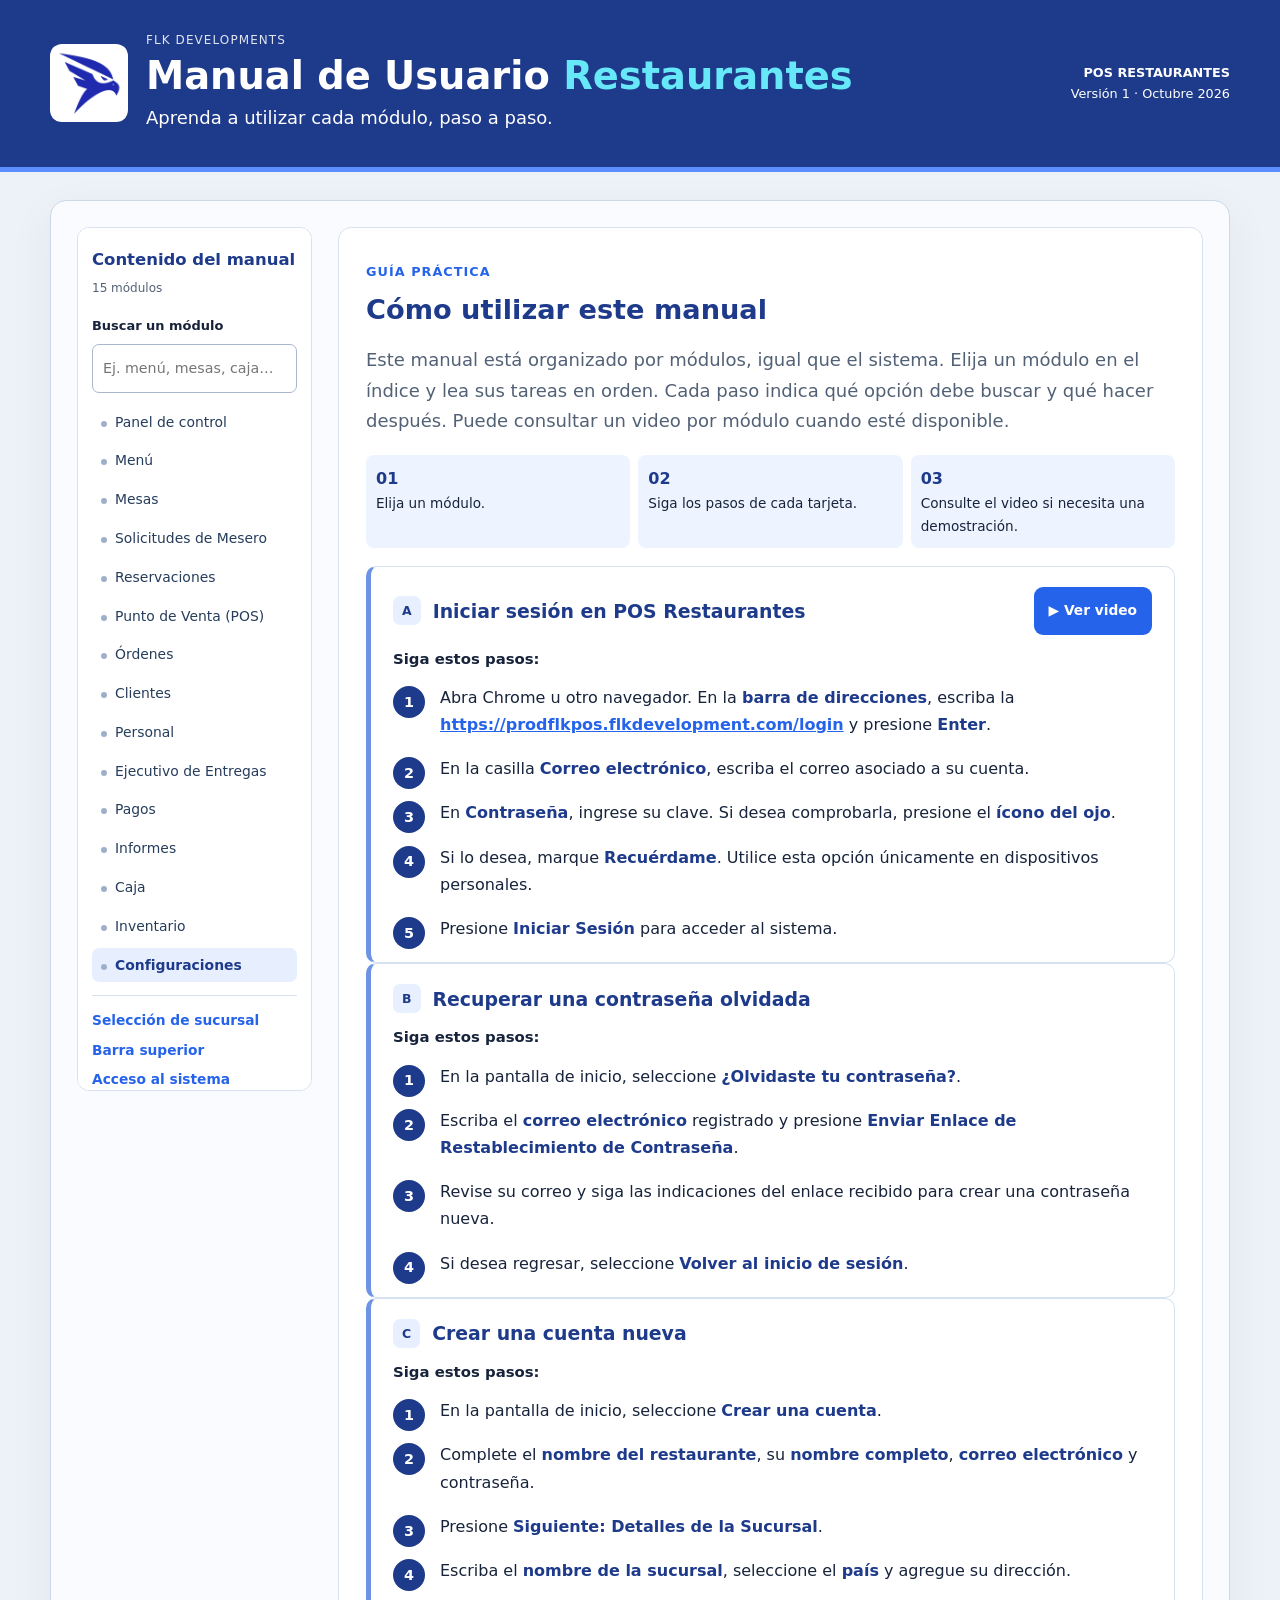
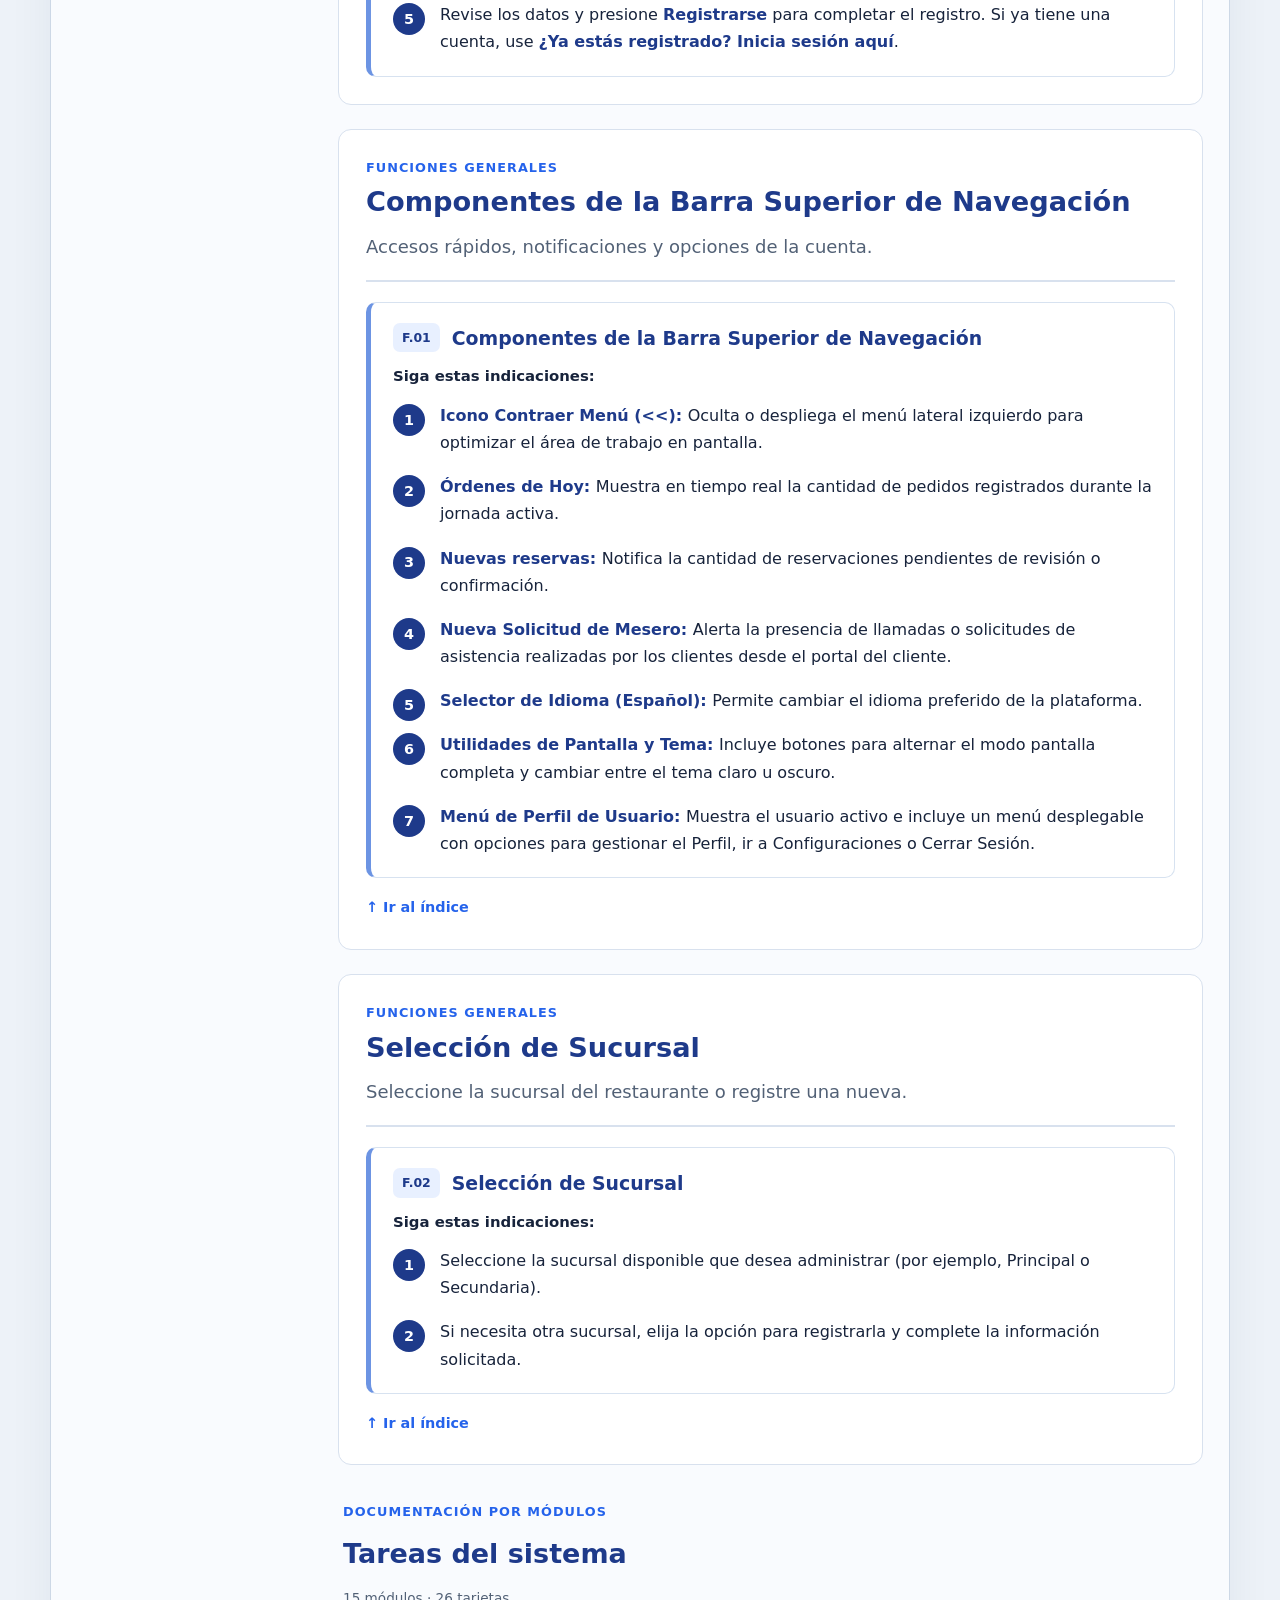
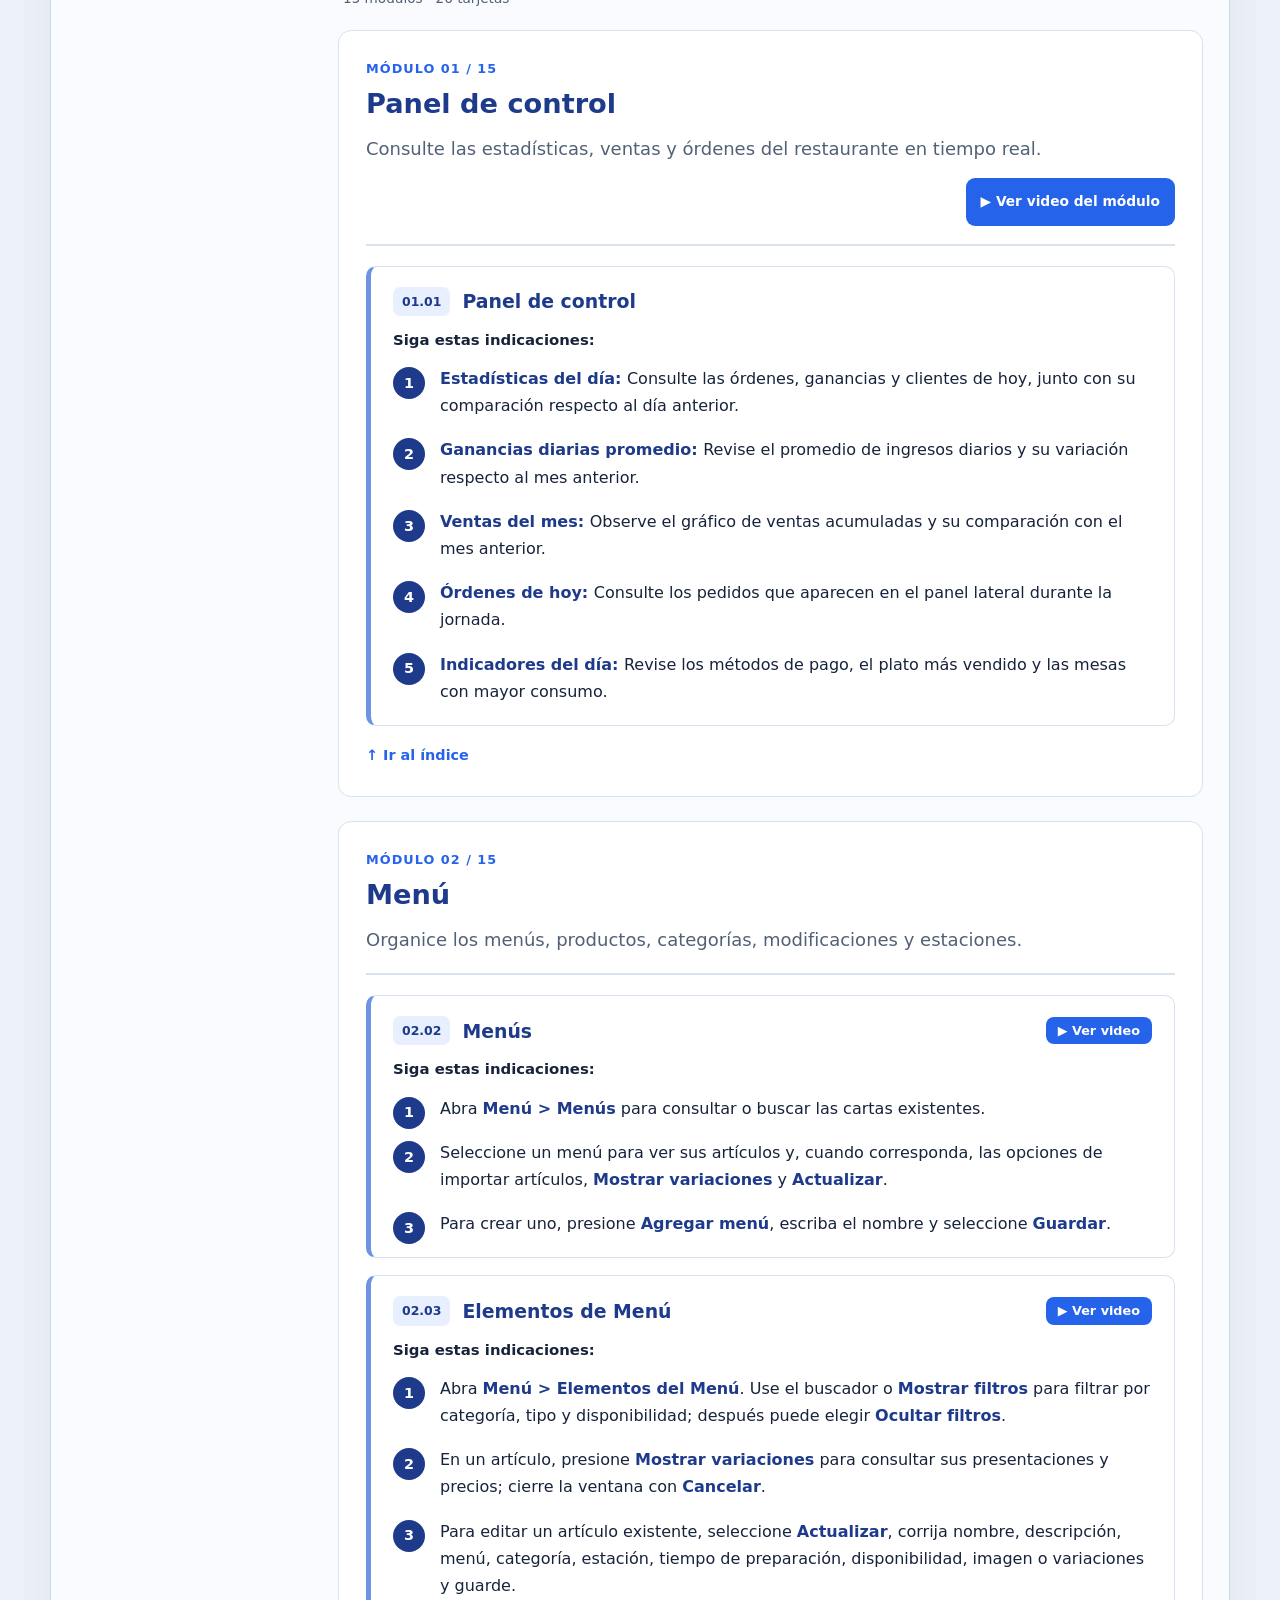
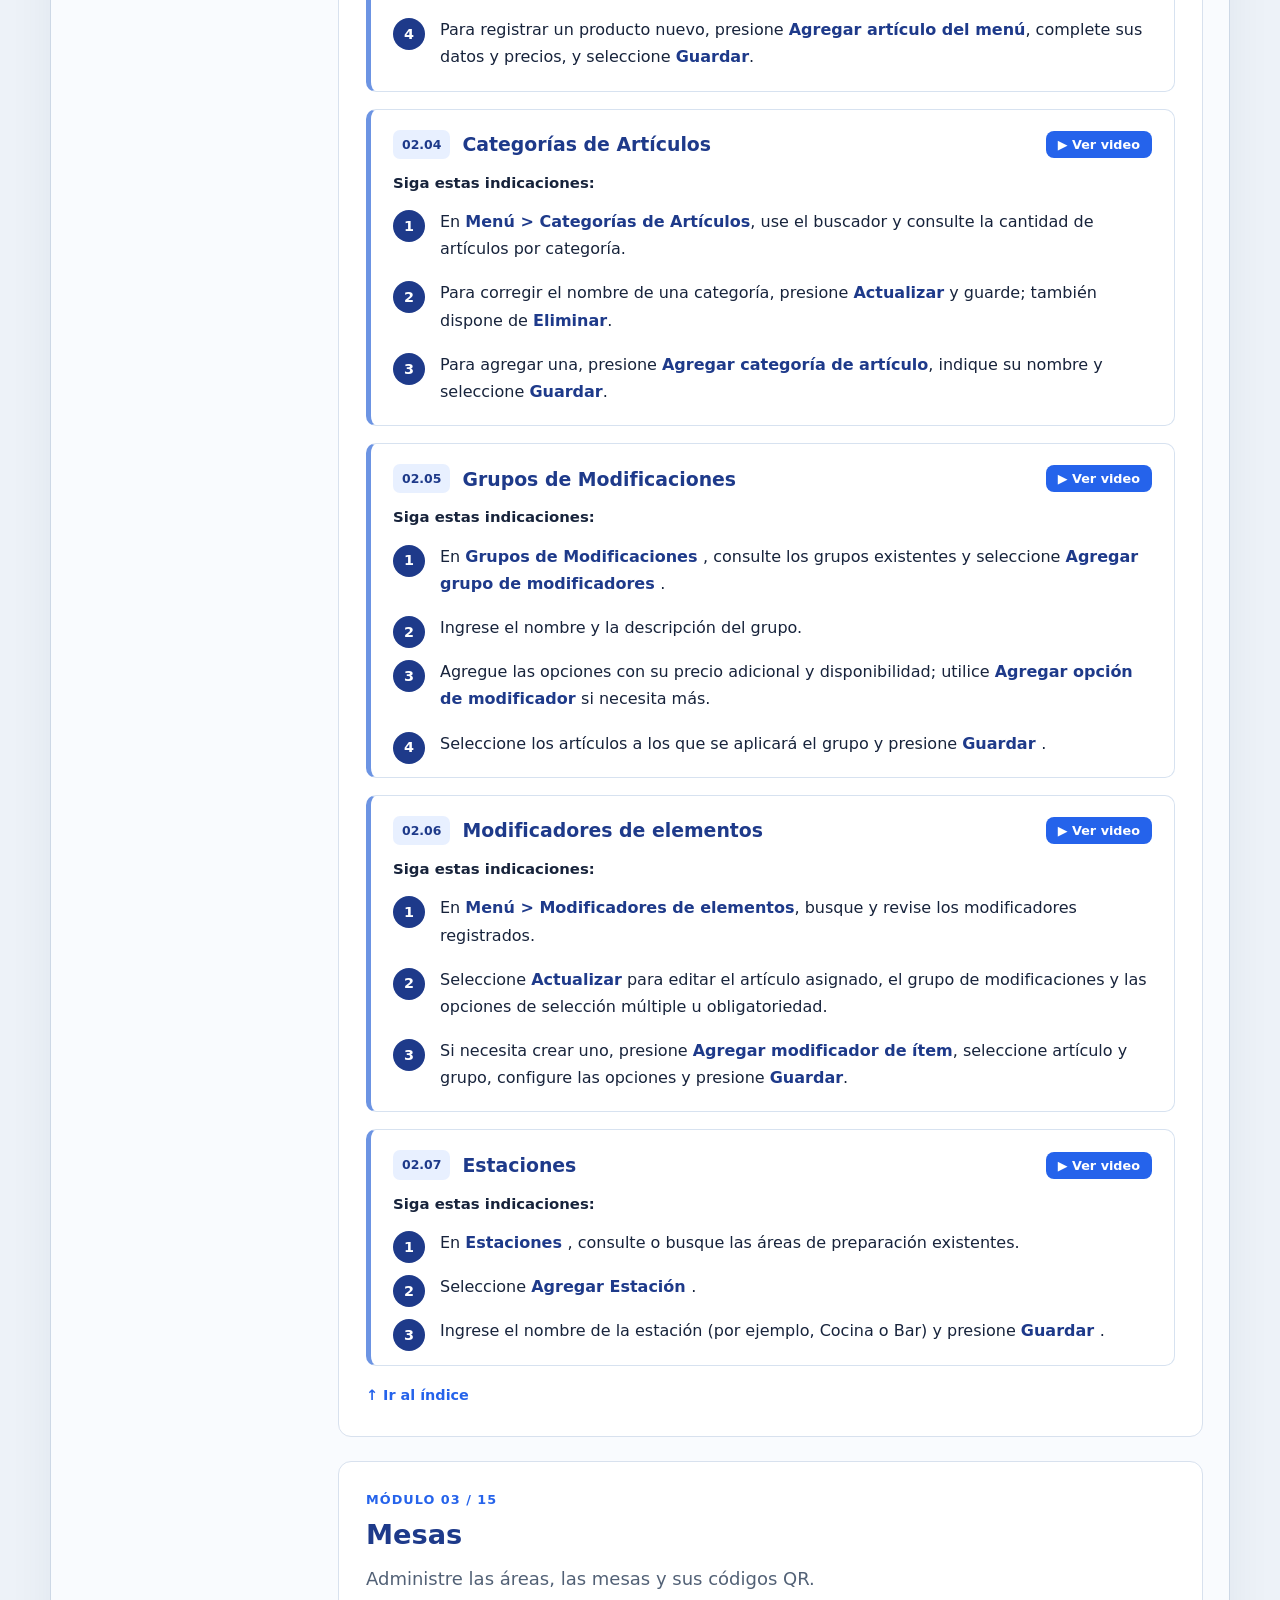
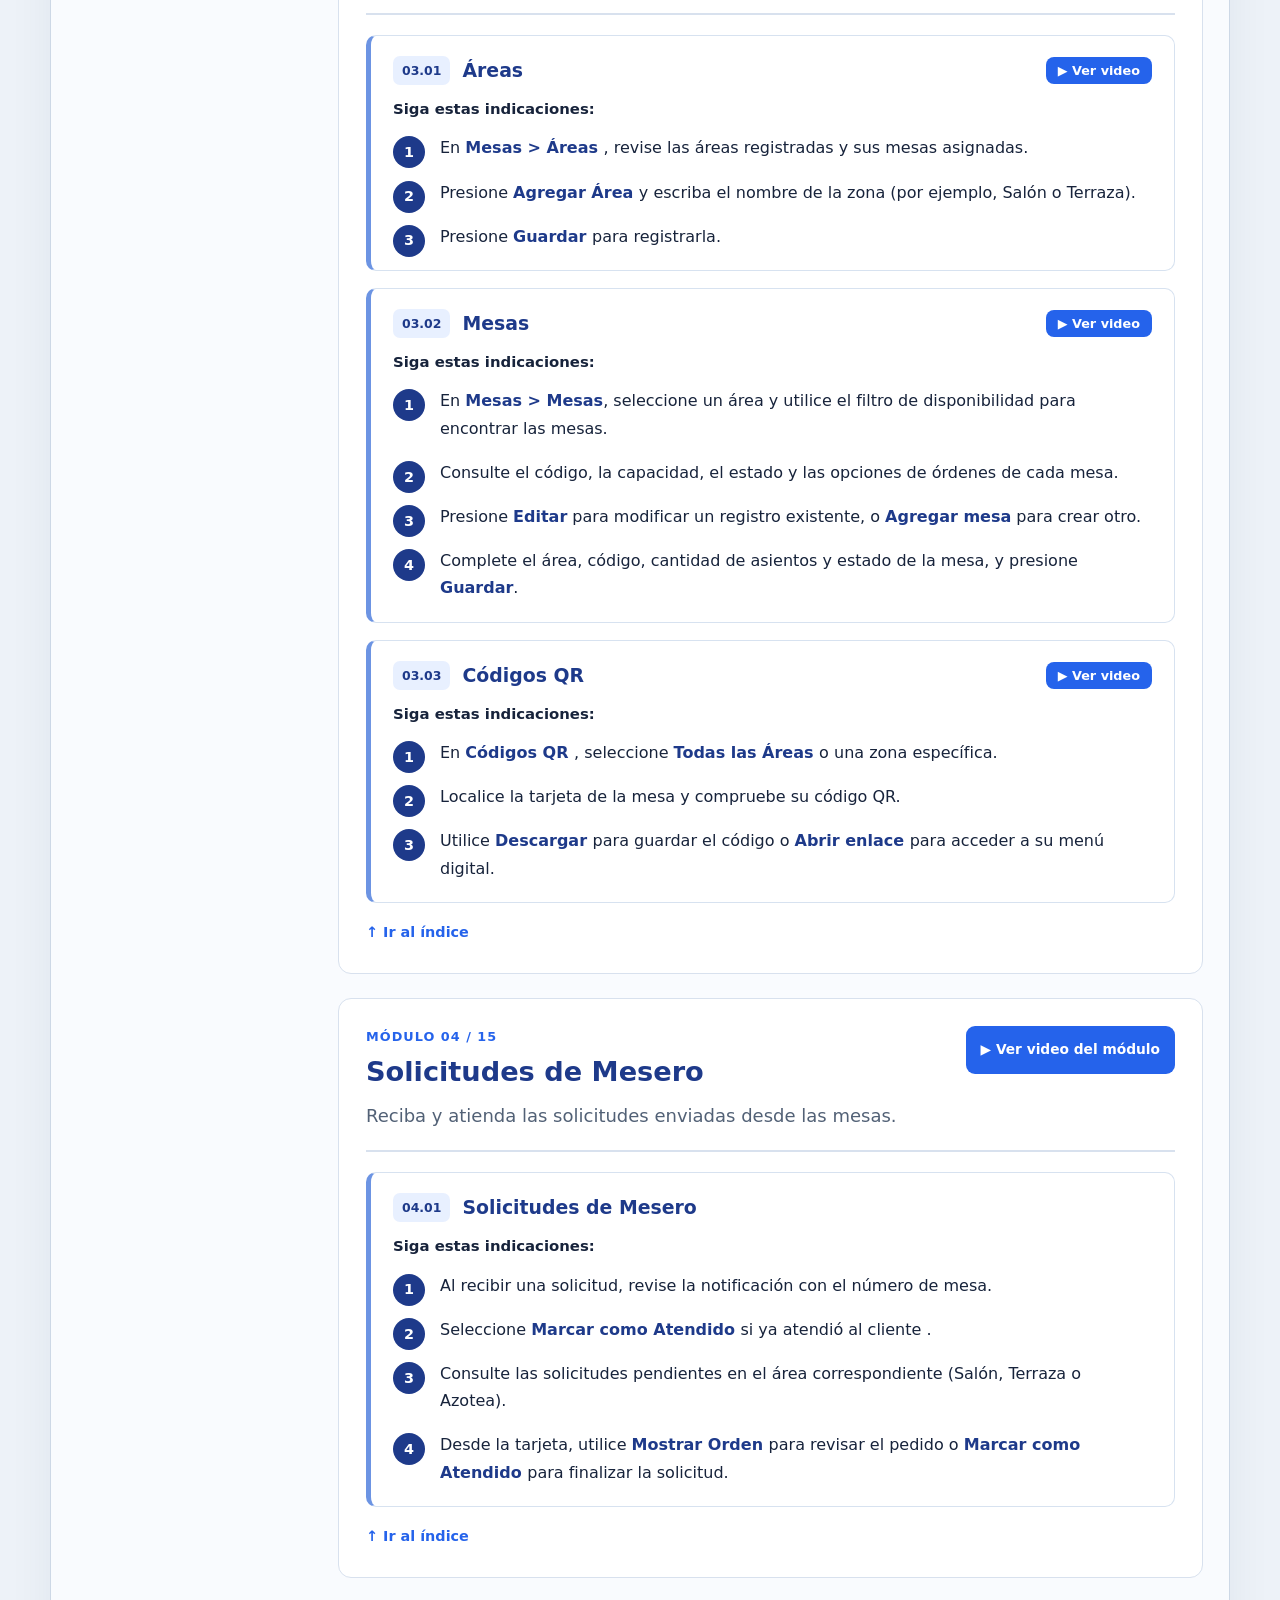
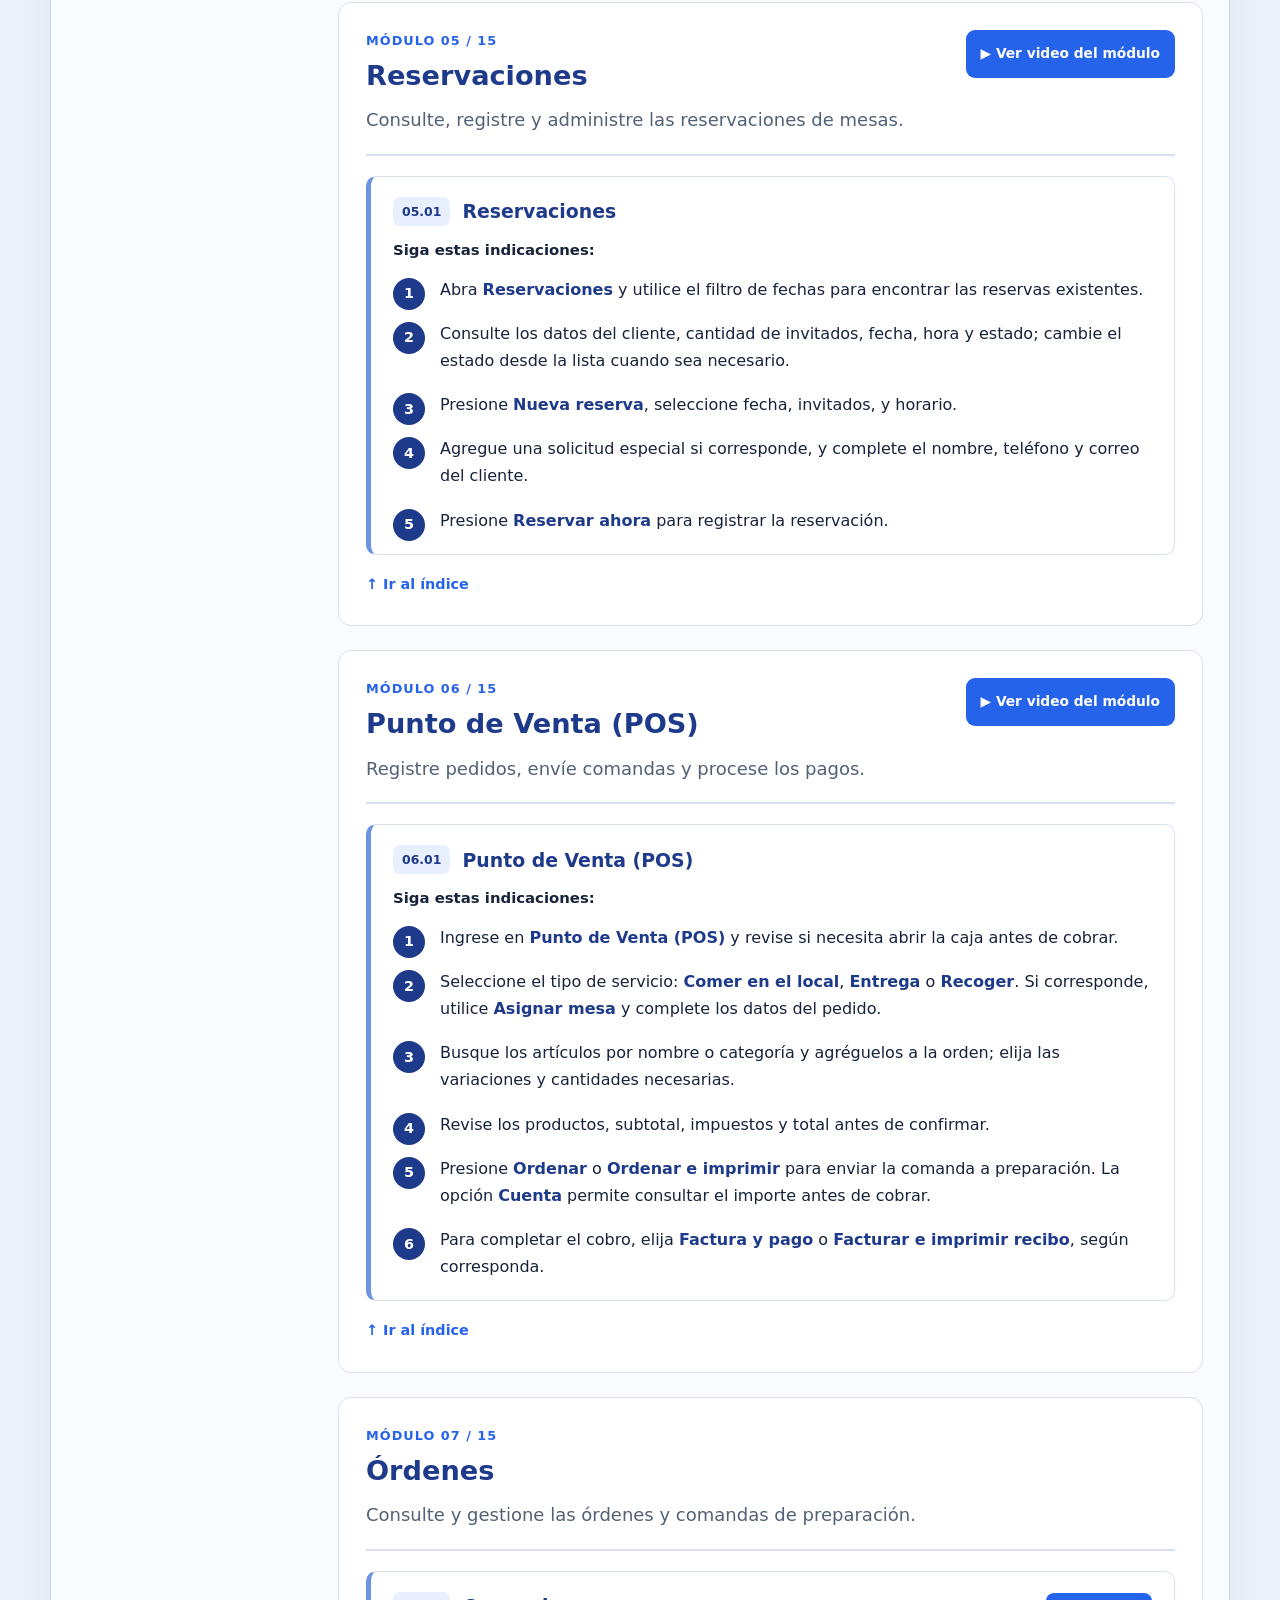
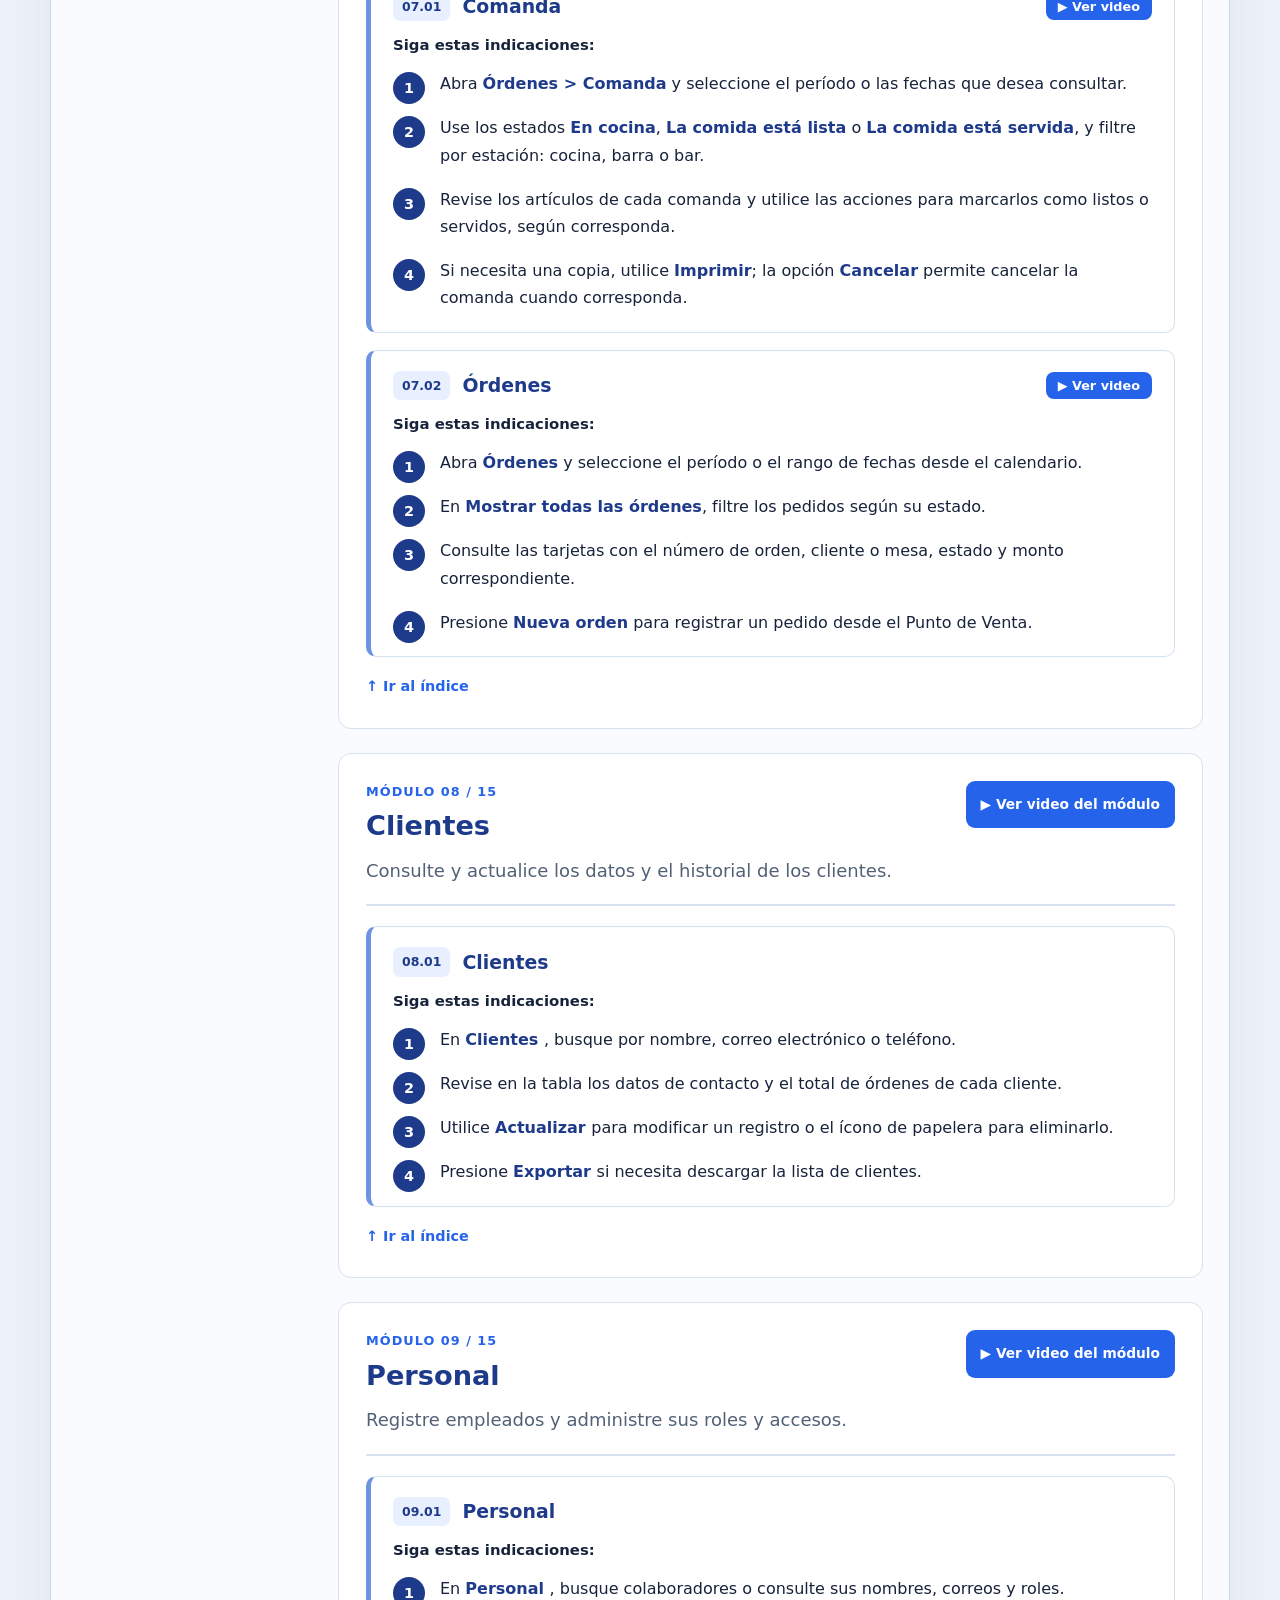
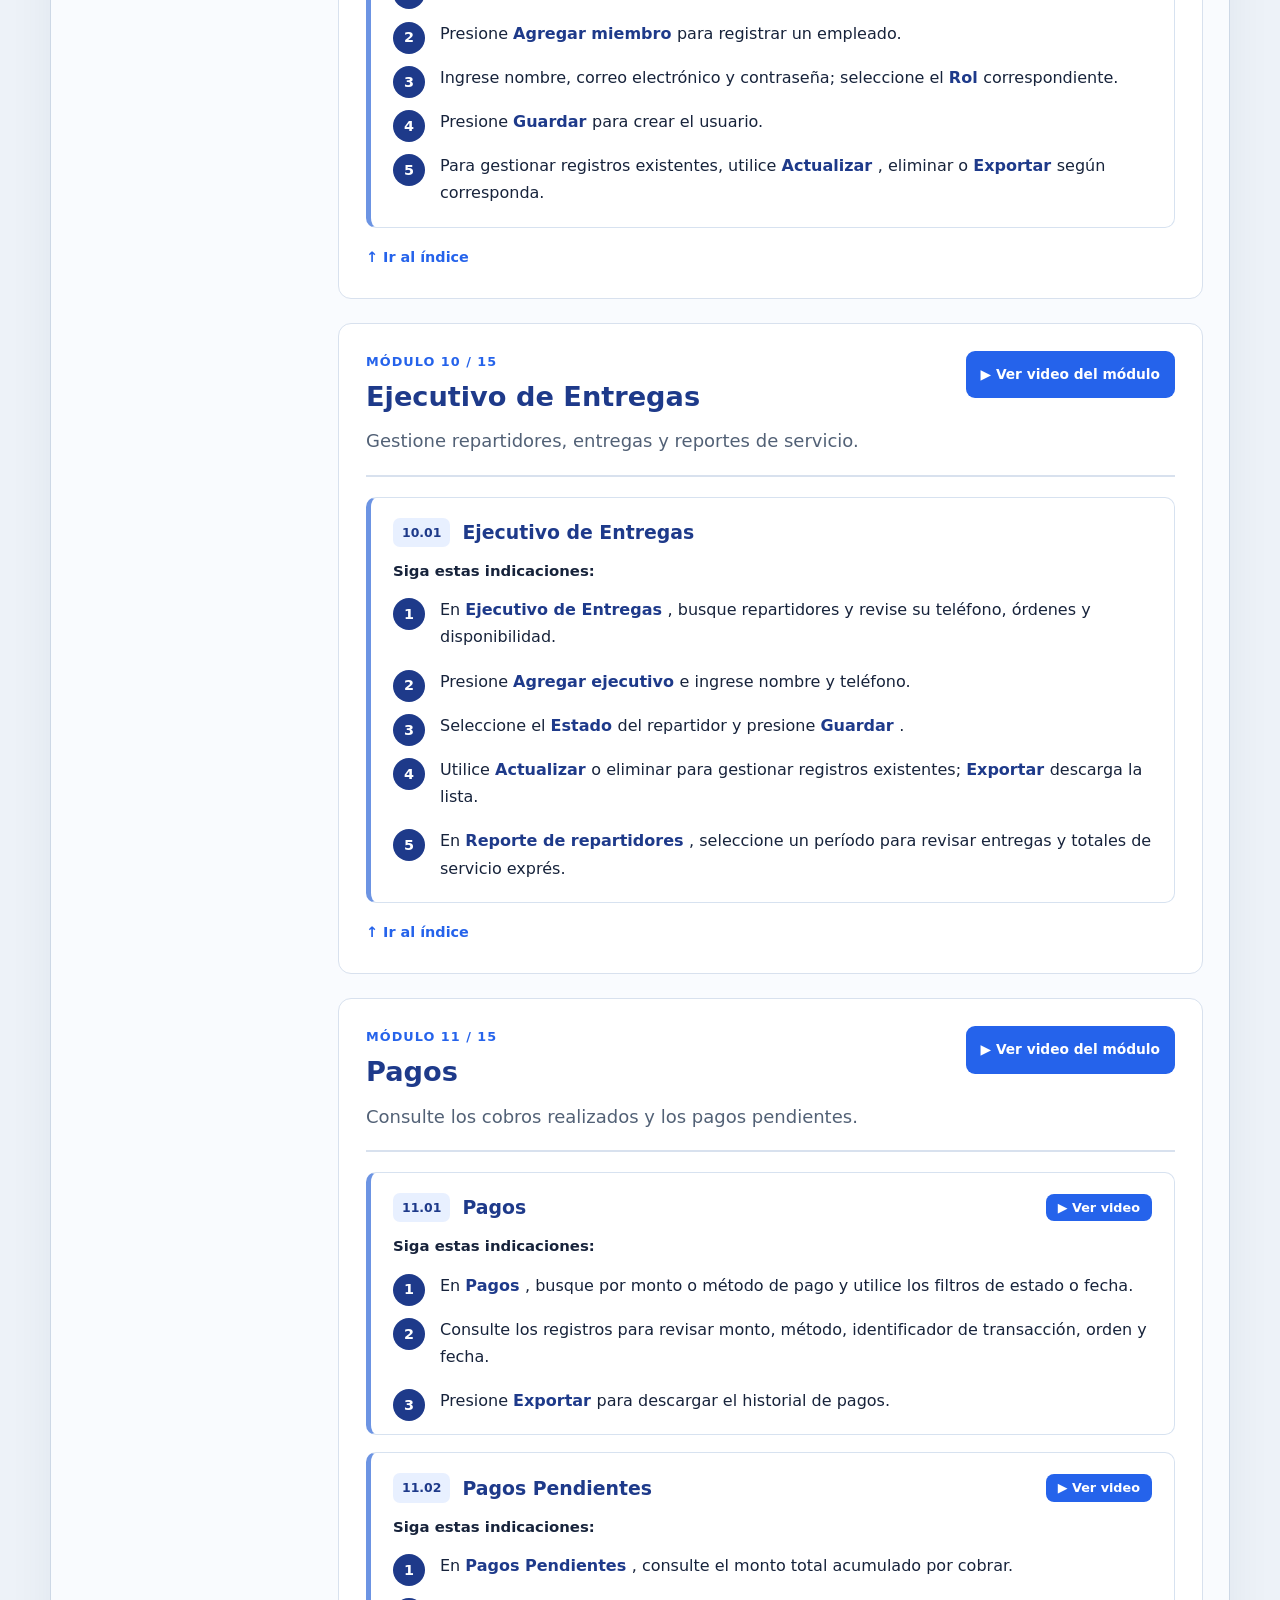
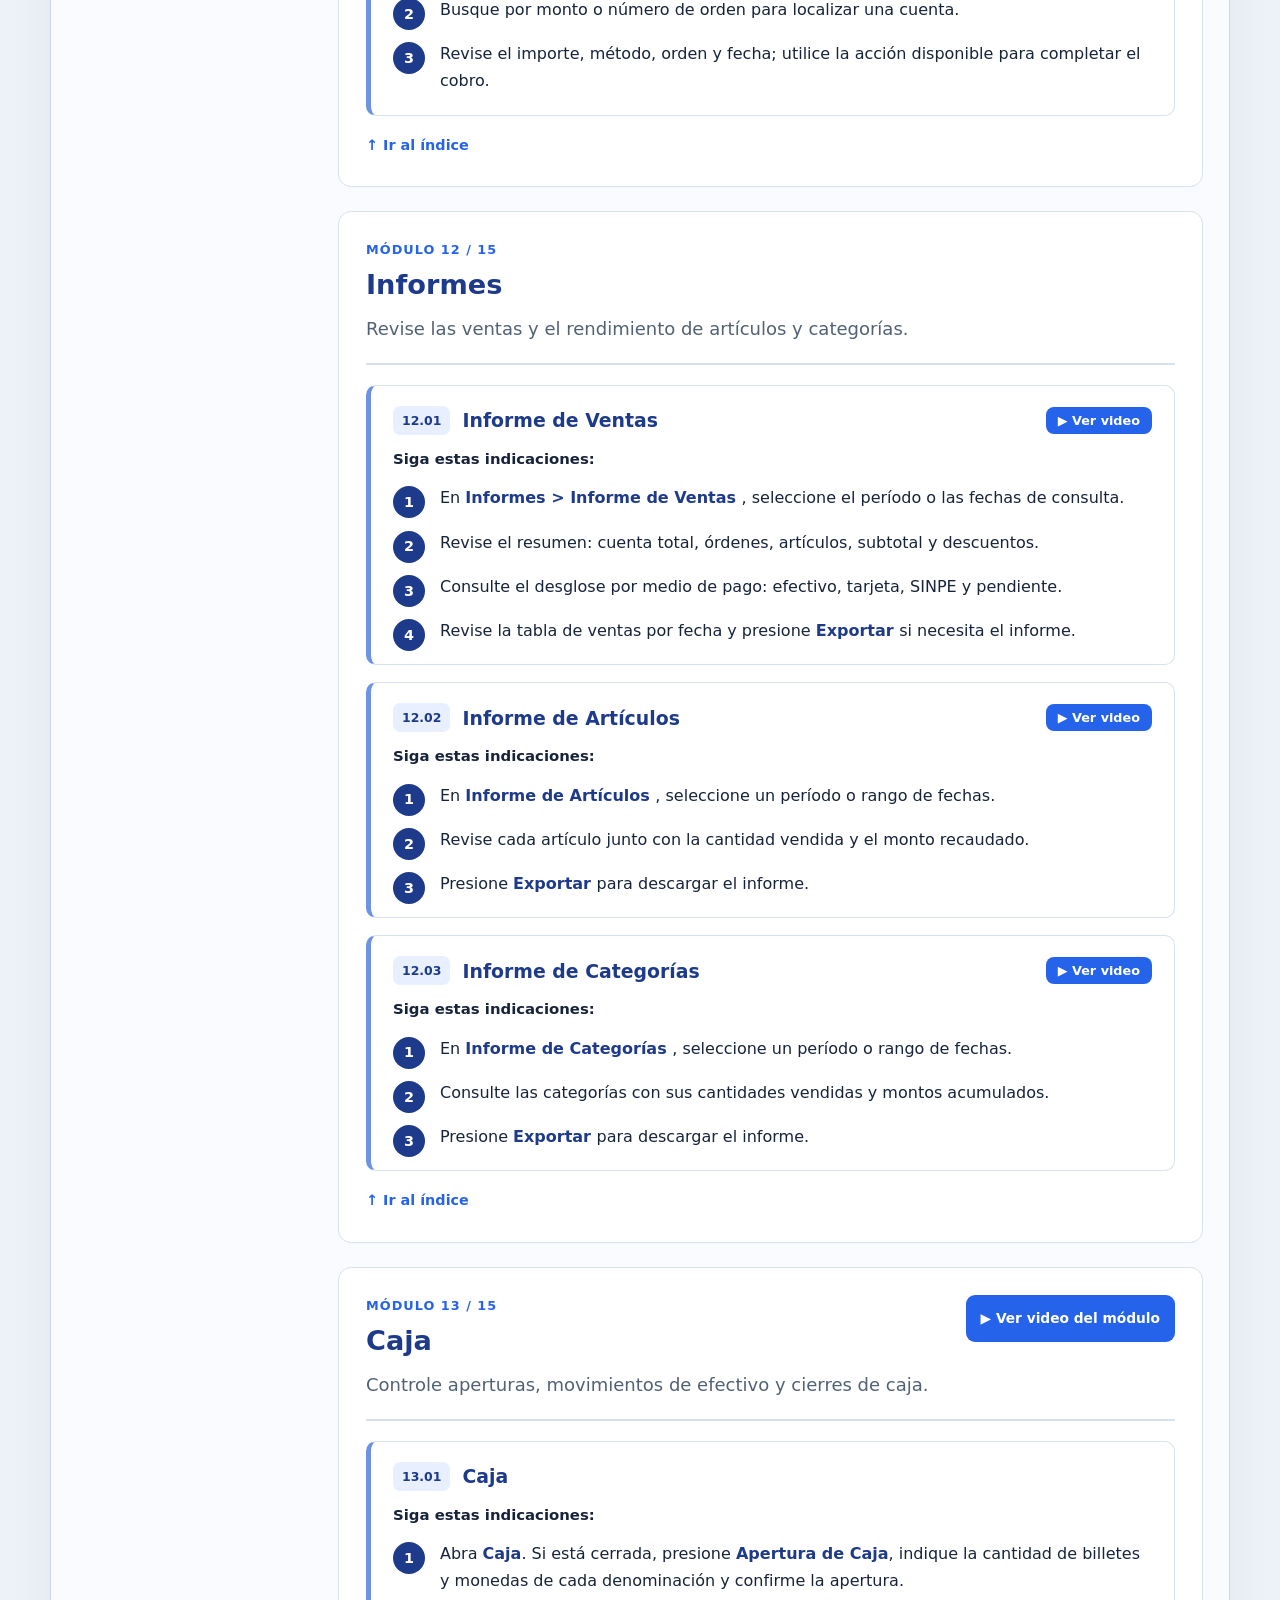
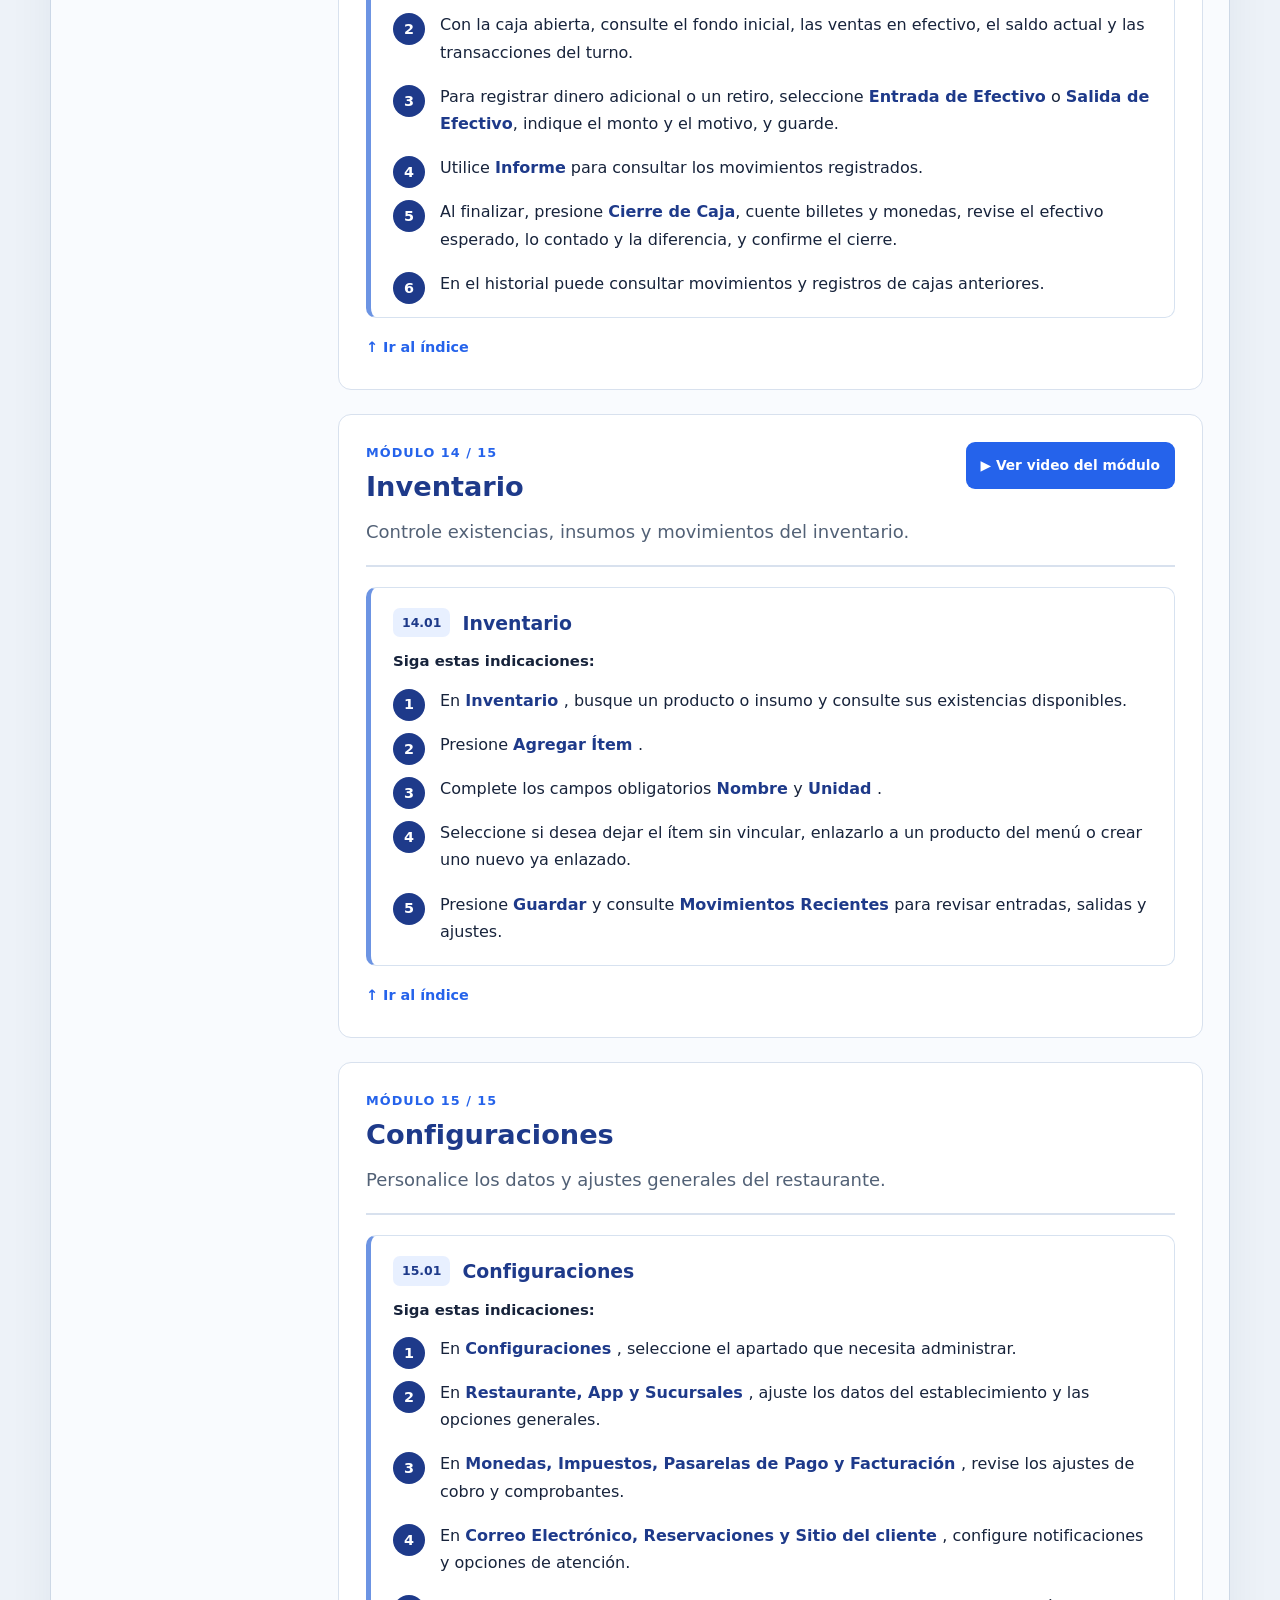
==== commit 5a51e895: "ajustesv=1.1" ====
--- a/guia-restaurante.html
+++ b/guia-restaurante.html
@@ -190,7 +190,7 @@
 </div>
 </div>
 <article class="task intro-card">
-<div class="task-head"><span class="task-number">A</span><h3>Iniciar sesión en POS Restaurantes</h3><button class="video-btn video-btn-task" data-title="Inicio de sesión de POS Restaurantes" data-video="assets/videos-restaurante/inicio-de-sesion.mp4" type="button">▶ Ver video</button></div>
+<div class="task-head"><span class="task-number">A</span><h3>Iniciar sesión en POS Restaurantes</h3><button class="video-btn" data-title="Inicio de sesión de POS Restaurantes" data-video="assets/videos-restaurante/inicio-de-sesion.mp4" style="margin-left: auto; white-space: nowrap;" type="button">▶ Ver video</button></div>
 <p class="instruccion">Siga estos pasos:</p><ol class="pasos">
 <!-- EDITAR URL: sustituya «URL del POS Restaurantes que le proporcionó la empresa» por la dirección oficial cuando esté confirmada. --><li>Abra Chrome u otro navegador. En la <strong>barra de direcciones</strong>, escriba la  <strong ><a href="https://prodflkpos.flkdevelopment.com/login" target="_blank" rel="noopener noreferrer">https://prodflkpos.flkdevelopment.com/login</a></strong>  y presione <strong>Enter</strong>.</li><li>En la casilla <strong>Correo electrónico</strong>, escriba el correo asociado a su cuenta.</li><li>En <strong>Contraseña</strong>, ingrese su clave. Si desea comprobarla, presione el <strong>ícono del ojo</strong>.</li><li>Si lo desea, marque <strong>Recuérdame</strong>. Utilice esta opción únicamente en dispositivos personales.</li><li>Presione <strong>Iniciar Sesión</strong> para acceder al sistema.</li></ol>
 </article><article class="task intro-card">
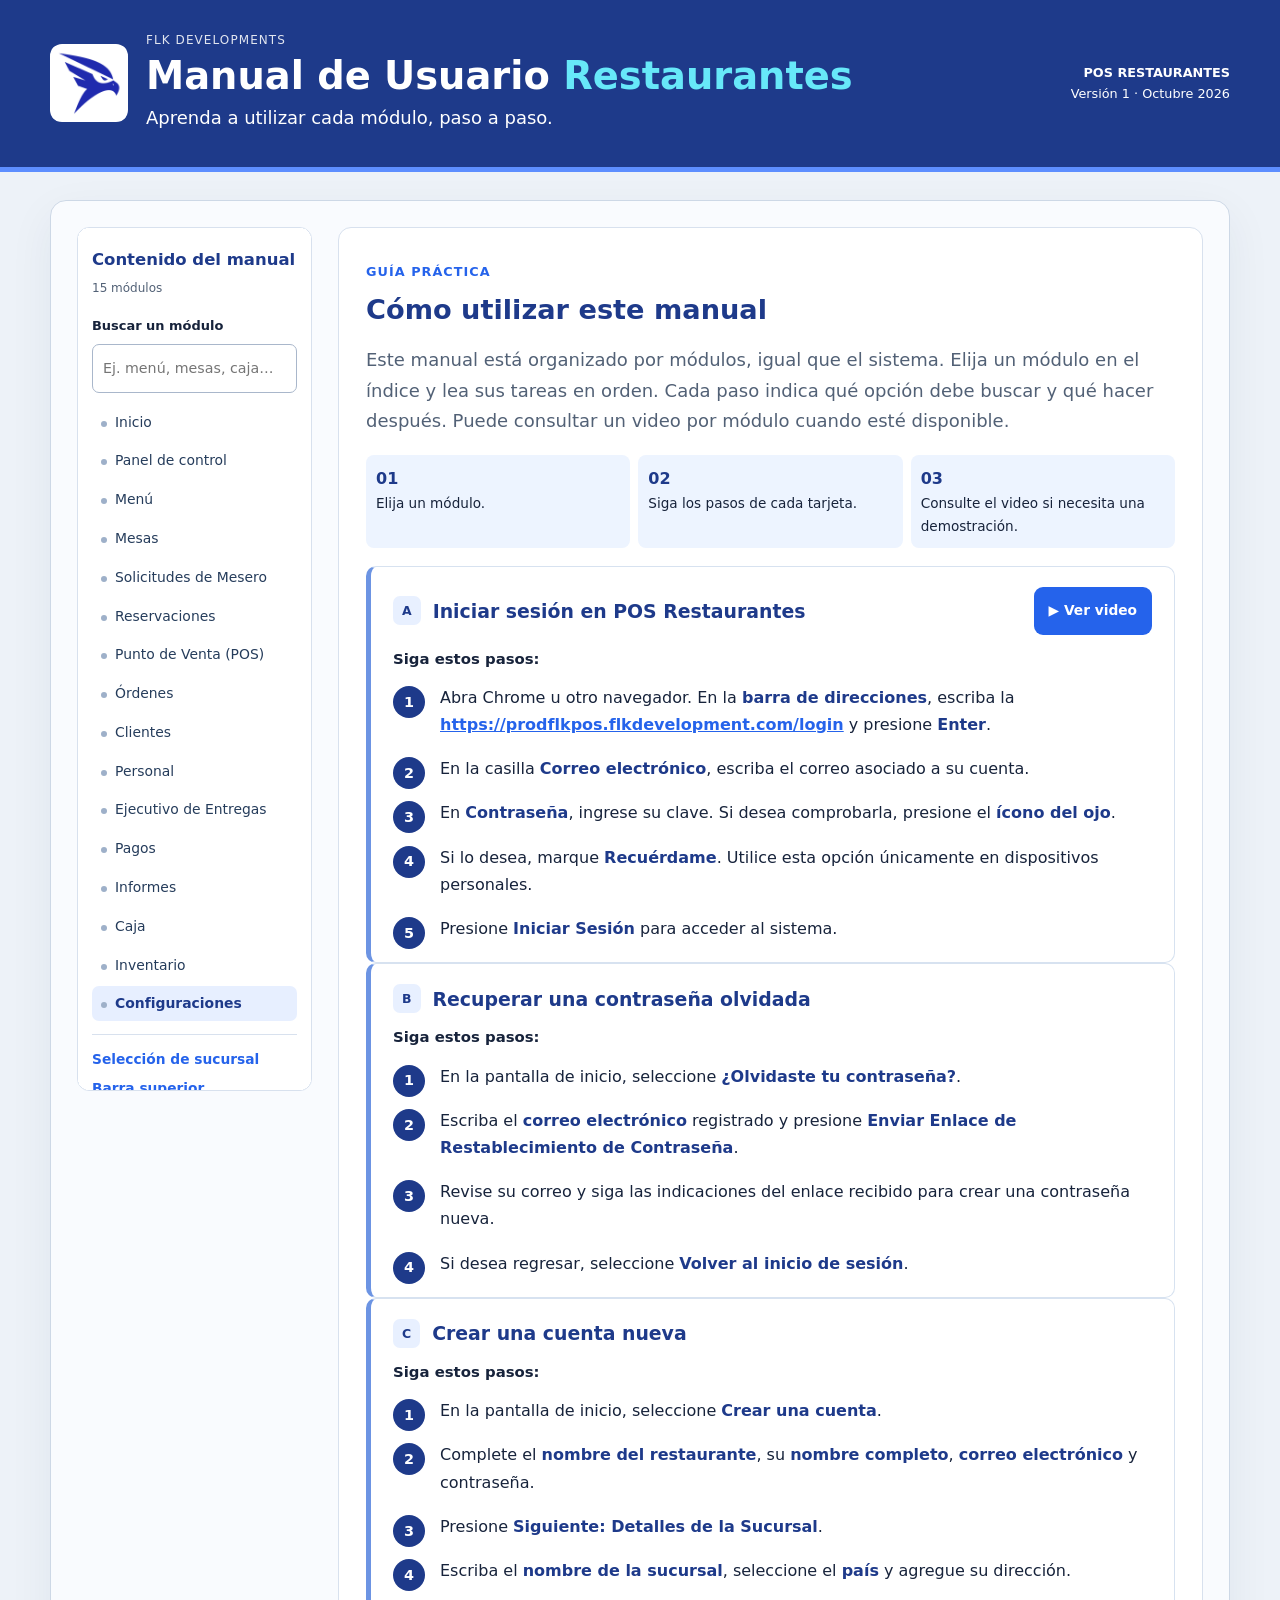
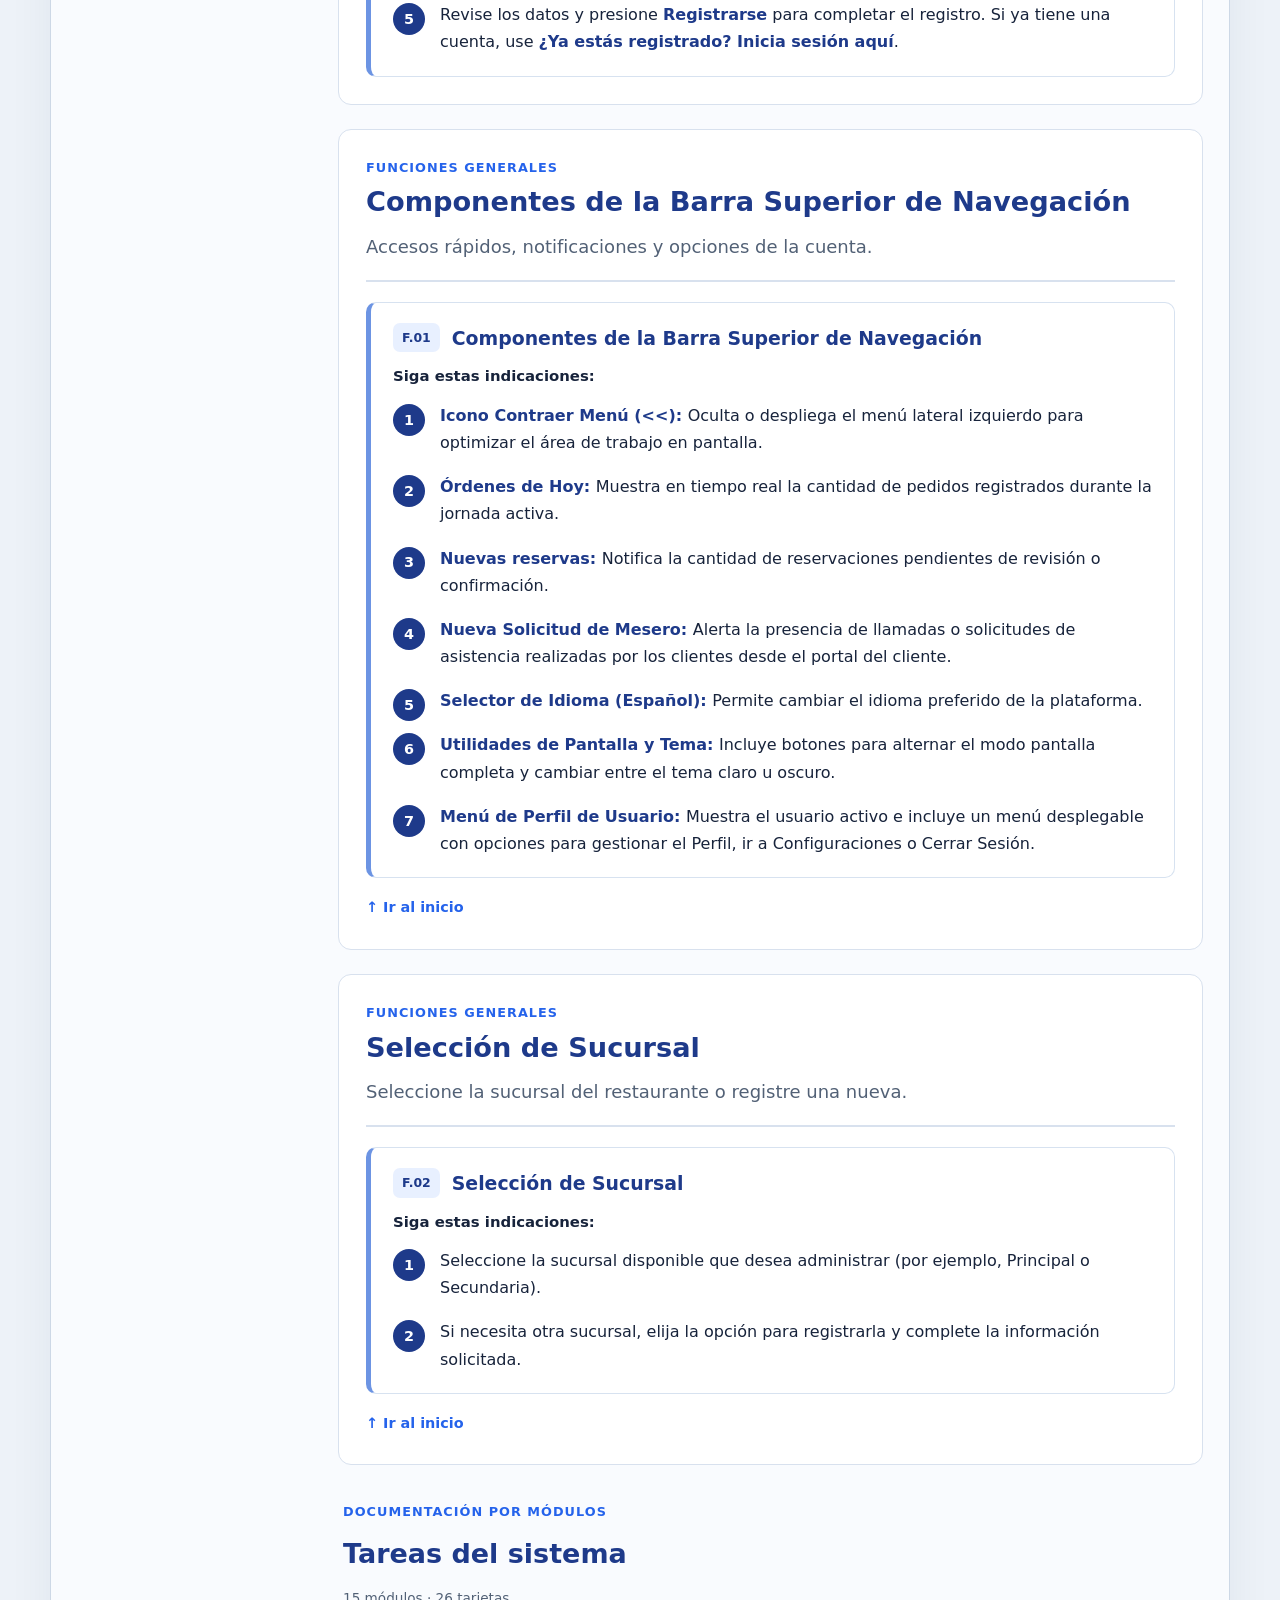
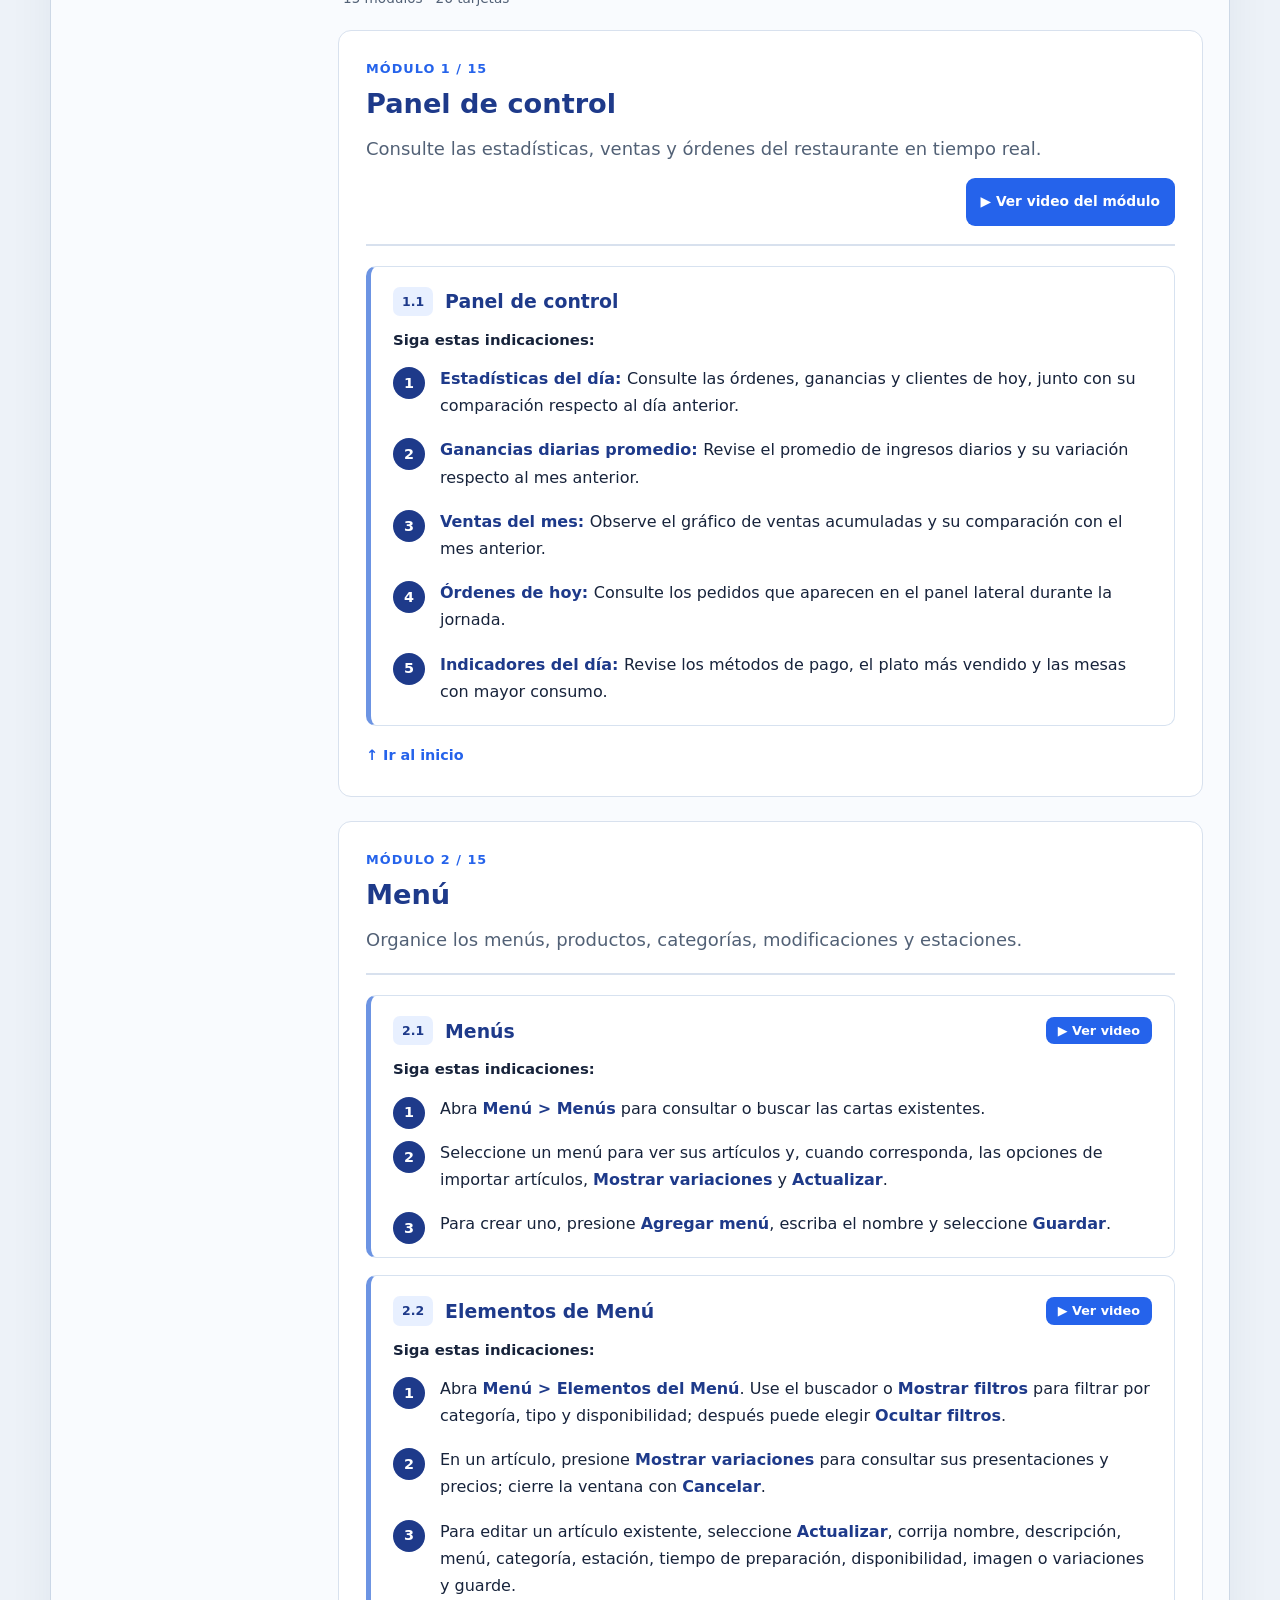
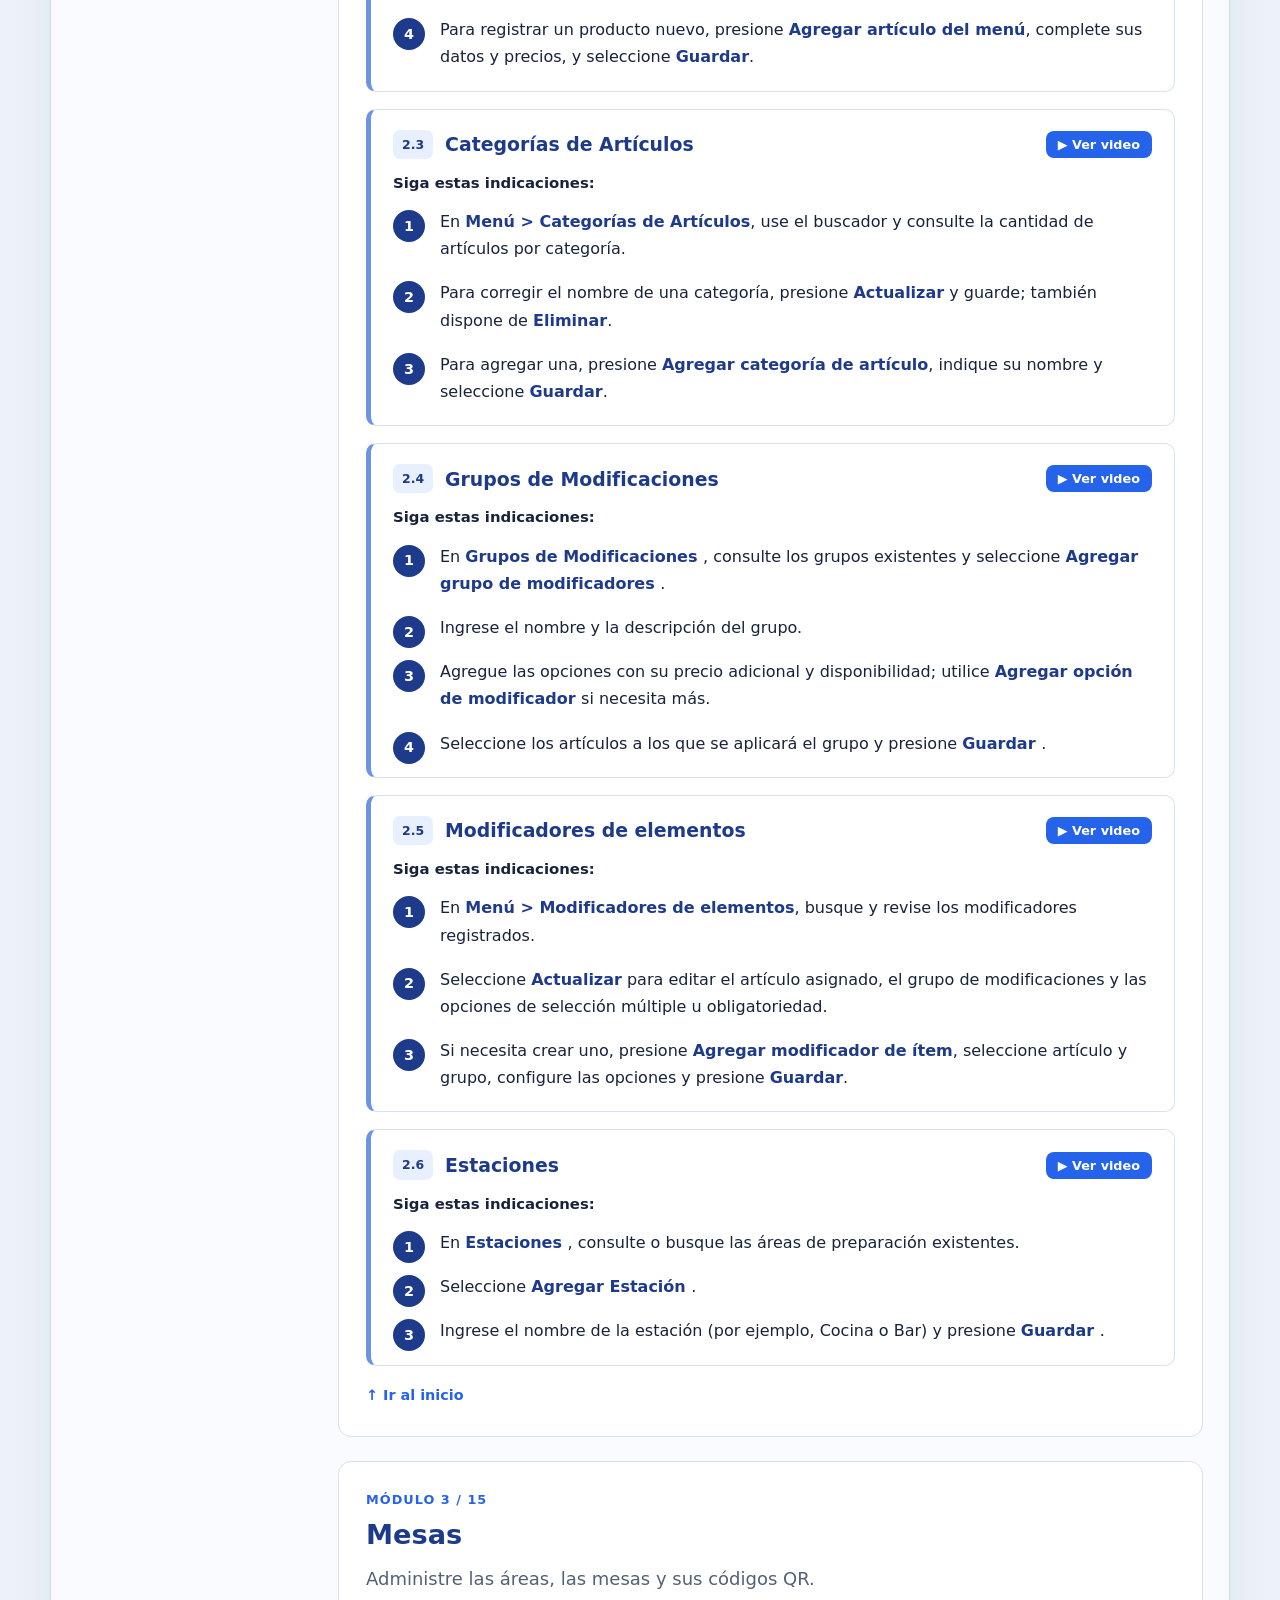
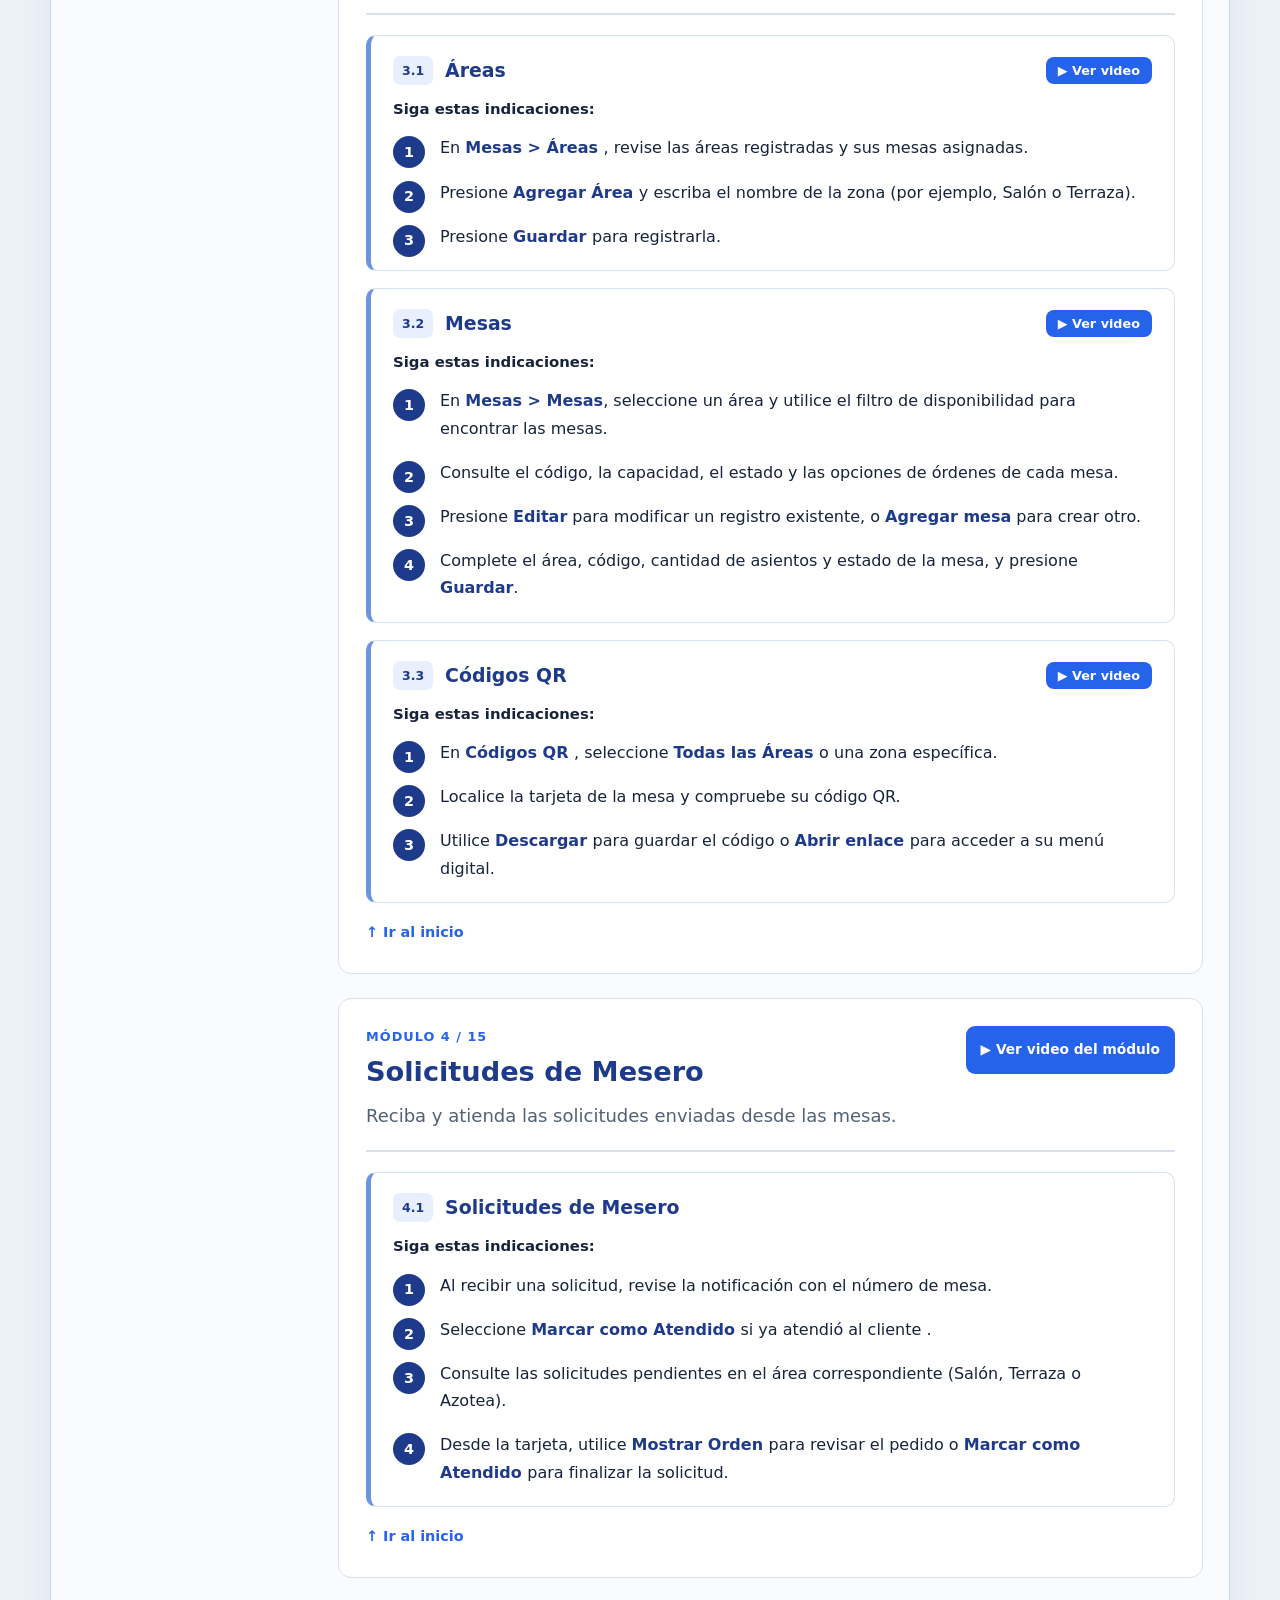
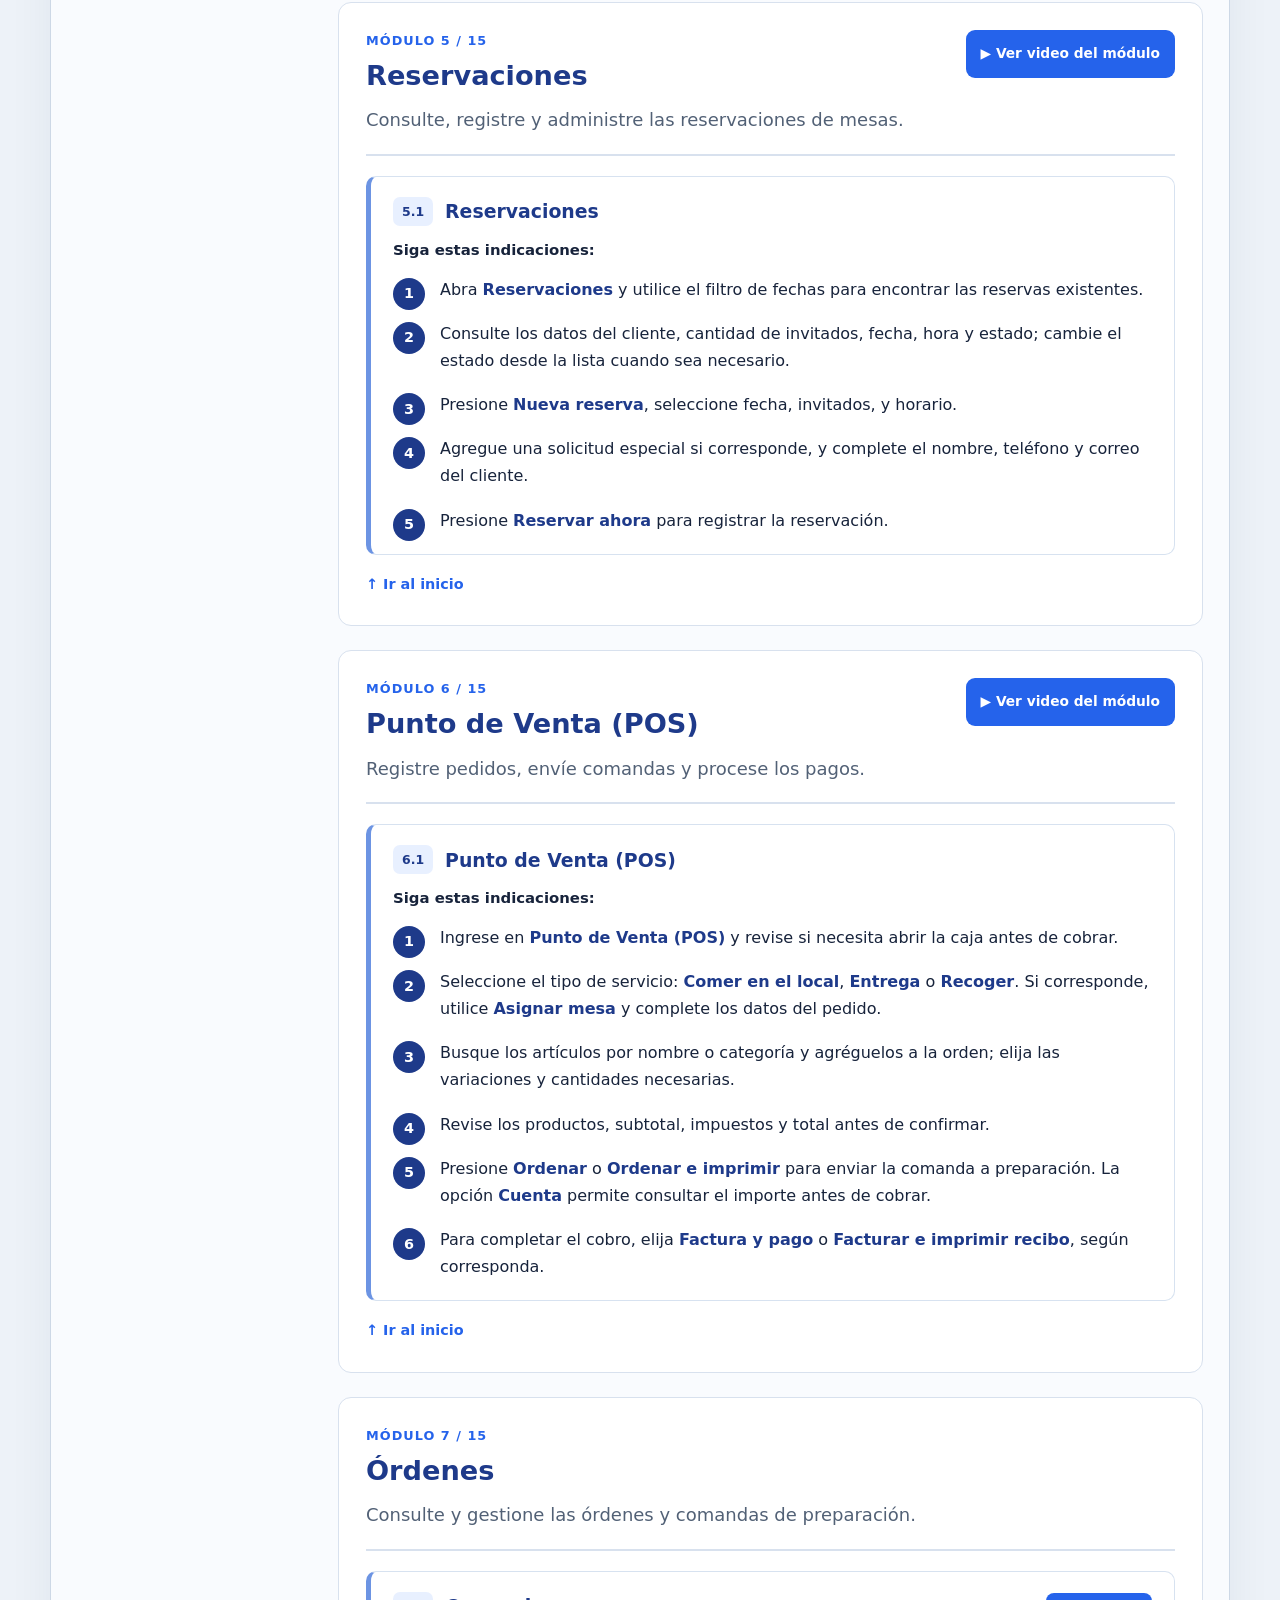
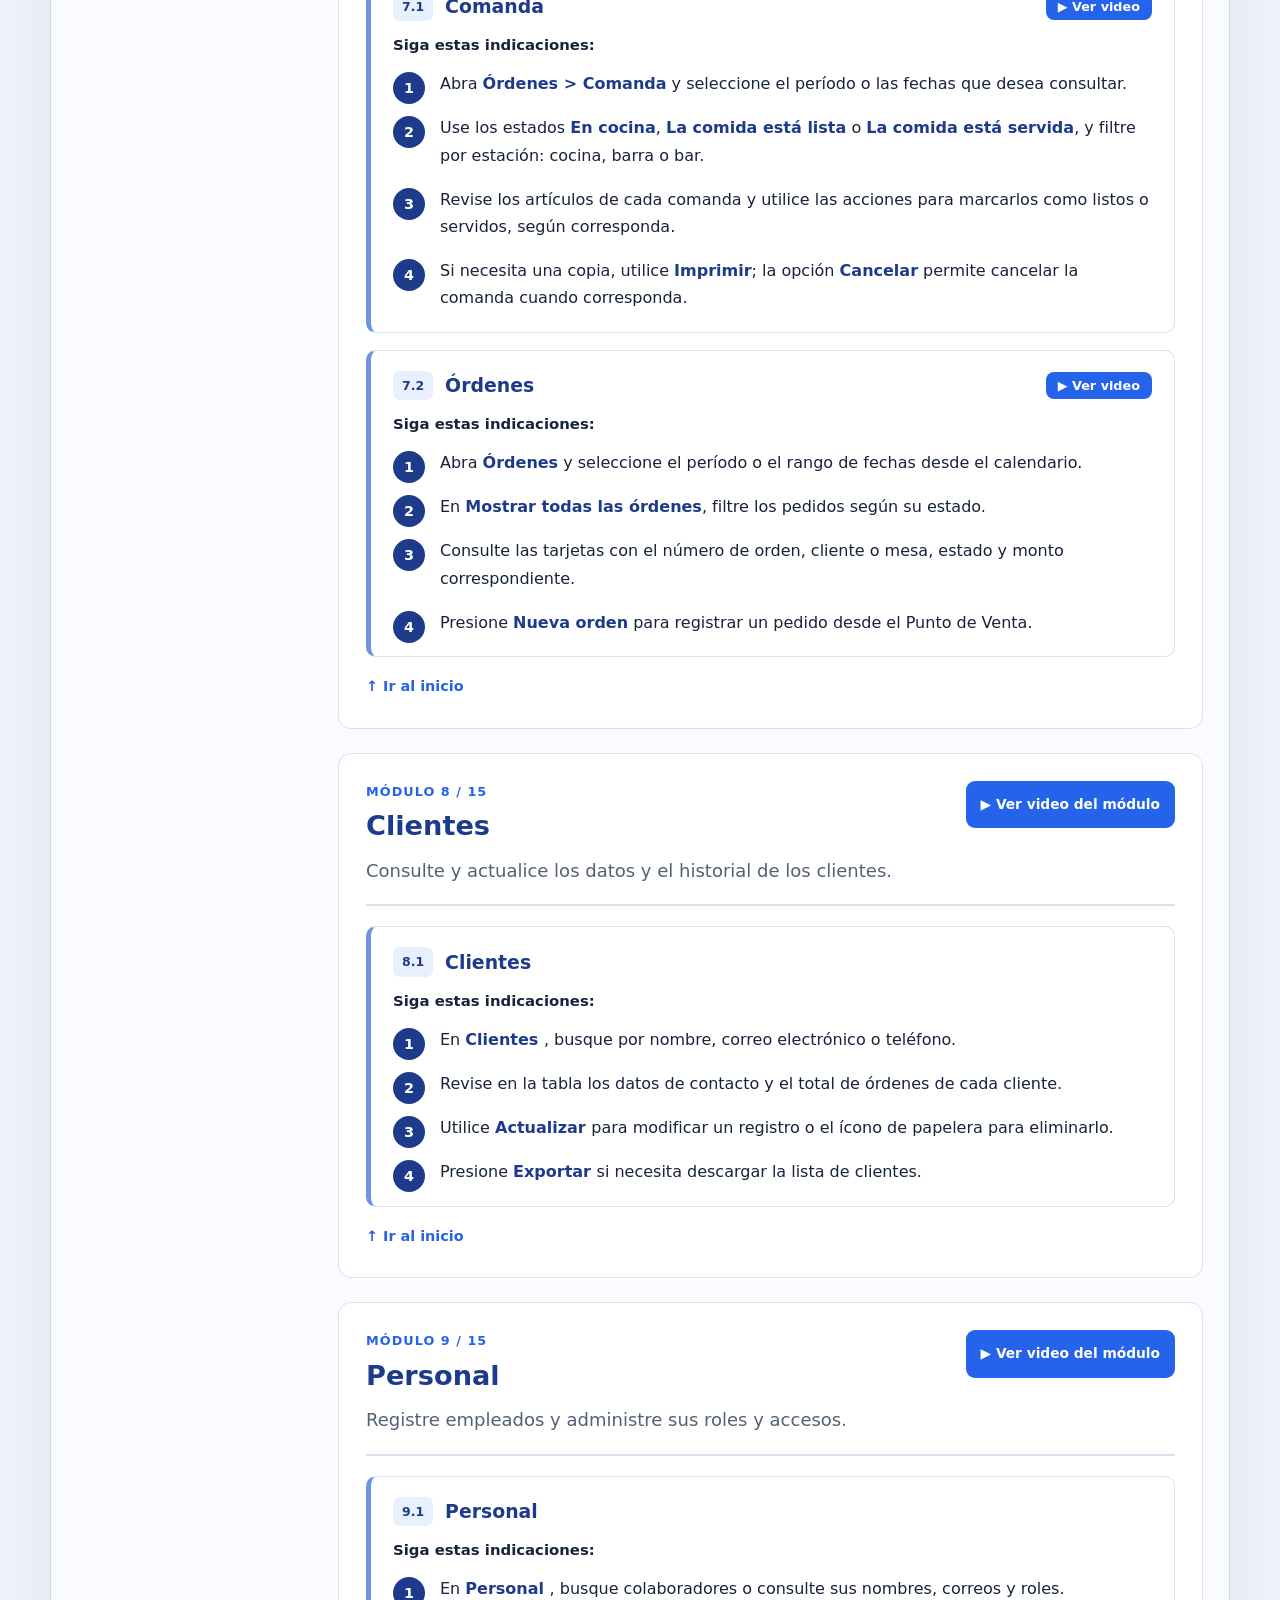
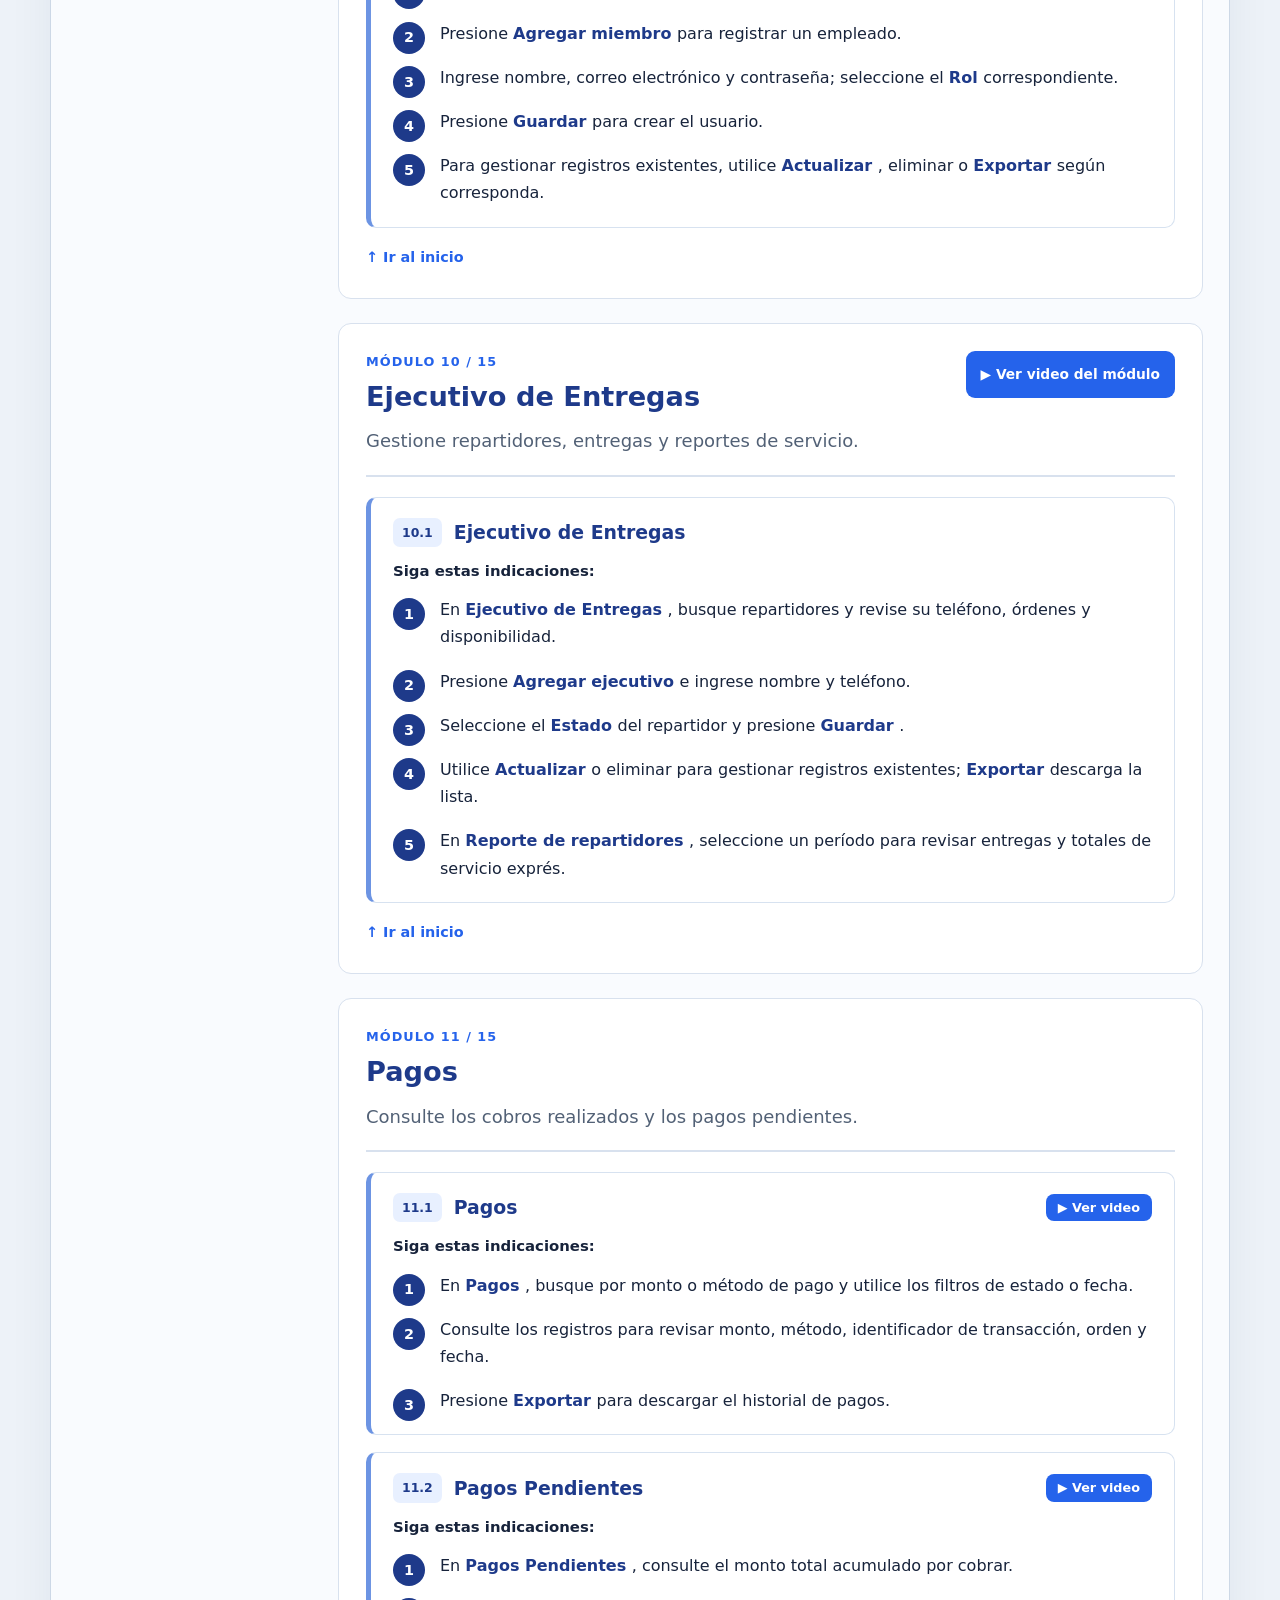
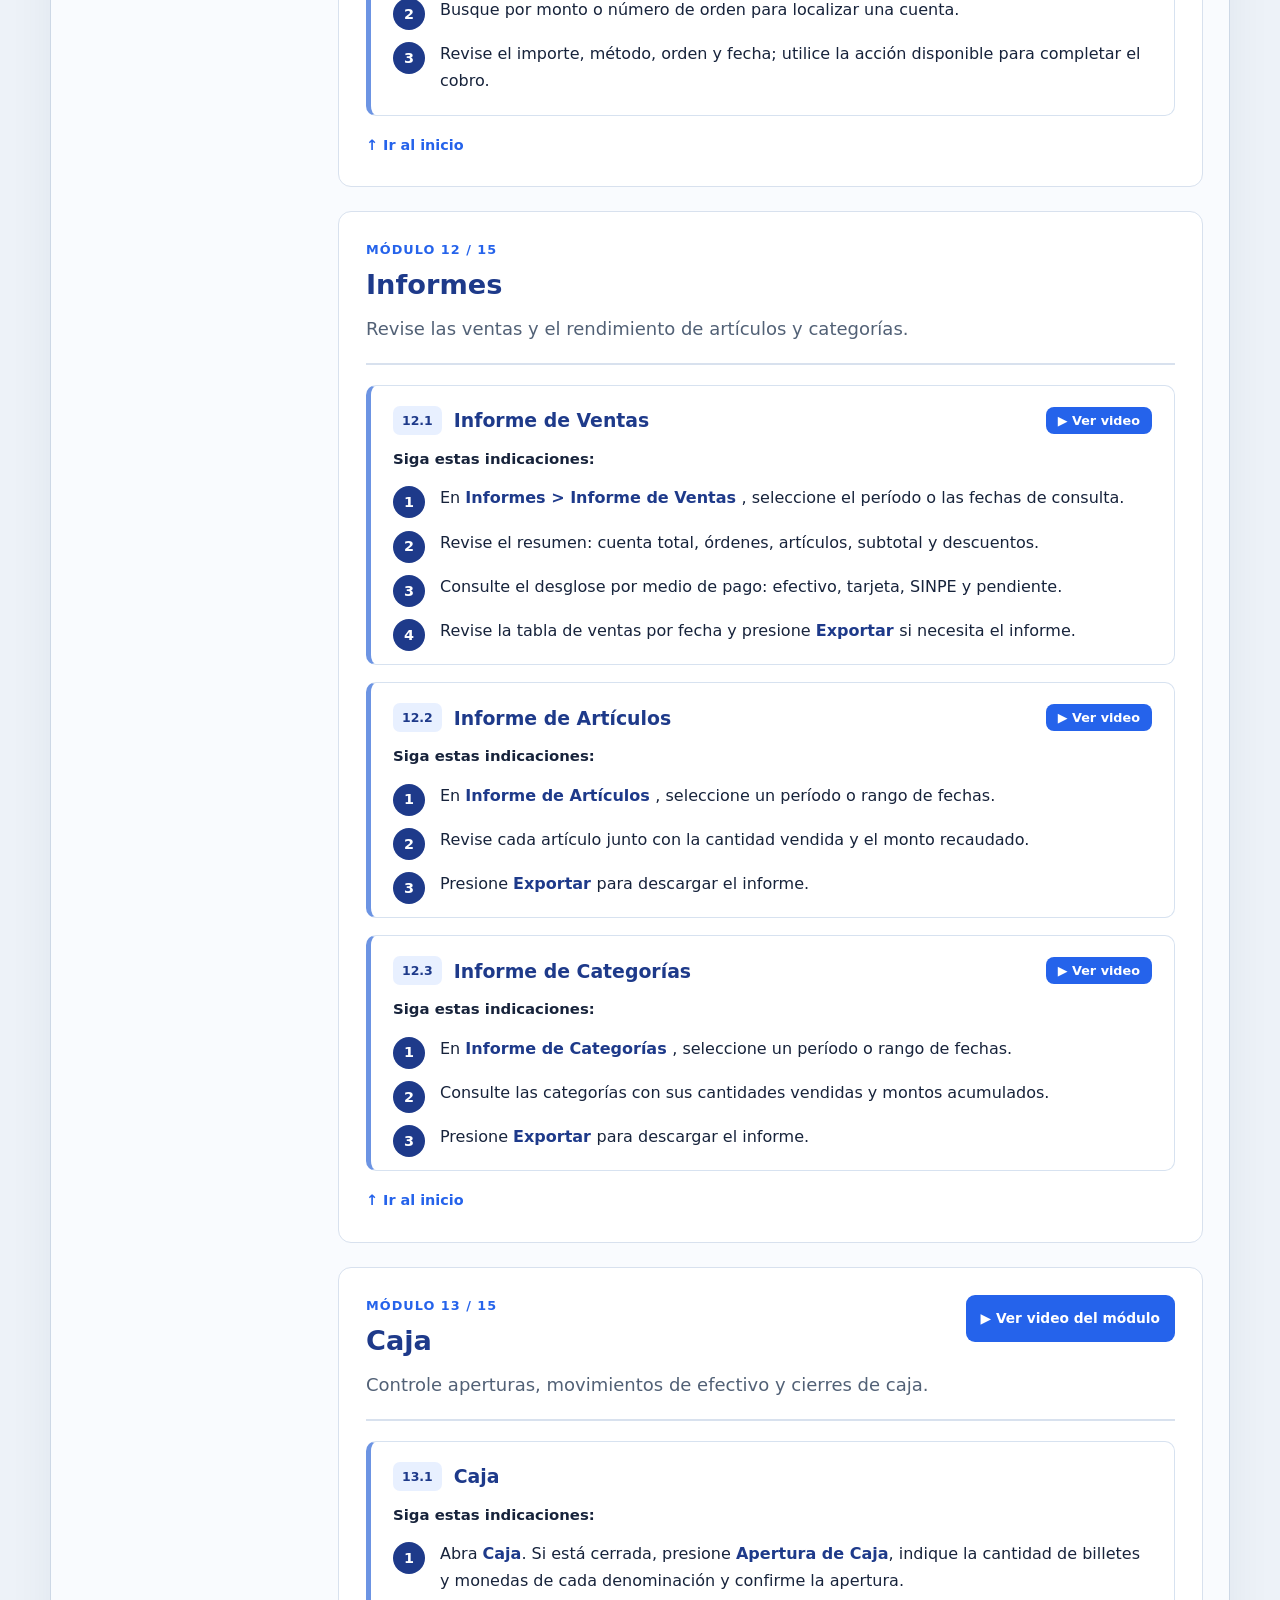
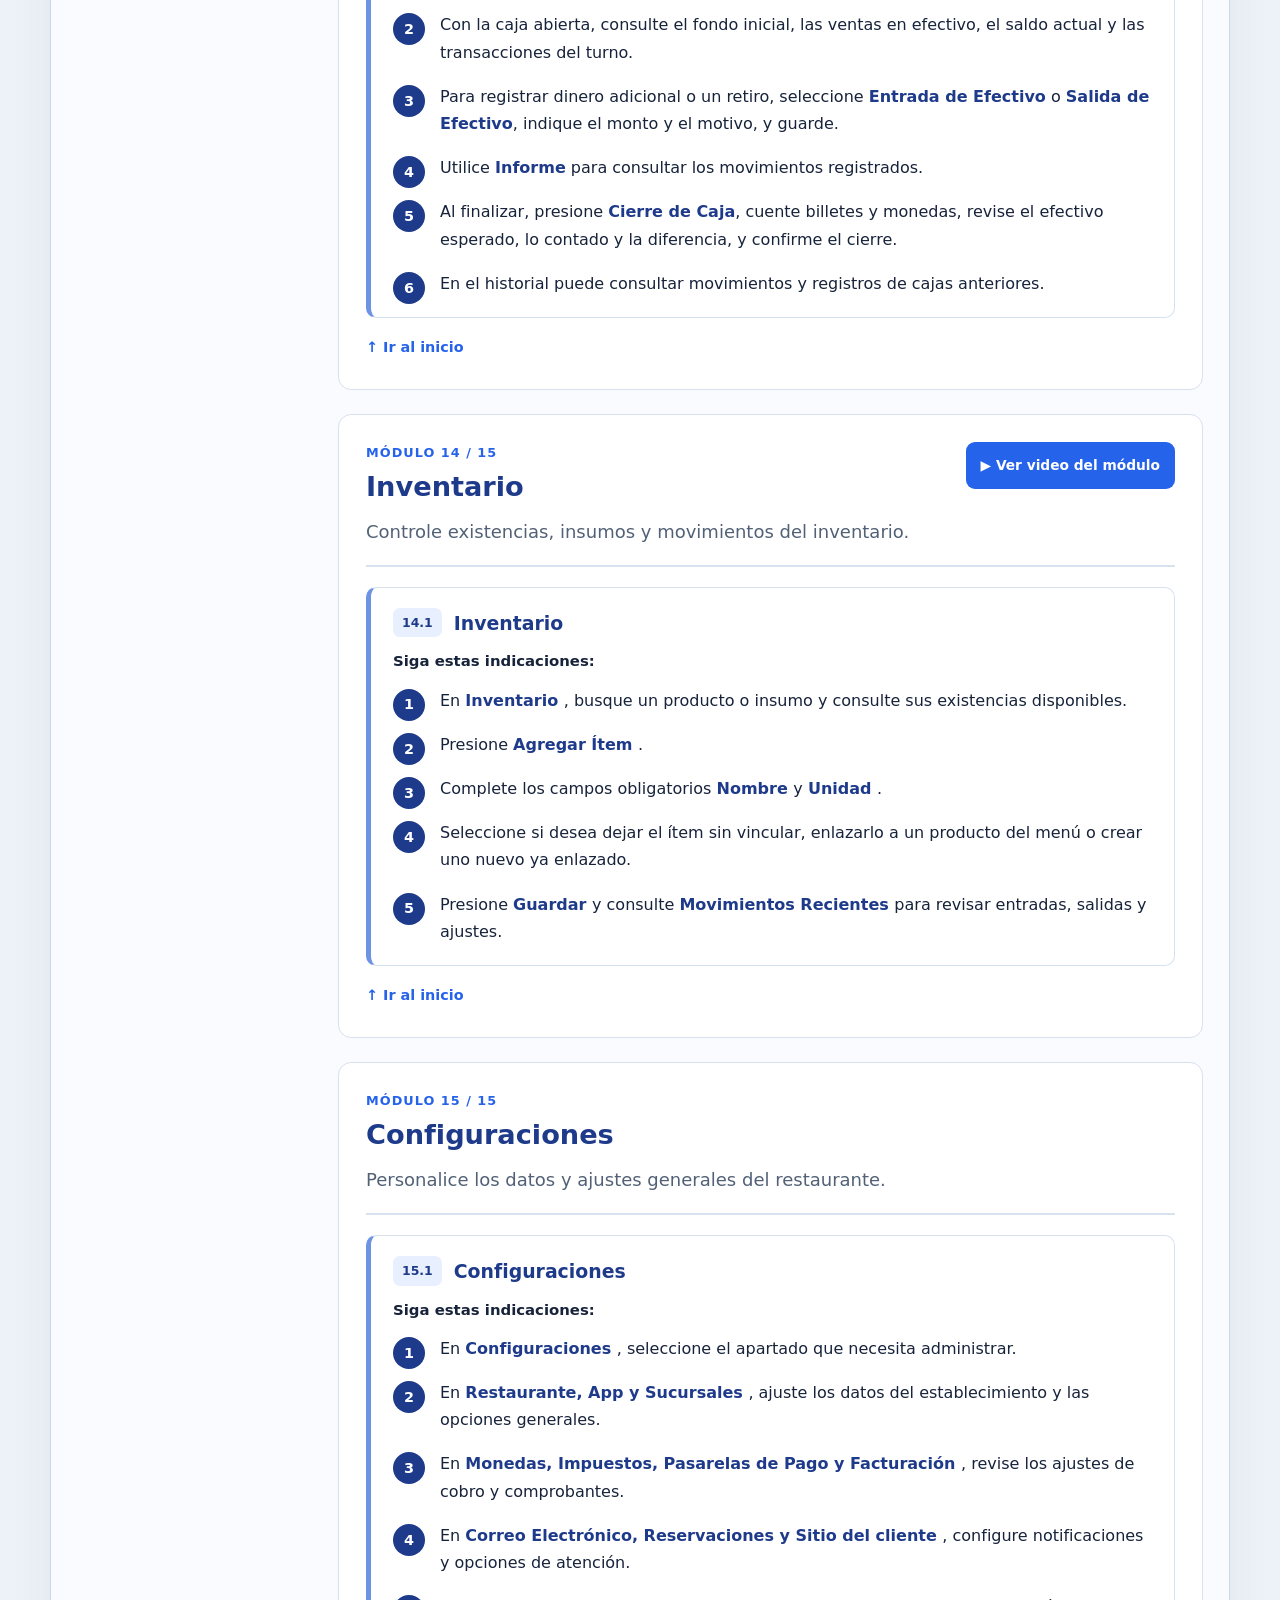
==== commit 5165adfb: "listo para revicion de QA" ====
--- a/guia-restaurante.html
+++ b/guia-restaurante.html
@@ -62,6 +62,14 @@
      </label>
 <input autocomplete="off" id="buscador" placeholder="Ej. menú, mesas, caja…" type="search"/>
 <nav id="module-nav">
+
+<a class="nav-link" href="#mod-acceso">
+<span class="nav-dot">
+</span>
+       Inicio
+      </a>
+
+
 <a class="nav-link" href="#mod-panel-de-control">
 <span class="nav-dot">
 </span>
@@ -136,7 +144,7 @@
 </nav>
 <div class="sidebar-links">
 <a href="#mod-seleccion-de-sucursal">Selección de sucursal</a><a href="#mod-componentes-de-la-barra-superior-de-navegacion">Barra superior</a><a href="#acceso">
-       Acceso al sistema
+       
       </a>
 <a href="#problemas">
        Solución de problemas
@@ -148,10 +156,11 @@
        Glosario
       </a>
 <a href="#mod-sitio-del-cliente">Sitio del cliente</a></div>
+
 </div>
 </aside>
 <main id="contenido-principal">
-<section class="welcome" id="acceso">
+<section class="welcome" id="mod-acceso">
 <span class="eyebrow">
       GUÍA PRÁCTICA
      </span>
@@ -283,7 +292,7 @@
 </article>
 </div>
 <a class="back-link" href="#contenido">
-      ↑ Ir al índice
+      ↑ Ir al inicio
      </a>
 </section><section class="welcome function-section" data-search="seleccion de sucursal este módulo permite seleccionar y administrar la sucursal que se desea utilizar. en la pestaña de selección se mostrarán las sucursales disponibles, como “principal y secundaria”, según la configuración de cada cliente. para registrar una nueva sucursal, seleccione la opción correspondiente y complete la información solicitada por el sistema. una vez registrada, la nueva sucursal estará disponible para su selección y administración." id="mod-seleccion-de-sucursal">
 <div class="module-header">
@@ -320,7 +329,7 @@
 </article>
 </div>
 <a class="back-link" href="#contenido">
-      ↑ Ir al índice
+      ↑ Ir al inicio
      </a>
 </section><div class="modules-heading">
 <div>
@@ -336,7 +345,7 @@
 <section class="module" data-search="panel de control el panel de control es la pantalla principal del sistema y está diseñado exclusivamente para ofrecer una vista panorámica, automatizada y en tiempo real del rendimiento operativo y financiero del restaurante. esta sección es únicamente informativa y recopila datos estadísticos de las transacciones sin permitir modificaciones directas sobre los valores mostrados. módulos y métricas que se muestran en pantalla 1. resumen de estadísticas diarias presenta tarjetas informativas con las métricas acumuladas del día en curso y su variación respecto a periodos anteriores: órdenes de hoy: indica el número total de pedidos procesados durante el día y el porcentaje de variación comparado con el día anterior. ganancias de hoy: muestra el total de ingresos generados en el día en moneda local (₡), junto con la variación comparativa respecto al día anterior. clientes de hoy: contabiliza la cantidad de clientes atendidos en la jornada diaria y su comparativa porcentual frente al día previo. ganancias diarias promedio: presenta el promedio de ingresos diarios calculados para el mes en curso y la comparación porcentual respecto al mes anterior. 2. gráfico de ventas mensuales muestra una gráfica con el monto acumulado en ventas del mes en curso (ventas de este mes) y el porcentaje de crecimiento o decrecimiento en comparación con el mes anterior. 3. órdenes de hoy panel lateral que lista en tiempo real los pedidos o comisiones que van ingresando durante la jornada diaria. en caso de no registrar ventas activas, la sección indicará “esperando el primer pedido del día”. 4. indicadores de preferencia y comportamiento (hoy) ubicados en la parte inferior del panel, estos bloques resumen el desempeño de la jornada: método de pago (hoy): muestra el desglose de los medios de pago más utilizados por los clientes (efectivo, tarjeta, transferencias). plato más vendido (hoy): identifica el ítem o producto del menú con mayor volumen de demanda en el día. mesas más vendidas (hoy): destaca las zonas o mesas de la sala que registraron mayor consumo o rotación diaria." id="mod-panel-de-control">
 <div class="module-header">
 <div>
-<div class="eyebrow">MÓDULO 01 / 15</div>
+<div class="eyebrow">MÓDULO 1 / 15</div>
 <h2>
         Panel de control
        </h2>
@@ -351,7 +360,7 @@
 <div class="task-grid">
 <article class="task" id="panel-de-control-t1">
 <div class="task-head">
-<span class="task-number">01.01</span>
+<span class="task-number">1.1</span>
 <h3>
          Panel de control
         </h3>
@@ -394,13 +403,13 @@
 </article>
 </div>
 <a class="back-link" href="#contenido">
-      ↑ Ir al índice
+      ↑ Ir al inicio
      </a>
 </section>
 <section class="module" data-search='modulo de menu el módulo menú permite estructurar la carta del restaurante organizando los platillos, bebidas y productos por listas de menú, categorías y modificaciones. componentes de la pantalla: buscador: campo "busca tu menú aquí" para filtrar por nombre. botón agregar menú: abre el panel para crear una nueva carta. lista de menús: muestra los menús registrados o el mensaje "¡no se agregó ningún menú!" si está vacía. crear un nuevo menú haga clic en agregar menú. en el panel agregar menú, ingrese el nombre del menú. presione guardar para registrarlo o cancelar para descartar. en este submódulo se crean y gestionan los platillos, bebidas y productos individuales que se ofrecen en el establecimiento. componentes de la pantalla buscador y filtros: permite buscar productos por nombre o aplicar filtros mediante el botón mostrar filtros. tabla de artículos: muestra el nombre, precio, categoría, menú asignado, disponibilidad y opciones de acción para cada producto. botón agregar artículo del menú: abre el formulario lateral para registrar un nuevo producto. crear un nuevo artículo haga clic en agregar artículo del menú. complete los datos principales del formulario: nombre y descripción: indique el nombre del producto y una breve reseña de sus ingredientes o características. menú y categoría: seleccione el menú al que pertenece (ej. desayunos) y su categoría correspondiente. estación: asigne el área de preparación (ej. cocina, barra). etiquetas y tiempo: seleccione el tipo de producto (veg, no veg, huevo, bebida, otro) e ingrese el tiempo estimado de preparación en minutos. configuración adicional: defina si está disponible, active si se debe descontar de inventario en cada venta, suba una imagen del artículo e indique si tiene variaciones. precio: ingrese el costo de venta en moneda local. finalmente presione “guardar” para finalizar el registro. en esta sección se agrupan los productos de la carta según su clasificación (ej. postres, entradas, bebidas) para facilitar su ubicación en la toma de pedidos. componentes de la pantalla: buscador: campo "busca la categoría de tu elemento aquí" para filtrar por nombre. tabla de categorías: muestra la relación de categorías creadas y los artículos vinculados a cada una. botón agregar categoría de artículo: abre la ventana emergente para registrar una nueva categoría. crear una nueva categoría haga clic en agregar categoría de artículo. en la ventana categoría de artículo, ingrese el nombre de la categoría de artículo (ej. postres). presione “guardar” para registrarla o “cancelar” para descartar. permite crear y gestionar agrupaciones de opciones o adicionales (ej. extras, término de la carne, salsas) para aplicarlos a los platillos del menú durante la toma de pedidos. componentes de la pantalla buscador: campo "busca la categoría de tu elemento aquí" para filtrar los grupos existentes. tabla de grupos: muestra el nombre del grupo, las opciones incluidas y las acciones disponibles. botón agregar grupo de modificadores: abre el panel lateral para registrar un nuevo grupo. crear un grupo de modificaciones haga clic en agregar grupo de modificadores. en el panel agregar grupo de modificadores, complete los siguientes datos: nombre y descripción: ingrese la denominación del grupo (ej. extras) y una breve explicación. opciones del modificador: ingrese el nombre de la opción (ej. queso extra), su precio adicional y marque si está disponible. para sumar más alternativas, use el botón agregar opción de modificador. ubicaciones: seleccione los platillos o artículos del menú a los que se asociará este grupo de modificaciones. presione guardar para registrar el grupo o cancelar para descartar. en esta sección se asignan las reglas de selección de los grupos de modificadores previamente creados a productos específicos del menú, definiendo si la elección de opciones es obligatoria o de selección múltiple. componentes de la pantalla: buscador: campo "busca la categoría de tu elemento aquí" para filtrar las asignaciones existentes. tabla de asignaciones: muestra el nombre del artículo, el grupo de modificadores asociado, si es obligatorio, si permite selección múltiple y las acciones de gestión. botón agregar modificador de ítem: abre el panel lateral para vincular un grupo de modificadores a un platillo. asignar un modificador a un artículo haga clic en agregar modificador de ítem. en el panel agregar modificador de ítem, complete las opciones: nombre del ítem del menú: seleccione el producto al que se le aplicarán las modificaciones. grupo de modificadores: elija el grupo de opciones correspondiente. permitir selección múltiple: marque esta casilla si el cliente o mesero puede elegir más de una opción del grupo. es obligatorio: marque esta casilla si es indispensable seleccionar al menos una opción para procesar el pedido. presione guardar para aplicar la asignación o cancelar para descartar. en esta sección se configuran los lugares físicos de preparación del restaurante (ej. cocina, bar, fogón) para que cada área filtre en comandas únicamente los platillos que le corresponden. componentes de la pantalla buscador: campo "busca una estación aquí" para filtrar áreas por nombre. tabla de estaciones: muestra el nombre de la estación, los artículos del menú vinculados y las acciones de gestión. botón agregar estación: abre la ventana emergente para registrar un nuevo área de preparación. crear una nueva estación haga clic en agregar estación. en la ventana estación, ingrese el nombre de la estación (ej. cocina, bar, fogón). presione “guardar” para registrarla o “cancelar” para descartar.' id="mod-modulo-de-menu">
 <div class="module-header">
 <div>
-<div class="eyebrow">MÓDULO 02 / 15</div>
+<div class="eyebrow">MÓDULO 2 / 15</div>
 <h2>Menú</h2>
 <p>
         Organice los menús, productos, categorías, modificaciones y estaciones.
@@ -413,7 +422,7 @@
 <div class="task-grid">
 <article class="task" id="modulo-de-menu-t2">
 <div class="task-head">
-<span class="task-number">02.02</span>
+<span class="task-number">2.1</span>
 <h3>
          Menús
         </h3>
@@ -426,7 +435,7 @@
 </article>
 <article class="task" id="modulo-de-menu-t3">
 <div class="task-head">
-<span class="task-number">02.03</span>
+<span class="task-number">2.2</span>
 <h3>
          Elementos de Menú
         </h3>
@@ -439,7 +448,7 @@
 </article>
 <article class="task" id="modulo-de-menu-t4">
 <div class="task-head">
-<span class="task-number">02.04</span>
+<span class="task-number">2.3</span>
 <h3>
          Categorías de Artículos
         </h3>
@@ -452,7 +461,7 @@
 </article>
 <article class="task" id="modulo-de-menu-t5">
 <div class="task-head">
-<span class="task-number">02.05</span>
+<span class="task-number">2.4</span>
 <h3>
          Grupos de Modificaciones
         </h3>
@@ -494,7 +503,7 @@
 </article>
 <article class="task" id="modulo-de-menu-t6">
 <div class="task-head">
-<span class="task-number">02.06</span>
+<span class="task-number">2.5</span>
 <h3>
          Modificadores de elementos
         </h3>
@@ -507,7 +516,7 @@
 </article>
 <article class="task" id="modulo-de-menu-t7">
 <div class="task-head">
-<span class="task-number">02.07</span>
+<span class="task-number">2.6</span>
 <h3>
          Estaciones
         </h3>
@@ -542,13 +551,13 @@
 </article>
 </div>
 <a class="back-link" href="#contenido">
-      ↑ Ir al índice
+      ↑ Ir al inicio
      </a>
 </section>
 <section class="module" data-search='modulo de mesas en esta sección se configuran las diferentes zonas físicas del restaurante (ej. salón, terraza, azotea) para organizar la distribución de las mesas. componentes de la pantalla tabla de áreas: muestra el nombre de cada área creada, la cantidad de mesas asignadas y las opciones para actualizar o eliminar. botón agregar área: abre el panel lateral para registrar una nueva zona. crear una nueva área haga clic en agregar área. en el panel agregar área, ingrese el nombre del área (ej. azotea, terraza, salón). presione “guardar” para registrarla o “cancelar” para descartar. en esta sección se visualiza y gestiona la distribución de las mesas en cada área del restaurante, permitiendo monitorear en tiempo real su estado de ocupación o reserva. componentes de la pantalla filtros y pestañas: incluye el menú desplegable "filtrar por disponibilidad" y pestañas para alternar entre "todas las áreas" o áreas específicas (ej. salón, terraza, azotea). tarjeta de mesa: muestra el código de la mesa, el número de asientos, los accesos para editar o ver orden y el estado identificado por colores (verde: disponible, azul: en uso, rojo: reservada). botón agregar mesa: abre el panel lateral para dar de alta una nueva mesa. crear una nueva mesa haga clic en agregar mesa. en el panel agregar mesa, complete los siguientes datos: elegir área: seleccione la zona física a la que pertenecerá la mesa. código de mesa: ingrese la identificación de la mesa (ej. t01). capacidad de asientos: indique la cantidad máxima de comensales (ej. 4). estado: marque la casilla correspondiente entre activo e inactivo. presione “guardar” para registrarla o “cancelar” para descartar. en esta sección se generan y descargan los códigos qr asignados a cada mesa o área, permitiendo a los clientes escanearlos para acceder al menú digital y realizar sus pedidos. componentes de la pantalla filtros de áreas: pestañas para filtrar la vista por "todas las áreas" o por zonas específicas (ej. salón, terraza, azotea). tarjeta de código qr: muestra la vista previa del código qr vinculado a una mesa específica, identificando el código de la mesa, la cantidad de asientos y su estado (disponible, en uso, reservada). botón descargar: icono con la flecha hacia abajo para guardar el archivo de la imagen del código qr e imprimirlo para la mesa. botón abrir enlace: icono de enlace externo para abrir directamente la url del menú asociada a esa mesa.' id="mod-modulo-de-mesas">
 <div class="module-header">
 <div>
-<div class="eyebrow">MÓDULO 03 / 15</div>
+<div class="eyebrow">MÓDULO 3 / 15</div>
 <h2>Mesas</h2>
 <p>
         Administre las áreas, las mesas y sus códigos QR.
@@ -561,7 +570,7 @@
 <div class="task-grid">
 <article class="task" id="modulo-de-mesas-t1">
 <div class="task-head">
-<span class="task-number">03.01</span>
+<span class="task-number">3.1</span>
 <h3>
          Áreas
         </h3>
@@ -596,7 +605,7 @@
 </article>
 <article class="task" id="modulo-de-mesas-t2">
 <div class="task-head">
-<span class="task-number">03.02</span>
+<span class="task-number">3.2</span>
 <h3>
          Mesas
         </h3>
@@ -609,7 +618,7 @@
 </article>
 <article class="task" id="modulo-de-mesas-t3">
 <div class="task-head">
-<span class="task-number">03.03</span>
+<span class="task-number">3.3</span>
 <h3>
          Códigos QR
         </h3>
@@ -648,13 +657,13 @@
 </article>
 </div>
 <a class="back-link" href="#contenido">
-      ↑ Ir al índice
+      ↑ Ir al inicio
      </a>
 </section>
 <section class="module" data-search='solicitudes de mesero en esta sección se reciben y gestionan en tiempo real los llamados de atención enviados por los clientes desde sus mesas mediante el menú digital. componentes de la pantalla notificación emergente: ventana flotante que aparece de forma inmediata al recibir un llamado, indicando el número de mesa (ej. mesa - m2) y ofreciendo las opciones "marcar como atendido" o "hacerlo más tarde". secciones por área: organiza las solicitudes según la ubicación del restaurante (ej. salón, terraza, azotea) e indica el número de mesas pendientes. tarjeta de solicitud: muestra el código de la mesa, el tiempo transcurrido desde la llamada y el nombre del cliente. gestionar una solicitud al recibir un llamado, responda directamente desde la notificación emergente presionando marcar como atendido o hacerlo más tarde. si pospone la alerta, gestione la petición desde la tarjeta de solicitud en el panel principal utilizando los siguientes botones: marcar como atendido: cierra la solicitud una vez que la mesa ha sido servida. mostrar orden: despliega los detalles del pedido asociado a esa mesa.' id="mod-solicitudes-de-mesero">
 <div class="module-header">
 <div>
-<div class="eyebrow">MÓDULO 04 / 15</div>
+<div class="eyebrow">MÓDULO 4 / 15</div>
 <h2>
         Solicitudes de Mesero
        </h2>
@@ -669,7 +678,7 @@
 <div class="task-grid">
 <article class="task" id="solicitudes-de-mesero-t1">
 <div class="task-head">
-<span class="task-number">04.01</span>
+<span class="task-number">4.1</span>
 <h3>
          Solicitudes de Mesero
         </h3>
@@ -710,13 +719,13 @@
 </article>
 </div>
 <a class="back-link" href="#contenido">
-      ↑ Ir al índice
+      ↑ Ir al inicio
      </a>
 </section>
 <section class="module" data-search="reservaciones en esta sección se administran las reservas de mesas realizadas por los clientes, permitiendo programar fechas, controlar la asistencia y registrar nuevos apartados manualmente. componentes de la pantalla filtro de fecha: permite filtrar las reservaciones por rangos de tiempo (ej. semana actual) o seleccionar fechas específicas mediante los campos de calendario. tarjeta de reservación: muestra el código de la mesa asignada (ej. mt1), el número de invitados, la fecha/hora programada, los datos de contacto del cliente (nombre, correo, teléfono), notas sobre solicitudes especiales y un selector para actualizar el estado de la reserva (ej. no asistió). botón nueva reserva: abre el panel lateral para registrar una reservación de forma manual. crear una nueva reserva haga clic en nueva reserva. en el panel nueva reserva, complete los siguientes campos: fecha y horario: seleccione la fecha, la cantidad de invitados y el tipo de servicio (ej. almuerzo), luego elija la hora disponible deseada. ¿alguna solicitud especial?: ingrese observaciones adicionales o requerimientos particulares del cliente. información de contacto: ingrese el nombre del cliente, teléfono y correo electrónico. presione reservar ahora para guardar la reservación." id="mod-reservaciones">
 <div class="module-header">
 <div>
-<div class="eyebrow">MÓDULO 05 / 15</div>
+<div class="eyebrow">MÓDULO 5 / 15</div>
 <h2>
         Reservaciones
        </h2>
@@ -731,7 +740,7 @@
 <div class="task-grid">
 <article class="task" id="reservaciones-t1">
 <div class="task-head">
-<span class="task-number">05.01</span>
+<span class="task-number">5.1</span>
 <h3>
          Reservaciones
         </h3>
@@ -743,13 +752,13 @@
 </article>
 </div>
 <a class="back-link" href="#contenido">
-      ↑ Ir al índice
+      ↑ Ir al inicio
      </a>
 </section>
 <section class="module" data-search='punto de venta pos en esta sección se gestiona la toma de pedidos presenciales, la asignación de mesas, el envío de órdenes a cocina y el cobro final de las consumiciones. componentes de la pantalla catálogo de productos (panel izquierdo): incluye el buscador de productos, el selector de categorías (ej. bebidas, comida, aperitivo, postres) y las tarjetas de platillos con sus precios o variaciones. accesos directos de cocina: botones "display cocina" y "display ordenes" para acceder al estado de preparación de los pedidos en tiempo real. detalle de la orden (panel derecho): tipo de servicio: permite elegir entre "comer en el local", "entrega" o "recoger". asignación y datos: opciones para "asignar mesa", seleccionar el número de personas (pax), el cocinero asignado y el nombre del cliente. desglose del pedido: lista detallada de los artículos agregados, cantidad, precio, subtotal, impuestos aplicables y total final. registrar y procesar un pedido seleccione el tipo de servicio (ej. comer en el local) y presione asignar mesa si corresponde. agregue los productos al pedido haciendo clic sobre las tarjetas del catálogo del panel izquierdo. utilice los botones de acción ubicados al final de la pantalla según la gestión requerida: ordenar / ordenar e imprimir: envía la comanda a la cocina para su preparación y opcionalmente imprime el ticket. cuenta: genera un precierre o estado de la cuenta para entregar al cliente antes del pago. factura y pago / facturar e imprimir recibo: procesa el pago final del pedido, emite el comprobante y cierra la transacción.' id="mod-punto-de-venta-pos">
 <div class="module-header">
 <div>
-<div class="eyebrow">MÓDULO 06 / 15</div>
+<div class="eyebrow">MÓDULO 6 / 15</div>
 <h2>
         Punto de Venta (POS)
        </h2>
@@ -764,7 +773,7 @@
 <div class="task-grid">
 <article class="task" id="punto-de-venta-pos-t1">
 <div class="task-head">
-<span class="task-number">06.01</span>
+<span class="task-number">6.1</span>
 <h3>
          Punto de Venta (POS)
         </h3>
@@ -776,13 +785,13 @@
 </article>
 </div>
 <a class="back-link" href="#contenido">
-      ↑ Ir al índice
+      ↑ Ir al inicio
      </a>
 </section>
 <section class="module" data-search='ordenes en esta sección se visualizan y gestionan en tiempo real las comandas enviadas a las distintas áreas de preparación (cocina, barra, bar), permitiendo monitorear el progreso de elaboración de los platillos y bebidas. componentes de la pantalla filtros y estado: filtrar por estación: permite clasificar la vista según la zona de preparación asignada (barra, cocina, bar). filtros de período y fecha: opciones para seleccionar un rango de tiempo (ej. hoy) o seleccionar fechas específicas mediante el calendario. pestañas de estado: clasifican las comandas según la etapa en la que se encuentran ("en cocina", "la comida está lista", "la comida está servida"). tarjeta de comanda: muestra el número de comanda (ej. comanda #68), el código del pedido y mesa asignada (ej. orden #32 mt1), la cantidad de artículos, la fecha/hora de creación, el cocinero a cargo y la etiqueta del estado actual (ej. en cocina). gestionar una comanda consulte la lista de platillos y bebidas detallados dentro de la tarjeta de comanda. a medida que avance la preparación, presione el botón correspondiente para actualizar el estado del pedido: marcar cocina lista / marcar barra lista: notifica que la preparación en esa área ha finalizado. utilice los botones inferiores para acciones adicionales: icono de impresora: vuelve a imprimir el ticket de la comanda. cancelar: anula la comanda en caso de cambios o cancelaciones del cliente. en esta sección se listan y monitorean globalmente todos los pedidos generados en el sistema, permitiendo consultar el monto total, el estado actual de cada transacción y realizar modificaciones o agregar productos adicionales a una orden en curso. componentes de la pantalla filtros de búsqueda y fecha: selector de rango y calendario: filtra los pedidos por fechas (ej. hoy) o mediante el selector de calendario personalizado. desplegable de estado: permite clasificar la vista por tipos de orden (ej. mostrar todos órdenes). botón actualizar: refresca la lista de órdenes en pantalla. tarjeta de orden: muestra el código de la mesa (ej. mt1), el número de pedido (ej. orden #32), la fecha/hora de creación, el estado de la comanda (ej. ordenar / cocinando ahora), el monto total acumulado y el cocinero asignado. botón nueva orden: botón principal de color azul que redirige al punto de venta (pos) para crear un nuevo pedido. gestionar una orden existente para consultar los pedidos del día o de una fecha en específico, aplique los filtros superiores y presione actualizar si es necesario. dentro de la tarjeta de una orden activa, utilice las opciones disponibles: agregar a orden: permite sumar nuevos artículos o consumiciones a un pedido que aún no ha sido cerrado. nueva orden: presione este botón para acceder de inmediato al módulo de punto de venta (pos) y registrar un nuevo pedido.' id="mod-ordenes">
 <div class="module-header">
 <div>
-<div class="eyebrow">MÓDULO 07 / 15</div>
+<div class="eyebrow">MÓDULO 7 / 15</div>
 <h2>
         Órdenes
        </h2>
@@ -790,15 +799,12 @@
         Consulte y gestione las órdenes y comandas de preparación.
        </p>
 </div>
-<!-- <button class="video-btn" data-title="Órdenes" data-video="assets/videos-restaurante/ordenes.mp4" style="margin-left: auto; align-self: flex-start;" type="button">
-       ▶
-                        Ver video del módulo
-      </button> -->
+
 </div>
 <div class="task-grid">
 <article class="task" id="ordenes-t1">
 <div class="task-head">
-<span class="task-number">07.01</span>
+<span class="task-number">7.1</span>
 <h3>
          Comanda
         </h3>
@@ -811,7 +817,7 @@
 </article>
 <article class="task" id="ordenes-t2">
 <div class="task-head">
-<span class="task-number">07.02</span>
+<span class="task-number">7.2</span>
 <h3>
          Órdenes
         </h3>
@@ -824,13 +830,13 @@
 </article>
 </div>
 <a class="back-link" href="#contenido">
-      ↑ Ir al índice
+      ↑ Ir al inicio
      </a>
 </section>
 <section class="module" data-search="clientes en esta sección se administra el registro de los clientes del restaurante, permitiendo consultar su historial de pedidos, actualizar sus datos de contacto y exportar la lista de registros. componentes de la pantalla buscador de clientes: campo de texto para filtrar clientes por nombre, correo electrónico o número de teléfono. botón exportar: permite descargar la lista de clientes registrados en un archivo para su análisis o gestión externa. tabla de clientes: muestra el listado de usuarios con las siguientes columnas: nombre del cliente: nombre del cliente registrado. correo electrónico: dirección de correo asociada al cliente. teléfono: número telefónico de contacto. total de ordenes: muestra la cantidad acumulada de pedidos realizados por el cliente. acción: actualizar: modifica la información del cliente. icono de papelera (eliminar): remueve el registro del cliente del sistema. paginación: controles en la parte inferior para navegar entre las distintas páginas de resultados (ej. mostrando 1 a 10 de 15 resultados)." id="mod-clientes">
 <div class="module-header">
 <div>
-<div class="eyebrow">MÓDULO 08 / 15</div>
+<div class="eyebrow">MÓDULO 8 / 15</div>
 <h2>
         Clientes
        </h2>
@@ -845,7 +851,7 @@
 <div class="task-grid">
 <article class="task" id="clientes-t1">
 <div class="task-head">
-<span class="task-number">08.01</span>
+<span class="task-number">8.1</span>
 <h3>
          Clientes
         </h3>
@@ -882,13 +888,13 @@
 </article>
 </div>
 <a class="back-link" href="#contenido">
-      ↑ Ir al índice
+      ↑ Ir al inicio
      </a>
 </section>
 <section class="module" data-search='personal en esta sección se gestiona el equipo de trabajo del restaurante, permitiendo registrar nuevos empleados, definir sus roles de acceso y actualizar o eliminar sus cuentas dentro del sistema. componentes de la pantalla buscador: campo de texto para filtrar colaboradores por su nombre o correo electrónico. botón exportar: permite descargar el listado de empleados registrados. botón agregar miembro: abre el panel lateral para registrar un nuevo colaborador. tabla de personal: nombre del miembro: nombre del empleado registrado. correo electrónico: dirección de correo asociada a la cuenta. rol: desplegable para ajustar el perfil de acceso (ej. administrador, chef, jefe de sucursal, mesero). acción: botones para actualizar los cambios guardados o la papelera para eliminar el acceso. formulario "agregar miembro" al hacer clic en agregar miembro, se despliega el panel lateral para ingresar la información del nuevo usuario: nombre del miembro: ingrese el nombre completo del colaborador. dirección de correo electrónico: registre el correo con el que iniciará sesión. contraseña: defina la clave de acceso para el usuario. rol: seleccione los permisos correspondientes mediante el menú desplegable. presione guardar para finalizar el registro o cancelar para salir sin guardar.' id="mod-personal">
 <div class="module-header">
 <div>
-<div class="eyebrow">MÓDULO 09 / 15</div>
+<div class="eyebrow">MÓDULO 9 / 15</div>
 <h2>
         Personal
        </h2>
@@ -903,7 +909,7 @@
 <div class="task-grid">
 <article class="task" id="personal-t1">
 <div class="task-head">
-<span class="task-number">09.01</span>
+<span class="task-number">9.1</span>
 <h3>
          Personal
         </h3>
@@ -955,7 +961,7 @@
 </article>
 </div>
 <a class="back-link" href="#contenido">
-      ↑ Ir al índice
+      ↑ Ir al inicio
      </a>
 </section>
 <section class="module" data-search='ejecutivo de entregas en esta sección se gestiona el personal encargado de los envíos a domicilio (repartidores), permitiendo monitorear su disponibilidad, asignar entregas y consultar el historial de servicios realizados. componentes de la pantalla buscador: campo para filtrar repartidores por nombre, correo electrónico o teléfono. botón exportar: permite descargar la lista de repartidores registrados. botón agregar ejecutivo: abre el panel lateral para registrar un nuevo repartidor. tabla de ejecutivo de entregas: nombre del miembro: nombre completo del repartidor. teléfono: número de contacto telefónico. total de ordenes: cantidad de pedidos asignados o completados. estado: indica la disponibilidad del repartidor (ej. disponible). acción: opciones para actualizar la información o la papelera para eliminar el registro. reporte de repartidores: sección inferior para auditar el rendimiento mediante filtros temporales (hoy, esta semana, este mes, este año) o rangos de fechas específicos, mostrando el repartidor, número de entregas y el total acumulado de servicio exprés. formulario "agregar ejecutivo" al hacer clic en agregar ejecutivo, se abre el formulario lateral para dar de alta un nuevo repartidor: nombre del miembro: ingrese el nombre completo del ejecutivo de entregas. teléfono: registre el número telefónico de contacto. estado: defina la disponibilidad inicial mediante el menú desplegable (ej. disponible). presione guardar para registrar la información o cancelar para salir sin guardar.' id="mod-ejecutivo-de-entregas">
@@ -976,7 +982,7 @@
 <div class="task-grid">
 <article class="task" id="ejecutivo-de-entregas-t1">
 <div class="task-head">
-<span class="task-number">10.01</span>
+<span class="task-number">10.1</span>
 <h3>
          Ejecutivo de Entregas
         </h3>
@@ -1032,7 +1038,7 @@
 </article>
 </div>
 <a class="back-link" href="#contenido">
-      ↑ Ir al índice
+      ↑ Ir al inicio
      </a>
 </section>
 <section class="module" data-search='pagos en esta sección se listan y auditan las transacciones económicas completadas en el restaurante, permitiendo consultar los detalles del cobro, los métodos de pago utilizados y exportar el historial financiero. componentes de la pantalla filtros de búsqueda y fecha: buscador: campo para buscar cobros por monto o método de pago. desplegable de filtro: permite filtrar por tipo de pago o estado (ej. todos). campos de fecha: selector de "fecha de inicio" y "fecha de fin" para establecer un rango de tiempo específico. botón exportar: descarga la lista de pagos procesados en un archivo para el control contable. tabla de pagos: id: identificador único del registro de pago. monto: valor total cobrado en la transacción (ej. ₡11,500.00). método de pago: forma de pago empleada por el cliente (ej. efectivo). id de transacción: código o referencia de la transacción bancaria o electrónica. orden: enlace directo al pedido asociado al cobro (ej. orden #29). fecha y hora: marcador de tiempo exacto en el que se registró el pago. paginación: permite navegar entre las páginas de registros financieros (ej. mostrando 1 a 10 de 25 resultados). en esta sección se agrupan las cuentas y cobros pendientes de saldar, permitiendo monitorear los pedidos abiertos y gestionar la liquidación de cuentas antes del cierre. componentes de la pantalla indicador de acumulado: muestra el monto total acumulado de las cuentas pendientes por cobrar (ej. ₡0.00). buscador: campo de texto para filtrar cobros pendientes ingresando el monto o el número de pedido. tabla de pagos pendientes: muestra las siguientes columnas de información: monto: importe total pendiente de cobro. método de pago: forma de pago seleccionada o asignada. orden: código del pedido asociado a la deuda. fecha y hora: marcador de tiempo en el que se generó la orden. acción: botones para procesar o completar la transacción directamente.' id="mod-pagos">
@@ -1045,16 +1051,13 @@
 <p>
         Consulte los cobros realizados y los pagos pendientes.
        </p>
-</div>
-<button class="video-btn" data-title="Pagos" data-video="assets/videos-restaurante/pagos.mp4" style="margin-left: auto; align-self: flex-start;" type="button">
-       ▶ Ver
-                        video del módulo
-      </button>
+</div> 
+
 </div>
 <div class="task-grid">
 <article class="task" id="pagos-t1">
 <div class="task-head">
-<span class="task-number">11.01</span>
+<span class="task-number">11.1</span>
 <h3>
          Pagos
         </h3>
@@ -1085,11 +1088,11 @@
 </article>
 <article class="task" id="pagos-t2">
 <div class="task-head">
-<span class="task-number">11.02</span>
+<span class="task-number">11.2</span>
 <h3>
          Pagos Pendientes
         </h3>
-<button class="video-btn video-btn-task" data-title="Pagos Pendientes" data-video="assets/videos-restaurante/pagos-t2.mp4" type="button">▶ Ver video</button>
+<button class="video-btn video-btn-task" data-title="Pagos Pendientes" data-video="assets/videos-restaurante/pagospendientes restau.mp4" type="button">▶ Ver video</button>
 </div>
 <p class="instruccion">
         Siga estas indicaciones:
@@ -1112,7 +1115,7 @@
 </article>
 </div>
 <a class="back-link" href="#contenido">
-      ↑ Ir al índice
+      ↑ Ir al inicio
      </a>
 </section>
 <section class="module" data-search="informes en esta sección se consolidan los datos estadísticos y financieros de los ingresos del restaurante, permitiendo analizar los montos cobrados, los canales de pago y los descuentos aplicados dentro de un período seleccionado. componentes de la pantalla filtros de período y fecha: selector de rango predefinido (ej. hoy) y campos de calendario para fijar el rango de fechas de análisis. botón exportar: permite descargar el reporte financiero completo para su análisis externo. tarjetas de resumen general: cuenta total: importe total acumulado bruto de las transacciones. total de ordenes: cantidad de pedidos procesados en el período. artículo(s): total de unidades o productos vendidos. subtotal: monto de ventas previo a la aplicación de impuestos o descuentos. descuento: suma total de los rebajos aplicados a las órdenes. tarjetas de métodos de pago: efectivo: total recolectado en efectivo. tarjeta: total cobrado mediante datáfono o tarjetas de crédito/débito. sinpe: total recaudado mediante transferencias electrónicas sinpe. pendiente: monto correspondiente a cuentas abiertas o saldos pendientes de pago. tabla de detalle por fecha: muestra el desglose diario de las transacciones con las columnas fecha, total de ordenes, artículo(s), subtotal, descuento y total. en esta sección se analiza el rendimiento comercial individual de cada producto del menú, permitiendo identificar los platillos y bebidas de mayor rotación así como el volumen de ingresos generado por cada uno dentro de un período específico. componentes de la pantalla filtros de período y fecha: selector de rango predefinido (ej. hoy) y campos de calendario para seleccionar el rango de fechas de consulta. botón exportar: permite descargar la lista detallada de artículos vendidos en un archivo para su revisión o reporte de inventario. tabla de informe de artículos: desglosa el desempeño individual de los productos registrados en el menú mediante las siguientes columnas: nombre del artículo: nombre del producto o platillo ofertado en el restaurante (ej. café, gallo pinto, chifrijo). cant.: número total de unidades vendidas de ese producto dentro del período seleccionado. monto: suma total recaudada por las ventas correspondientes a dicho artículo (ej. ₡0.00). en esta sección se analiza el rendimiento de ventas agrupado por las diferentes categorías del menú, permitiendo evaluar qué familias de productos (ej. bebidas, comida, postres) representan el mayor volumen de ventas e ingresos en un período seleccionado. componentes de la pantalla filtros de período y fecha: selector de rango predefinido (ej. hoy) y campos de calendario para definir el rango de fechas a consultar. botón exportar: permite descargar el informe de ventas por categorías en un archivo descargable. tabla de informe de categorías: desglosa el volumen de ventas e ingresos por cada grupo del menú mediante las siguientes columnas: categoría de artículo: nombre de la categoría o clasificación del menú (ej. bebidas, comida, aperitivo, postres). cant.: cantidad total de productos vendidos pertenecientes a dicha categoría. monto: suma total recaudada por las ventas de los productos de esa categoría (ej. ₡0.00)." id="mod-informes">
@@ -1133,7 +1136,7 @@
 <div class="task-grid">
 <article class="task" id="informes-t1">
 <div class="task-head">
-<span class="task-number">12.01</span>
+<span class="task-number">12.1</span>
 <h3>
          Informe de Ventas
         </h3>
@@ -1167,7 +1170,7 @@
 </article>
 <article class="task" id="informes-t2">
 <div class="task-head">
-<span class="task-number">12.02</span>
+<span class="task-number">12.2</span>
 <h3>
          Informe de Artículos
         </h3>
@@ -1198,7 +1201,7 @@
 </article>
 <article class="task" id="informes-t3">
 <div class="task-head">
-<span class="task-number">12.03</span>
+<span class="task-number">12.3</span>
 <h3>
          Informe de Categorías
         </h3>
@@ -1229,7 +1232,7 @@
 </article>
 </div>
 <a class="back-link" href="#contenido">
-      ↑ Ir al índice
+      ↑ Ir al inicio
      </a>
 </section>
 <section class="module" data-search="caja en esta sección se gestiona el flujo de dinero en efectivo del establecimiento, permitiendo controlar la apertura y cierre de caja, registrar entradas o salidas de dinero, imprimir reportes de corte parcial (informe x) y consultar el historial de turnos pasados con sus correspondientes reportes de cierre (informe z). componentes de la pantalla encabezado de estado: indica si la caja se encuentra caja abierta, quién realizó la apertura, la fecha, hora y el número identificador del turno. tarjetas de resumen del turno: monto de apertura: fondo base inicial con el que abre la caja. ventas en efectivo: total de ingresos cobrados en efectivo durante el turno actual. saldo actual: suma del monto de apertura más los ingresos en efectivo. transacciones: número total de operaciones registradas en el turno. tabla ventas totales: desglosa el resumen de cobros clasificándolos por método, cantidad y el total recaudado. botones de acción: entrada de efectivo: registra ingresos extraordinarios de dinero a la caja. salida de efectivo: registra retiros de dinero o egresos por gastos menores. informe x: genera e imprime un reporte parcial del arqueo de caja del turno activo. cierre de caja: inicia el proceso para finalizar el turno y realizar el arqueo definitivo. movimientos: historial en tiempo real de los montos ingresados o retirados de forma manual durante el turno. historial de caja: tabla auditables que registra los turnos anteriores mediante las siguientes columnas: #: número de consecutivo del turno. aperturado por: nombre del colaborador que abrió el turno. apertura a las / cierre a las: fecha y hora exacta de inicio y fin. horas de turno: duración total del turno activo o cerrado. monto de apertura / monto de cierre: fondos iniciales y finales reportados. dólares en caja: recaudo registrado en divisa extranjera. estado: estado actual del turno (ej. closed). informe z: enlace para consultar e imprimir el reporte de cierre acumulado del turno." id="mod-caja">
@@ -1251,7 +1254,7 @@
 <div class="task-grid">
 <article class="task" id="caja-t1">
 <div class="task-head">
-<span class="task-number">13.01</span>
+<span class="task-number">13.1</span>
 <h3>
          Caja
         </h3>
@@ -1263,7 +1266,7 @@
 </article>
 </div>
 <a class="back-link" href="#contenido">
-      ↑ Ir al índice
+      ↑ Ir al inicio
      </a>
 </section>
 <section class="module" data-search='inventario en esta sección se gestiona el control de existencias e insumos del restaurante, permitiendo registrar nuevos ítems, vincular los productos del menú con sus ingredientes y auditar los movimientos de stock en tiempo real. componentes de la pantalla buscador: campo de texto para filtrar los ítems o insumos registrados en el inventario. botón agregar ítem: despliega una ventana emergente para registrar un nuevo producto o ingrediente. tabla de inventario: listado principal donde se visualizan los ítems registrados con sus existencias disponibles. movimientos recientes: sección inferior que registra el historial de entradas, salidas o ajustes de stock realizados en la plataforma. formulario "agregar ítem" al hacer clic en agregar ítem, se despliega una ventana emergente con los siguientes campos: nombre (*): campo de texto obligatorio para ingresar la descripción o nombre del producto/insumo. unidad (*): menú desplegable obligatorio para seleccionar la unidad de medida (ej. unidad). producto del menú: opciones de vinculación mediante botones de selección: no enlazar a ningún producto del menú: mantiene el ítem únicamente como un insumo de inventario. enlazar a un producto ya existente: asocia el ítem a un platillo o bebida previamente creado. crear también un producto de menú, ya enlazado: registra de manera simultánea el ítem en el inventario y en la carta del restaurante. presione guardar para registrar el nuevo ítem o cancelar para descartar los cambios.' id="mod-inventario">
@@ -1284,7 +1287,7 @@
 <div class="task-grid">
 <article class="task" id="inventario-t1">
 <div class="task-head">
-<span class="task-number">14.01</span>
+<span class="task-number">14.1</span>
 <h3>
          Inventario
         </h3>
@@ -1336,7 +1339,7 @@
 </article>
 </div>
 <a class="back-link" href="#contenido">
-      ↑ Ir al índice
+      ↑ Ir al inicio
      </a>
 </section>
 <section class="module" data-search="configuraciones en este módulo global se administran los parámetros generales, operativos y técnicos del sistema, permitiendo personalizar el comportamiento de la plataforma, gestionar la identidad del negocio y ajustar las integraciones. descripción general de los módulos de configuración: configuración del restaurante: permite establecer y modificar los datos generales del establecimiento, tales como nombre, teléfono, correo electrónico y dirección física. configuración de la app: define las opciones operativas y de funcionamiento para la aplicación móvil o interfaz del sistema. configuración de sucursales: administra las distintas sedes o ubicaciones del restaurante registradas en la plataforma. monedas: ajusta el tipo de divisa oficial y los formatos de moneda utilizados para el cobro y reporte de ventas. configuración de correo electrónico: gestiona los parámetros de servidor e plantillas para el envío de notificaciones automáticas por correo. impuestos: configura las cargas impositivas o tasas de impuestos aplicables a los productos e indica si se muestran en las órdenes. pasarelas de pago: integra y administra los métodos de pago digitales y proveedores de procesamiento de tarjetas. configuración del tema: personaliza los colores, logotipos y la apariencia visual de la plataforma y del sitio del cliente. roles del personal: define los perfiles de acceso, permisos y niveles de seguridad asignados a cada empleado. facturación: gestiona los datos fiscales y la configuración para la emisión de comprobantes y facturas electrónicas. quickbooks: configura la integración con el software contable quickbooks para la sincronización automática de datos financieros. configuración de reservaciones: establece las reglas, horarios y capacidad disponible para la gestión de reservas de mesas. acerca de nosotros: muestra la información institucional, versión del sistema y detalles del proveedor de la plataforma. sitio del cliente: ajusta los parámetros de la página pública desde donde los clientes realizan pedidos o consultan el menú. configuración de recibos: personaliza el diseño, encabezado, pie de página y datos visuales impresos en las tirillas de pago." id="mod-configuraciones">
@@ -1355,7 +1358,7 @@
 <div class="task-grid">
 <article class="task" id="configuraciones-t1">
 <div class="task-head">
-<span class="task-number">15.01</span>
+<span class="task-number">15.1</span>
 <h3>
          Configuraciones
         </h3>
@@ -1414,7 +1417,7 @@
 </article>
 </div>
 <a class="back-link" href="#contenido">
-      ↑ Ir al índice
+      ↑ Ir al inicio
      </a>
 </section>
 <section class="welcome function-section" data-search="sitio del cliente esta opción redirecciona al portal público del restaurante orientada al consumidor final, permitiendo a los comensales explorar el menú interactivo, realizar pedidos en línea, reservar mesas y solicitar atención de un mesero. componentes del portal del cliente navegación superior: selección de sucursal: permite elegir la sede del restaurante (ej. principal). menú de enlaces: accesos directos a secciones clave como inicio, reservar una mesa, acerca de y contacto. botón llamar mesero: enlace directo para enviar una solicitud de asistencia en mesa en tiempo real. iconos de funcionalidad: selector de tema (modo oscuro/claro) y el carrito de compras." id="mod-sitio-del-cliente">
@@ -1433,7 +1436,7 @@
 <div class="task-grid">
 <article class="task" id="sitio-del-cliente-t1">
 <div class="task-head">
-<span class="task-number">F.03</span>
+<span class="task-number">15.2</span>
 <h3>
          Sitio del Cliente
         </h3>
@@ -1470,7 +1473,7 @@
 </article>
 </div>
 <a class="back-link" href="#contenido">
-      ↑ Ir al índice
+      ↑ Ir al inicio
      </a>
 </section>
 <section class="module appendix" id="problemas">
@@ -1586,7 +1589,7 @@
 </details>
 </div>
 <a class="back-link" href="#contenido">
-      ↑ Ir al índice
+      ↑ Ir al inicio
      </a>
 </section>
 <section class="module appendix" id="faq">
@@ -1716,7 +1719,7 @@
 </details>
 </div>
 <a class="back-link" href="#contenido">
-      ↑ Ir al índice
+      ↑ Ir al inicio
      </a>
 </section>
 <section class="module appendix" id="glosario">
